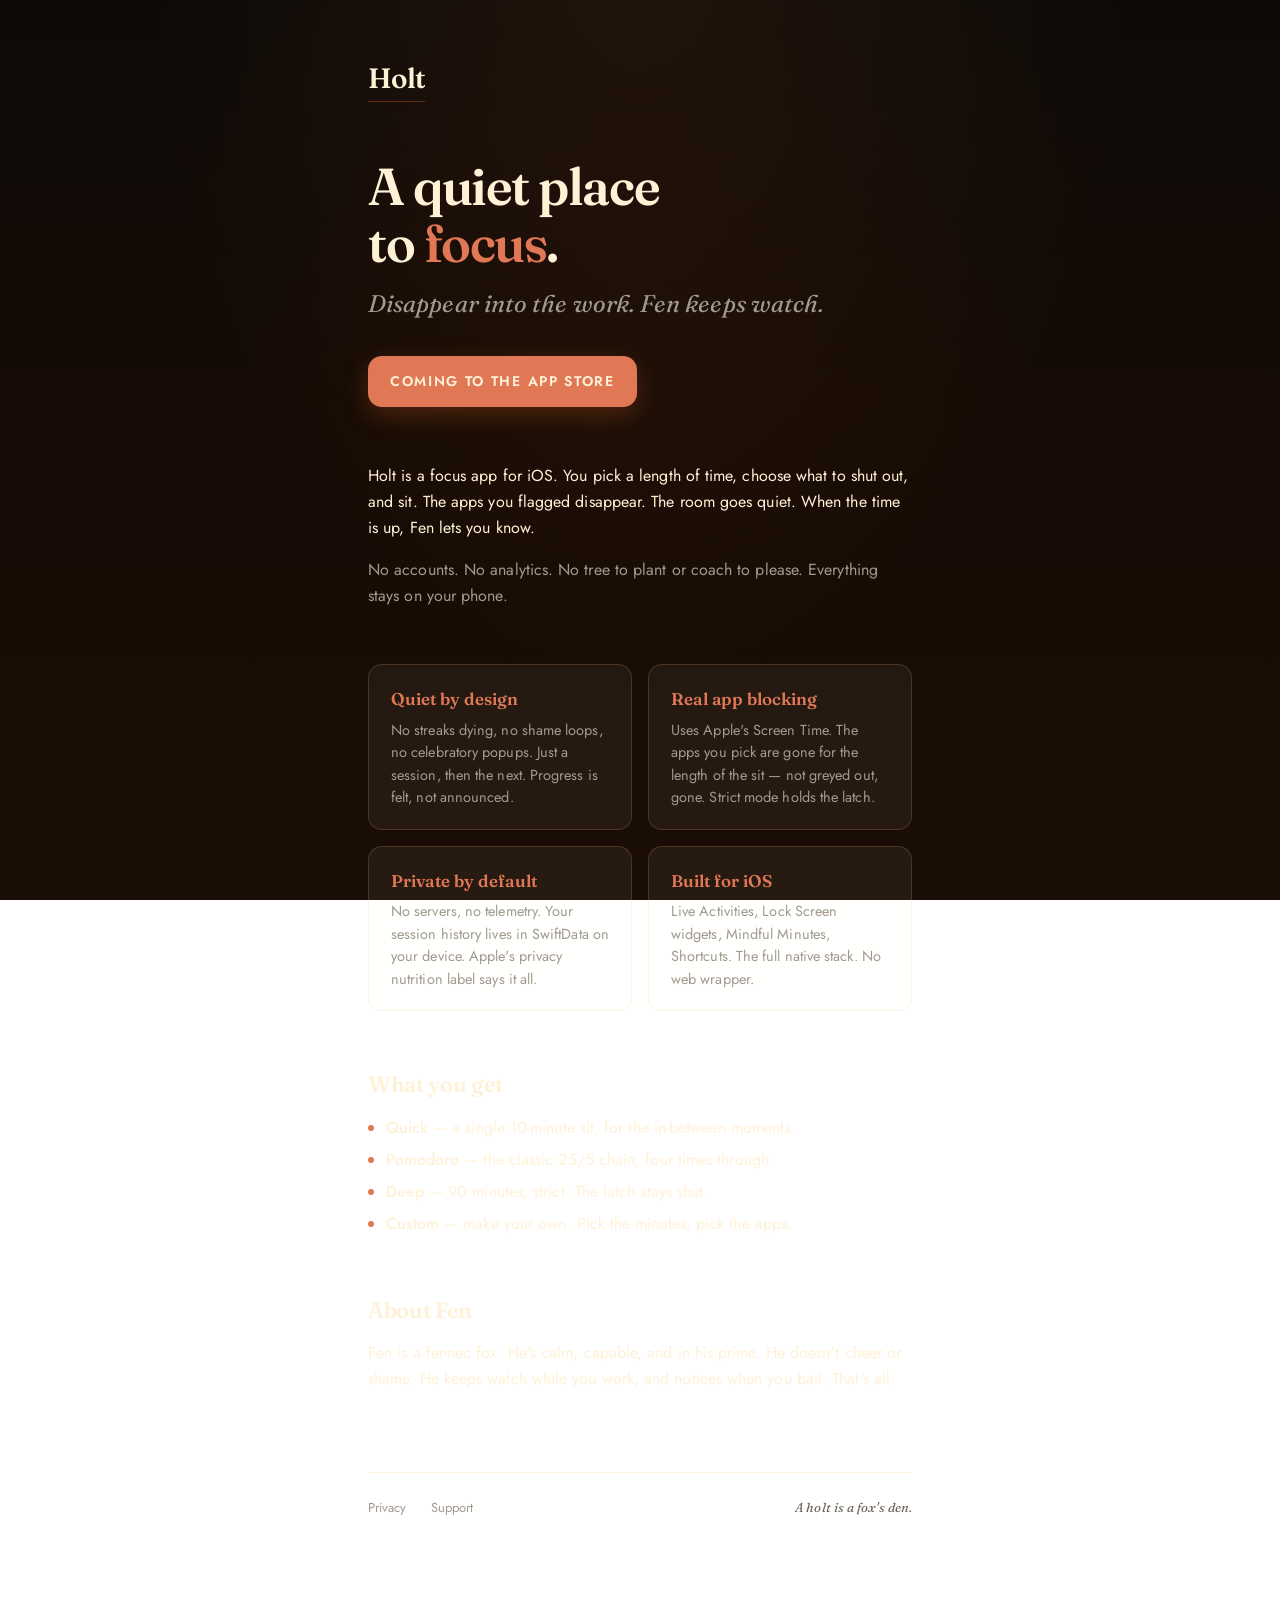
==== index.html @ 5c3a9988 "Initial site: landing, privacy, support Three static pages sharing a single stylesheet — no build st" ====
<!doctype html>
<html lang="en">
<head>
<meta charset="utf-8" />
<meta name="viewport" content="width=device-width, initial-scale=1" />
<meta name="theme-color" content="#0C0A08" />
<title>Holt — a quiet place to focus</title>
<meta name="description" content="Holt is a quiet focus app for iOS. Block apps, sit with the work, and disappear for an hour. No accounts. No analytics. Just the work." />
<link rel="icon" href="data:image/svg+xml,%3Csvg xmlns='http://www.w3.org/2000/svg' viewBox='0 0 100 100'%3E%3Ctext y='.9em' font-size='90' font-family='serif' fill='%23E07856'%3EH%3C/text%3E%3C/svg%3E" />
<link rel="stylesheet" href="assets/style.css" />
</head>
<body>
  <main class="page">
    <a href="index.html" class="wordmark">Holt</a>

    <section class="hero">
      <h1>A quiet place<br>to <span class="ember">focus</span>.</h1>
      <p class="tagline">Disappear into the work. Fen keeps watch.</p>
      <a class="cta" href="#">Coming to the App Store</a>
    </section>

    <p>
      Holt is a focus app for iOS. You pick a length of time, choose what to
      shut out, and sit. The apps you flagged disappear. The room goes quiet.
      When the time is up, Fen lets you know.
    </p>

    <p class="secondary">
      No accounts. No analytics. No tree to plant or coach to please.
      Everything stays on your phone.
    </p>

    <div class="feature-grid">
      <div class="feature">
        <h3>Quiet by design</h3>
        <p>No streaks dying, no shame loops, no celebratory popups. Just a session, then the next. Progress is felt, not announced.</p>
      </div>
      <div class="feature">
        <h3>Real app blocking</h3>
        <p>Uses Apple's Screen Time. The apps you pick are gone for the length of the sit — not greyed out, gone. Strict mode holds the latch.</p>
      </div>
      <div class="feature">
        <h3>Private by default</h3>
        <p>No servers, no telemetry. Your session history lives in SwiftData on your device. Apple's privacy nutrition label says it all.</p>
      </div>
      <div class="feature">
        <h3>Built for iOS</h3>
        <p>Live Activities, Lock Screen widgets, Mindful Minutes, Shortcuts. The full native stack. No web wrapper.</p>
      </div>
    </div>

    <h2>What you get</h2>
    <ul>
      <li><strong>Quick</strong> — a single 10-minute sit, for the in-between moments.</li>
      <li><strong>Pomodoro</strong> — the classic 25/5 chain, four times through.</li>
      <li><strong>Deep</strong> — 90 minutes, strict. The latch stays shut.</li>
      <li><strong>Custom</strong> — make your own. Pick the minutes, pick the apps.</li>
    </ul>

    <h2>About Fen</h2>
    <p>
      Fen is a fennec fox. He's calm, capable, and in his prime. He doesn't
      cheer or shame. He keeps watch while you work, and notices when you bail.
      That's all.
    </p>

    <footer class="foot">
      <a href="privacy.html">Privacy</a>
      <a href="support.html">Support</a>
      <span class="right">A holt is a fox's den.</span>
    </footer>
  </main>
</body>
</html>
---- assets/style.css ----
/* Holt website — matches the iOS app's warm-dark ember palette.
 * Single stylesheet shared by all pages. No build step, no JS frameworks.
 * Fonts pulled from Google Fonts so the wordmark stays Fraunces.
 */

@import url('https://fonts.googleapis.com/css2?family=Fraunces:opsz,wght@9..144,400;9..144,500;9..144,600&family=Jost:wght@300;400;500;600&display=swap');

:root {
  /* Background gradient stops — pulled from the app's ambient glow */
  --bg-top:    #0C0A08;
  --bg-mid:    #160B05;
  --bg-bottom: #1A0D05;

  /* Neutrals */
  --cream:        #FFF1D6;
  --sand:         #A29A8E;
  --muted:        #6B6358;
  --surface:      rgba(255, 244, 224, 0.055);
  --surface-strong: rgba(255, 244, 224, 0.085);

  /* Ember (the scarcity color — used once per section, never as a wash) */
  --ember:       #E07856;
  --ember-light: #F08A65;

  /* Hairlines */
  --border:        rgba(255, 180, 95, 0.18);
  --border-strong: rgba(255, 112, 32, 0.40);

  /* Type scale */
  --max-width: 640px;
  --pad-inline: clamp(24px, 5vw, 48px);
}

* { box-sizing: border-box; }

html, body {
  margin: 0;
  padding: 0;
  min-height: 100%;
}

body {
  background:
    radial-gradient(ellipse at 50% -10%, rgba(232, 107, 36, 0.10), transparent 55%),
    linear-gradient(180deg, var(--bg-top) 0%, var(--bg-mid) 45%, var(--bg-bottom) 100%);
  background-attachment: fixed;
  color: var(--cream);
  font-family: 'Jost', system-ui, -apple-system, BlinkMacSystemFont, sans-serif;
  font-weight: 400;
  font-size: 16px;
  line-height: 1.62;
  letter-spacing: 0.005em;
  -webkit-font-smoothing: antialiased;
  -moz-osx-font-smoothing: grayscale;
}

/* ─── Layout ─────────────────────────────────────────────────── */

.page {
  max-width: var(--max-width);
  margin: 0 auto;
  padding: 56px var(--pad-inline) 96px;
}

.page--narrow { max-width: 560px; }

/* Top wordmark — same Fraunces semibold as the in-app brand mark */
.wordmark {
  display: inline-block;
  font-family: 'Fraunces', serif;
  font-weight: 600;
  font-size: 28px;
  letter-spacing: -0.025em;
  color: var(--cream);
  text-decoration: none;
  margin-bottom: 32px;
}

.wordmark:hover { color: var(--ember-light); }

/* ─── Typography ─────────────────────────────────────────────── */

h1 {
  font-family: 'Fraunces', serif;
  font-weight: 600;
  font-size: clamp(36px, 6vw, 52px);
  line-height: 1.08;
  letter-spacing: -0.028em;
  color: var(--cream);
  margin: 0 0 8px;
}

h1 .ember { color: var(--ember); }

h2 {
  font-family: 'Fraunces', serif;
  font-weight: 600;
  font-size: 22px;
  letter-spacing: -0.015em;
  color: var(--cream);
  margin: 56px 0 12px;
}

h3 {
  font-family: 'Jost', system-ui, sans-serif;
  font-weight: 600;
  font-size: 14px;
  letter-spacing: 0.06em;
  text-transform: uppercase;
  color: var(--sand);
  margin: 36px 0 10px;
}

.lede {
  font-family: 'Fraunces', serif;
  font-weight: 400;
  font-style: italic;
  font-size: 18px;
  line-height: 1.55;
  color: var(--sand);
  margin: 0 0 40px;
  max-width: 38ch;
}

p {
  margin: 0 0 16px;
  color: var(--cream);
}

p.secondary { color: var(--sand); }

a {
  color: var(--ember);
  text-decoration: none;
  border-bottom: 1px solid rgba(232, 107, 36, 0.35);
  transition: border-color 0.15s ease, color 0.15s ease;
}

a:hover {
  color: var(--ember-light);
  border-bottom-color: var(--ember);
}

strong { color: var(--cream); font-weight: 500; }

ul {
  padding-left: 1.1em;
  margin: 0 0 20px;
}

li {
  margin-bottom: 6px;
  color: var(--cream);
}

li::marker { color: var(--ember); }

/* ─── Cards ─────────────────────────────────────────────────── */

.card {
  background: var(--surface);
  border: 1px solid var(--border);
  border-radius: 18px;
  padding: 24px 26px;
  margin: 24px 0;
}

.card h2 { margin-top: 0; }

.callout {
  background: rgba(232, 107, 36, 0.06);
  border: 1px solid var(--border-strong);
  border-radius: 14px;
  padding: 18px 22px;
  margin: 28px 0;
  font-size: 14.5px;
  color: var(--sand);
}

.callout strong { color: var(--cream); }

/* ─── FAQ / details ─────────────────────────────────────────── */

details {
  border-top: 1px solid var(--border);
  padding: 18px 0;
}

details:last-of-type { border-bottom: 1px solid var(--border); }

details summary {
  cursor: pointer;
  font-family: 'Jost', system-ui, sans-serif;
  font-weight: 500;
  font-size: 16px;
  color: var(--cream);
  list-style: none;
  display: flex;
  justify-content: space-between;
  align-items: center;
}

details summary::-webkit-details-marker { display: none; }
details summary::marker { display: none; }

details summary::after {
  content: '+';
  font-family: 'Fraunces', serif;
  font-weight: 400;
  font-size: 22px;
  color: var(--ember);
  margin-left: 16px;
  transition: transform 0.2s ease;
}

details[open] summary::after {
  content: '–';
  transform: rotate(0deg);
}

details > *:not(summary) {
  margin-top: 14px;
  color: var(--sand);
  font-size: 15px;
}

/* ─── Footer ─────────────────────────────────────────────────── */

.foot {
  margin-top: 80px;
  padding-top: 24px;
  border-top: 1px solid var(--border);
  display: flex;
  flex-wrap: wrap;
  gap: 14px 24px;
  font-size: 13px;
  color: var(--muted);
}

.foot a {
  color: var(--sand);
  border-bottom: none;
}

.foot a:hover { color: var(--ember); }

.foot .right {
  margin-left: auto;
  font-style: italic;
  font-family: 'Fraunces', serif;
}

/* ─── Landing-page specific ─────────────────────────────────── */

.hero {
  margin-top: 24px;
  margin-bottom: 56px;
}

.tagline {
  font-family: 'Fraunces', serif;
  font-style: italic;
  font-weight: 400;
  font-size: clamp(20px, 3vw, 24px);
  color: var(--sand);
  margin: 16px 0 36px;
  max-width: 30ch;
  line-height: 1.4;
}

.cta {
  display: inline-flex;
  align-items: center;
  gap: 10px;
  background: var(--ember);
  color: var(--cream);
  font-family: 'Jost', system-ui, sans-serif;
  font-weight: 600;
  font-size: 14px;
  letter-spacing: 0.12em;
  text-transform: uppercase;
  padding: 14px 22px;
  border-radius: 14px;
  border: none;
  text-decoration: none;
  transition: transform 0.12s ease, background 0.15s ease;
  box-shadow: 0 8px 24px rgba(232, 107, 36, 0.25);
}

.cta:hover {
  background: var(--ember-light);
  transform: translateY(-1px);
  border-bottom: none;
}

.cta:active { transform: translateY(0); }

.feature-grid {
  display: grid;
  grid-template-columns: 1fr;
  gap: 16px;
  margin: 56px 0;
}

@media (min-width: 600px) {
  .feature-grid { grid-template-columns: 1fr 1fr; }
}

.feature {
  background: var(--surface);
  border: 1px solid var(--border);
  border-radius: 14px;
  padding: 20px 22px;
}

.feature h3 {
  margin: 0 0 6px;
  color: var(--ember);
  text-transform: none;
  letter-spacing: -0.005em;
  font-family: 'Fraunces', serif;
  font-weight: 600;
  font-size: 17px;
}

.feature p {
  margin: 0;
  font-size: 14.5px;
  color: var(--sand);
  line-height: 1.55;
}

/* ─── Selection / focus polish ──────────────────────────────── */

::selection {
  background: rgba(232, 107, 36, 0.35);
  color: var(--cream);
}

:focus-visible {
  outline: 2px solid var(--ember);
  outline-offset: 2px;
  border-radius: 4px;
}

/* ─── Reduced motion ────────────────────────────────────────── */

@media (prefers-reduced-motion: reduce) {
  *, *::before, *::after {
    transition: none !important;
    animation: none !important;
  }
}
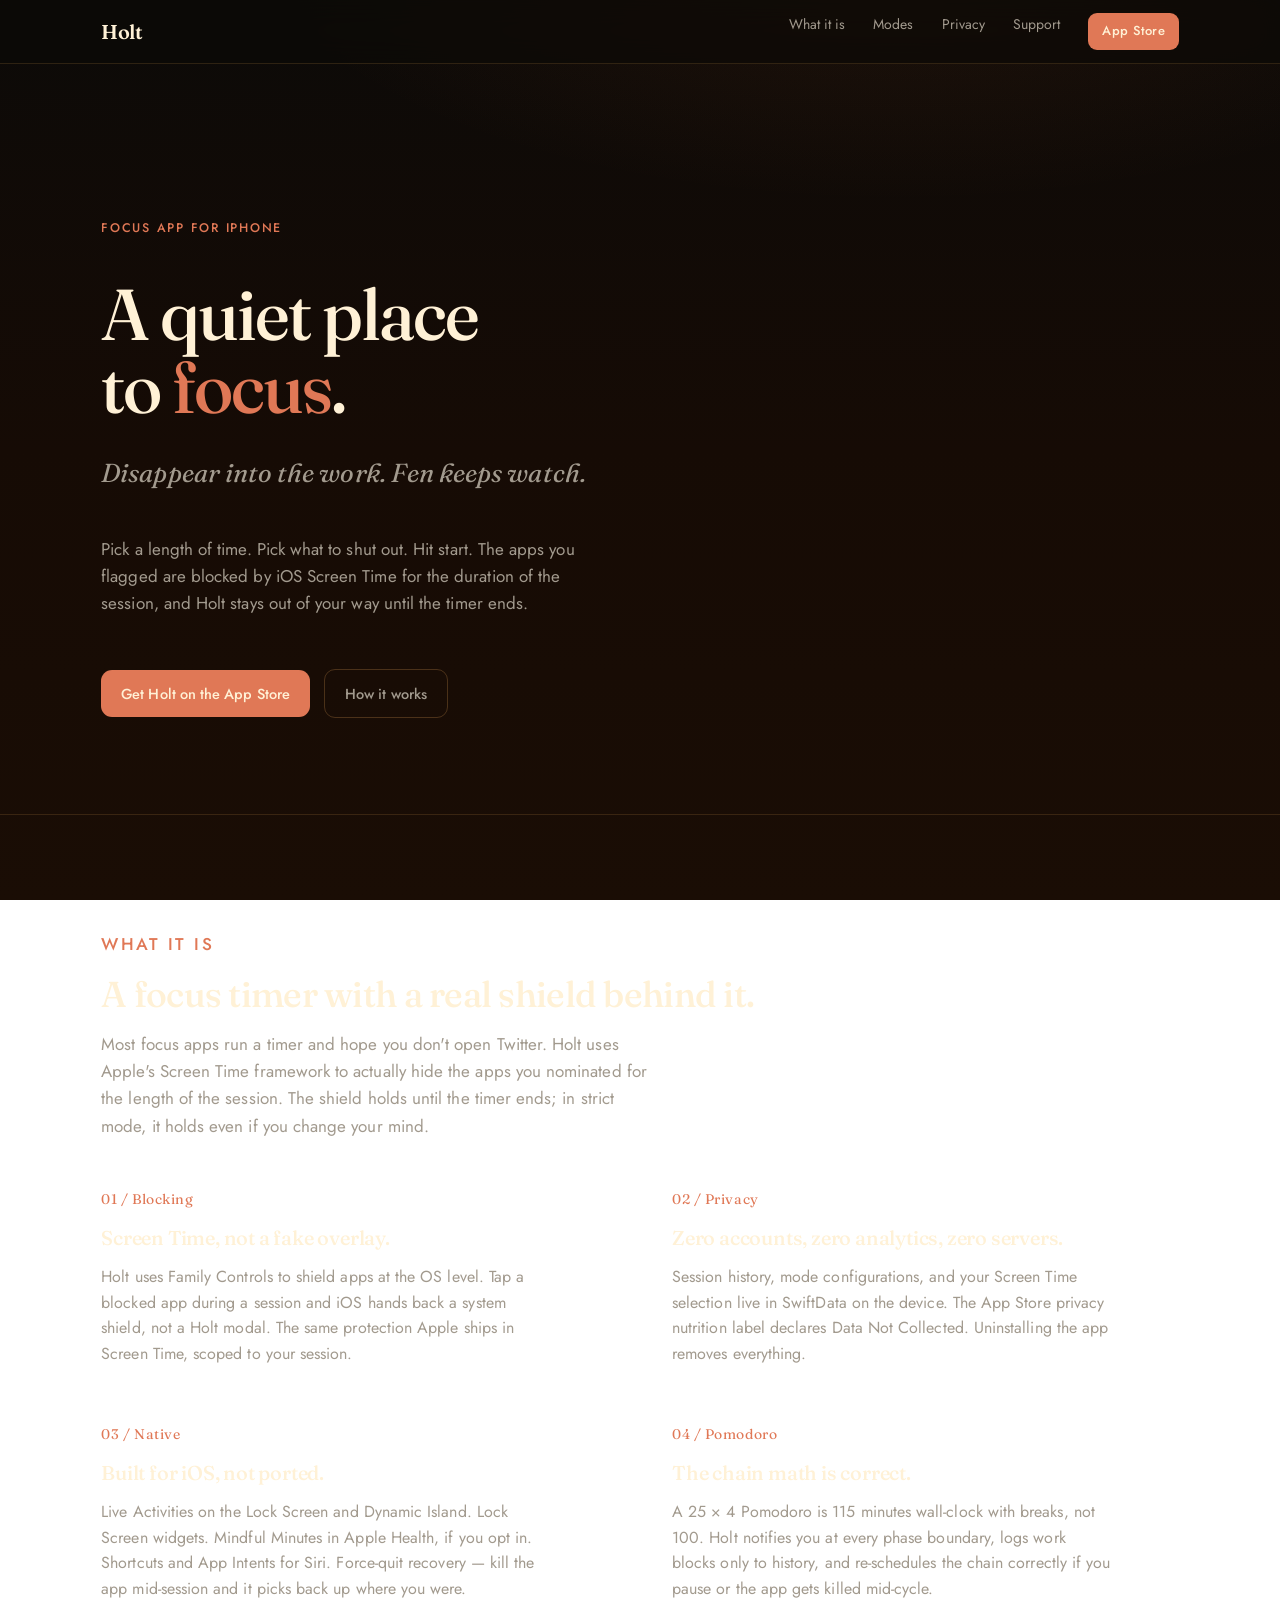
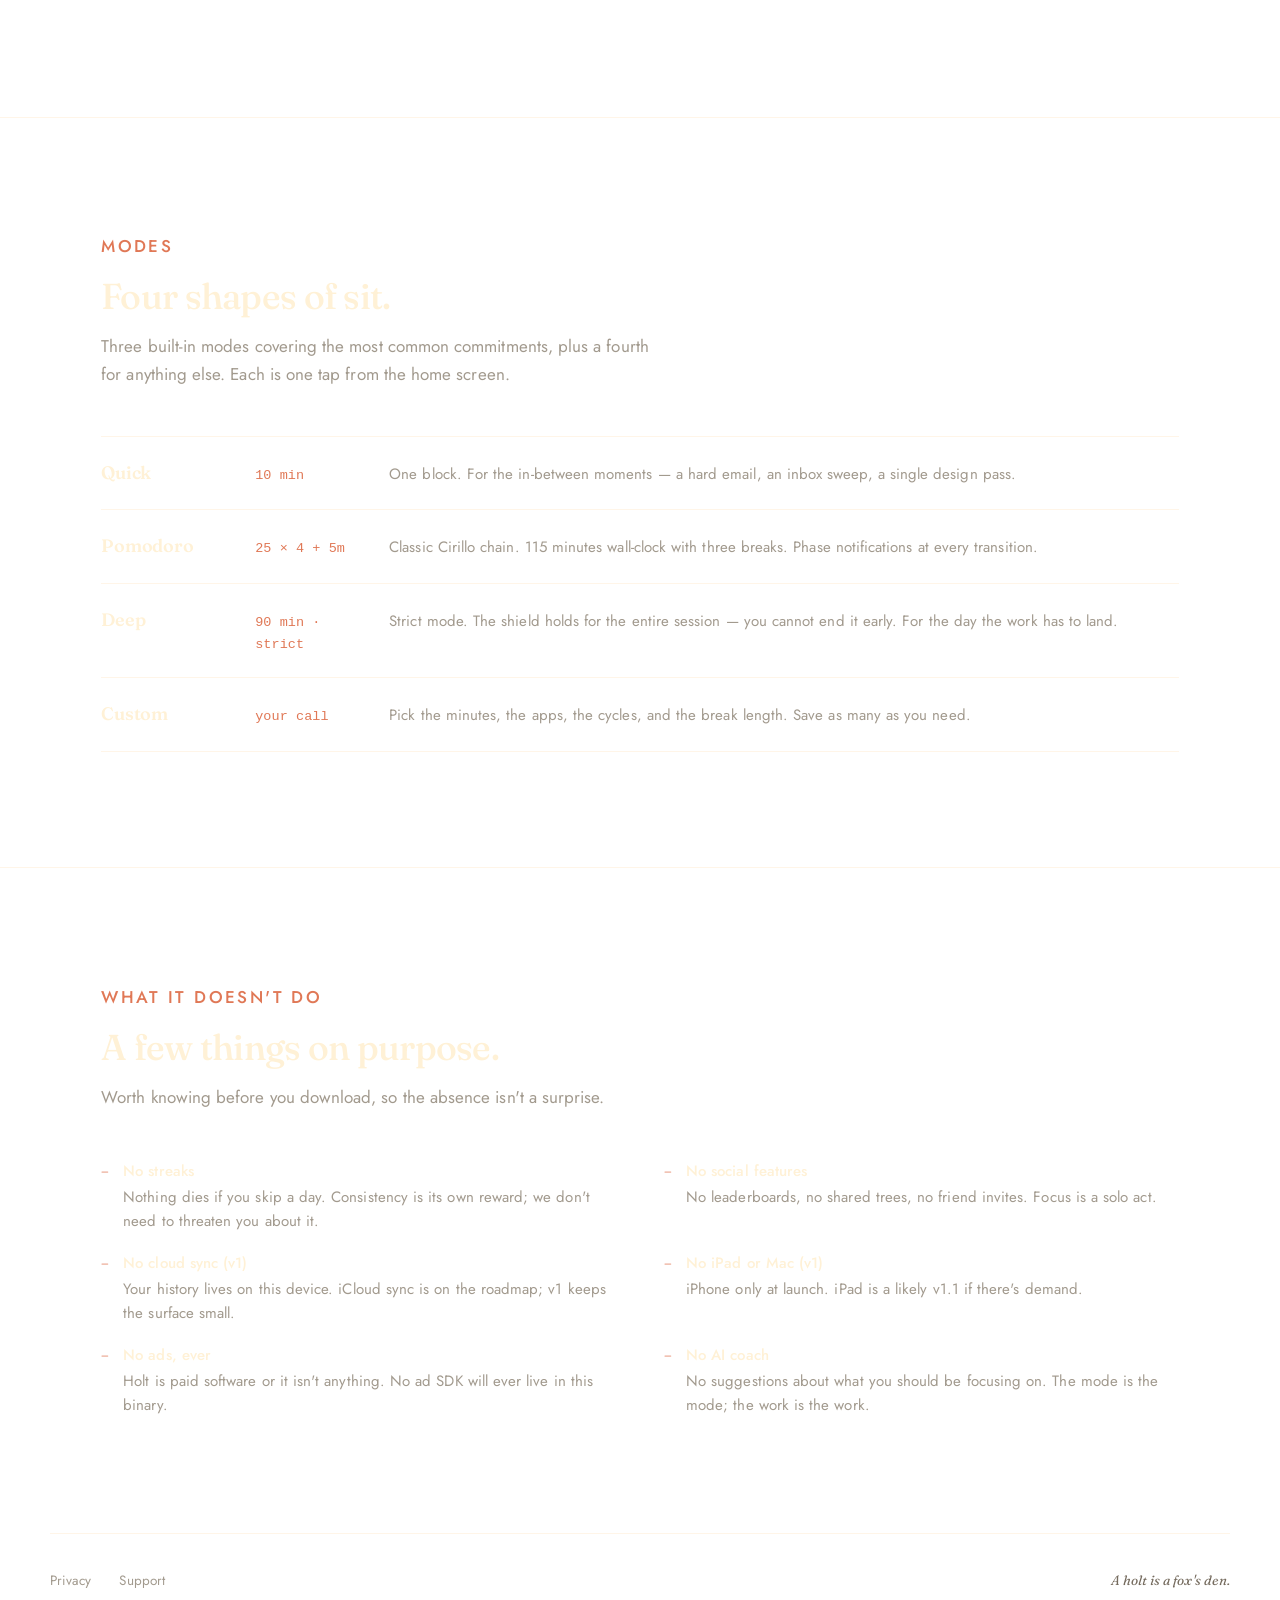
==== commit 1ee4877f: "Production redesign: real layout, real copy Previous version was a single 640px centered column with" ====
--- a/index.html
+++ b/index.html
@@ -5,70 +5,191 @@
 <meta name="viewport" content="width=device-width, initial-scale=1" />
 <meta name="theme-color" content="#0C0A08" />
 <title>Holt — a quiet place to focus</title>
-<meta name="description" content="Holt is a quiet focus app for iOS. Block apps, sit with the work, and disappear for an hour. No accounts. No analytics. Just the work." />
+<meta name="description" content="An iPhone focus app that actually blocks distracting apps with Screen Time. No accounts, no analytics, no servers." />
 <link rel="icon" href="data:image/svg+xml,%3Csvg xmlns='http://www.w3.org/2000/svg' viewBox='0 0 100 100'%3E%3Ctext y='.9em' font-size='90' font-family='serif' fill='%23E07856'%3EH%3C/text%3E%3C/svg%3E" />
 <link rel="stylesheet" href="assets/style.css" />
 </head>
 <body>
-  <main class="page">
-    <a href="index.html" class="wordmark">Holt</a>
 
-    <section class="hero">
-      <h1>A quiet place<br>to <span class="ember">focus</span>.</h1>
-      <p class="tagline">Disappear into the work. Fen keeps watch.</p>
-      <a class="cta" href="#">Coming to the App Store</a>
-    </section>
+<nav class="nav">
+  <div class="container nav__row">
+    <a href="index.html" class="nav__brand">Holt</a>
+    <div class="nav__links">
+      <a href="#what">What it is</a>
+      <a href="#modes">Modes</a>
+      <a href="privacy.html">Privacy</a>
+      <a href="support.html">Support</a>
+      <a class="nav__cta" href="#">App Store</a>
+    </div>
+  </div>
+</nav>
 
-    <p>
-      Holt is a focus app for iOS. You pick a length of time, choose what to
-      shut out, and sit. The apps you flagged disappear. The room goes quiet.
-      When the time is up, Fen lets you know.
+<main>
+
+<!-- Hero ────────────────────────────────────────────────────── -->
+<section class="container">
+  <div class="hero">
+    <p class="eyebrow">Focus app for iPhone</p>
+    <h1>A quiet place<br/>to <span class="ember">focus</span>.</h1>
+    <p class="hero__sub">Disappear into the work. Fen keeps watch.</p>
+    <p class="hero__body">
+      Pick a length of time. Pick what to shut out. Hit start. The apps you flagged
+      are blocked by iOS Screen Time for the duration of the session, and Holt
+      stays out of your way until the timer ends.
     </p>
+    <div class="hero__actions">
+      <a class="btn" href="#">Get Holt on the App Store</a>
+      <a class="btn btn--ghost" href="#what">How it works</a>
+    </div>
+  </div>
+</section>
 
-    <p class="secondary">
-      No accounts. No analytics. No tree to plant or coach to please.
-      Everything stays on your phone.
-    </p>
+<!-- What it is ─────────────────────────────────────────────── -->
+<section class="section" id="what">
+  <div class="container">
+    <div class="section__head">
+      <p class="eyebrow">What it is</p>
+      <h2>A focus timer with a real shield behind it.</h2>
+      <p>
+        Most focus apps run a timer and hope you don't open Twitter. Holt uses
+        Apple's Screen Time framework to actually hide the apps you nominated for
+        the length of the session. The shield holds until the timer ends; in
+        strict mode, it holds even if you change your mind.
+      </p>
+    </div>
 
-    <div class="feature-grid">
+    <div class="features">
       <div class="feature">
-        <h3>Quiet by design</h3>
-        <p>No streaks dying, no shame loops, no celebratory popups. Just a session, then the next. Progress is felt, not announced.</p>
+        <span class="feature__num">01 / Blocking</span>
+        <h3>Screen Time, not a fake overlay.</h3>
+        <p>
+          Holt uses Family Controls to shield apps at the OS level. Tap a blocked
+          app during a session and iOS hands back a system shield, not a Holt
+          modal. The same protection Apple ships in Screen Time, scoped to your
+          session.
+        </p>
       </div>
+
       <div class="feature">
-        <h3>Real app blocking</h3>
-        <p>Uses Apple's Screen Time. The apps you pick are gone for the length of the sit — not greyed out, gone. Strict mode holds the latch.</p>
+        <span class="feature__num">02 / Privacy</span>
+        <h3>Zero accounts, zero analytics, zero servers.</h3>
+        <p>
+          Session history, mode configurations, and your Screen Time selection
+          live in SwiftData on the device. The App Store privacy nutrition label
+          declares Data Not Collected. Uninstalling the app removes everything.
+        </p>
       </div>
+
       <div class="feature">
-        <h3>Private by default</h3>
-        <p>No servers, no telemetry. Your session history lives in SwiftData on your device. Apple's privacy nutrition label says it all.</p>
+        <span class="feature__num">03 / Native</span>
+        <h3>Built for iOS, not ported.</h3>
+        <p>
+          Live Activities on the Lock Screen and Dynamic Island. Lock Screen
+          widgets. Mindful Minutes in Apple Health, if you opt in. Shortcuts and
+          App Intents for Siri. Force-quit recovery — kill the app mid-session
+          and it picks back up where you were.
+        </p>
       </div>
+
       <div class="feature">
-        <h3>Built for iOS</h3>
-        <p>Live Activities, Lock Screen widgets, Mindful Minutes, Shortcuts. The full native stack. No web wrapper.</p>
+        <span class="feature__num">04 / Pomodoro</span>
+        <h3>The chain math is correct.</h3>
+        <p>
+          A 25 × 4 Pomodoro is 115 minutes wall-clock with breaks, not 100.
+          Holt notifies you at every phase boundary, logs work blocks only to
+          history, and re-schedules the chain correctly if you pause or the
+          app gets killed mid-cycle.
+        </p>
       </div>
     </div>
+  </div>
+</section>
 
-    <h2>What you get</h2>
-    <ul>
-      <li><strong>Quick</strong> — a single 10-minute sit, for the in-between moments.</li>
-      <li><strong>Pomodoro</strong> — the classic 25/5 chain, four times through.</li>
-      <li><strong>Deep</strong> — 90 minutes, strict. The latch stays shut.</li>
-      <li><strong>Custom</strong> — make your own. Pick the minutes, pick the apps.</li>
-    </ul>
+<!-- Modes ──────────────────────────────────────────────────── -->
+<section class="section" id="modes">
+  <div class="container">
+    <div class="section__head">
+      <p class="eyebrow">Modes</p>
+      <h2>Four shapes of sit.</h2>
+      <p>
+        Three built-in modes covering the most common commitments, plus a
+        fourth for anything else. Each is one tap from the home screen.
+      </p>
+    </div>
 
-    <h2>About Fen</h2>
-    <p>
-      Fen is a fennec fox. He's calm, capable, and in his prime. He doesn't
-      cheer or shame. He keeps watch while you work, and notices when you bail.
-      That's all.
-    </p>
+    <div class="modes">
+      <div class="mode-row">
+        <div class="mode-row__name">Quick</div>
+        <div class="mode-row__spec">10 min</div>
+        <p class="mode-row__desc">One block. For the in-between moments — a hard email, an inbox sweep, a single design pass.</p>
+      </div>
 
-    <footer class="foot">
-      <a href="privacy.html">Privacy</a>
-      <a href="support.html">Support</a>
-      <span class="right">A holt is a fox's den.</span>
-    </footer>
-  </main>
+      <div class="mode-row">
+        <div class="mode-row__name">Pomodoro</div>
+        <div class="mode-row__spec">25 × 4 + 5m</div>
+        <p class="mode-row__desc">Classic Cirillo chain. 115 minutes wall-clock with three breaks. Phase notifications at every transition.</p>
+      </div>
+
+      <div class="mode-row">
+        <div class="mode-row__name">Deep</div>
+        <div class="mode-row__spec">90 min · strict</div>
+        <p class="mode-row__desc">Strict mode. The shield holds for the entire session — you cannot end it early. For the day the work has to land.</p>
+      </div>
+
+      <div class="mode-row">
+        <div class="mode-row__name">Custom</div>
+        <div class="mode-row__spec">your call</div>
+        <p class="mode-row__desc">Pick the minutes, the apps, the cycles, and the break length. Save as many as you need.</p>
+      </div>
+    </div>
+  </div>
+</section>
+
+<!-- What it doesn't do ─────────────────────────────────────── -->
+<section class="section">
+  <div class="container">
+    <div class="section__head">
+      <p class="eyebrow">What it doesn't do</p>
+      <h2>A few things on purpose.</h2>
+      <p>Worth knowing before you download, so the absence isn't a surprise.</p>
+    </div>
+
+    <div class="nope">
+      <div class="nope__item">
+        <strong>No streaks</strong>
+        Nothing dies if you skip a day. Consistency is its own reward; we don't need to threaten you about it.
+      </div>
+      <div class="nope__item">
+        <strong>No social features</strong>
+        No leaderboards, no shared trees, no friend invites. Focus is a solo act.
+      </div>
+      <div class="nope__item">
+        <strong>No cloud sync (v1)</strong>
+        Your history lives on this device. iCloud sync is on the roadmap; v1 keeps the surface small.
+      </div>
+      <div class="nope__item">
+        <strong>No iPad or Mac (v1)</strong>
+        iPhone only at launch. iPad is a likely v1.1 if there's demand.
+      </div>
+      <div class="nope__item">
+        <strong>No ads, ever</strong>
+        Holt is paid software or it isn't anything. No ad SDK will ever live in this binary.
+      </div>
+      <div class="nope__item">
+        <strong>No AI coach</strong>
+        No suggestions about what you should be focusing on. The mode is the mode; the work is the work.
+      </div>
+    </div>
+  </div>
+</section>
+
+<footer class="container foot">
+  <a href="privacy.html">Privacy</a>
+  <a href="support.html">Support</a>
+  <span class="foot__right">A holt is a fox's den.</span>
+</footer>
+
+</main>
+
 </body>
 </html>
--- a/assets/style.css
+++ b/assets/style.css
@@ -1,353 +1,560 @@
-/* Holt website — matches the iOS app's warm-dark ember palette.
- * Single stylesheet shared by all pages. No build step, no JS frameworks.
- * Fonts pulled from Google Fonts so the wordmark stays Fraunces.
+/* Holt — production styles.
+ * Layout system: 1280px container, 12-col grid, left-aligned content.
+ * No centered prose columns, no full-width text walls.
+ * Two faces (Fraunces + Jost) via Google Fonts, no JS, no build step.
  */
 
 @import url('https://fonts.googleapis.com/css2?family=Fraunces:opsz,wght@9..144,400;9..144,500;9..144,600&family=Jost:wght@300;400;500;600&display=swap');
 
 :root {
-  /* Background gradient stops — pulled from the app's ambient glow */
-  --bg-top:    #0C0A08;
-  --bg-mid:    #160B05;
-  --bg-bottom: #1A0D05;
-
-  /* Neutrals */
-  --cream:        #FFF1D6;
-  --sand:         #A29A8E;
-  --muted:        #6B6358;
-  --surface:      rgba(255, 244, 224, 0.055);
-  --surface-strong: rgba(255, 244, 224, 0.085);
-
-  /* Ember (the scarcity color — used once per section, never as a wash) */
-  --ember:       #E07856;
-  --ember-light: #F08A65;
-
-  /* Hairlines */
-  --border:        rgba(255, 180, 95, 0.18);
-  --border-strong: rgba(255, 112, 32, 0.40);
-
-  /* Type scale */
-  --max-width: 640px;
-  --pad-inline: clamp(24px, 5vw, 48px);
+  /* Palette — mirrors the iOS app */
+  --bg-0: #0C0A08;
+  --bg-1: #160B05;
+  --bg-2: #1A0D05;
+
+  --cream:  #FFF1D6;
+  --sand:   #A29A8E;
+  --muted:  #756B5E;
+  --line:   rgba(255, 180, 95, 0.14);
+  --line-2: rgba(255, 180, 95, 0.22);
+  --surface:   rgba(255, 244, 224, 0.045);
+  --surface-2: rgba(255, 244, 224, 0.08);
+
+  --ember:   #E07856;
+  --ember-2: #F08A65;
+
+  /* Geometry */
+  --container: 1180px;
+  --gutter: clamp(24px, 4vw, 56px);
+  --nav-h: 64px;
 }
 
 * { box-sizing: border-box; }
 
-html, body {
-  margin: 0;
-  padding: 0;
-  min-height: 100%;
-}
+html, body { margin: 0; padding: 0; }
 
 body {
   background:
-    radial-gradient(ellipse at 50% -10%, rgba(232, 107, 36, 0.10), transparent 55%),
-    linear-gradient(180deg, var(--bg-top) 0%, var(--bg-mid) 45%, var(--bg-bottom) 100%);
+    radial-gradient(ellipse 80% 50% at 70% -10%, rgba(232,107,36,.10), transparent 65%),
+    linear-gradient(180deg, var(--bg-0), var(--bg-1) 50%, var(--bg-2));
   background-attachment: fixed;
   color: var(--cream);
   font-family: 'Jost', system-ui, -apple-system, BlinkMacSystemFont, sans-serif;
   font-weight: 400;
   font-size: 16px;
-  line-height: 1.62;
-  letter-spacing: 0.005em;
+  line-height: 1.6;
+  letter-spacing: .004em;
   -webkit-font-smoothing: antialiased;
   -moz-osx-font-smoothing: grayscale;
 }
 
-/* ─── Layout ─────────────────────────────────────────────────── */
-
-.page {
-  max-width: var(--max-width);
+/* ─── Container + nav ───────────────────────────────────────── */
+
+.container {
+  max-width: var(--container);
   margin: 0 auto;
-  padding: 56px var(--pad-inline) 96px;
-}
-
-.page--narrow { max-width: 560px; }
-
-/* Top wordmark — same Fraunces semibold as the in-app brand mark */
-.wordmark {
-  display: inline-block;
+  padding-inline: var(--gutter);
+}
+
+.nav {
+  position: sticky;
+  top: 0;
+  z-index: 20;
+  height: var(--nav-h);
+  background: rgba(12, 10, 8, 0.72);
+  backdrop-filter: saturate(150%) blur(14px);
+  -webkit-backdrop-filter: saturate(150%) blur(14px);
+  border-bottom: 1px solid var(--line);
+}
+
+.nav__row {
+  height: 100%;
+  display: flex;
+  align-items: center;
+  gap: 32px;
+}
+
+.nav__brand {
   font-family: 'Fraunces', serif;
   font-weight: 600;
-  font-size: 28px;
-  letter-spacing: -0.025em;
+  font-size: 20px;
+  letter-spacing: -.02em;
   color: var(--cream);
   text-decoration: none;
-  margin-bottom: 32px;
-}
-
-.wordmark:hover { color: var(--ember-light); }
-
-/* ─── Typography ─────────────────────────────────────────────── */
+}
+
+.nav__links {
+  margin-left: auto;
+  display: flex;
+  gap: 28px;
+  font-size: 14px;
+}
+
+.nav__links a {
+  color: var(--sand);
+  text-decoration: none;
+  transition: color .15s ease;
+}
+
+.nav__links a:hover, .nav__links a[aria-current="page"] { color: var(--cream); }
+
+.nav__cta {
+  color: var(--cream) !important;
+  background: var(--ember);
+  padding: 8px 14px;
+  border-radius: 9px;
+  font-weight: 500;
+  font-size: 13px;
+  letter-spacing: .02em;
+}
+
+.nav__cta:hover { background: var(--ember-2); }
+
+/* ─── Type ──────────────────────────────────────────────────── */
+
+.eyebrow {
+  font-family: 'Jost', sans-serif;
+  font-weight: 500;
+  font-size: 12.5px;
+  letter-spacing: .14em;
+  text-transform: uppercase;
+  color: var(--ember);
+  margin: 0 0 16px;
+}
+
+h1, h2, h3 { color: var(--cream); margin: 0; }
 
 h1 {
   font-family: 'Fraunces', serif;
+  font-weight: 500;
+  font-size: clamp(40px, 6vw, 72px);
+  line-height: 1.02;
+  letter-spacing: -.028em;
+}
+
+h1 .ember { color: var(--ember); }
+
+h2 {
+  font-family: 'Fraunces', serif;
+  font-weight: 500;
+  font-size: clamp(26px, 3vw, 36px);
+  letter-spacing: -.02em;
+  line-height: 1.15;
+}
+
+h3 {
+  font-family: 'Fraunces', serif;
+  font-weight: 500;
+  font-size: 20px;
+  letter-spacing: -.01em;
+}
+
+p, li {
+  color: var(--sand);
+  font-size: 16px;
+  line-height: 1.6;
+}
+
+p strong, li strong { color: var(--cream); font-weight: 500; }
+
+a {
+  color: var(--ember);
+  text-decoration: underline;
+  text-decoration-color: rgba(232, 107, 36, .35);
+  text-underline-offset: 3px;
+  transition: text-decoration-color .15s ease, color .15s ease;
+}
+
+a:hover { color: var(--ember-2); text-decoration-color: var(--ember); }
+
+code, kbd {
+  font-family: ui-monospace, 'SF Mono', Menlo, monospace;
+  font-size: .9em;
+  background: var(--surface);
+  border: 1px solid var(--line);
+  border-radius: 4px;
+  padding: 1px 6px;
+  color: var(--cream);
+}
+
+/* ─── Landing: hero ─────────────────────────────────────────── */
+
+.hero {
+  padding: clamp(80px, 12vw, 160px) 0 clamp(60px, 8vw, 96px);
+  display: grid;
+  grid-template-columns: minmax(0, 1fr);
+  gap: 24px;
+  max-width: 880px;
+}
+
+.hero__sub {
+  font-family: 'Fraunces', serif;
+  font-style: italic;
+  font-weight: 400;
+  font-size: clamp(20px, 2.2vw, 26px);
+  color: var(--sand);
+  line-height: 1.35;
+  margin: 8px 0 8px;
+  max-width: 32ch;
+}
+
+.hero__body {
+  font-size: 17px;
+  max-width: 52ch;
+  margin: 12px 0 0;
+}
+
+.hero__actions {
+  margin-top: 28px;
+  display: flex;
+  gap: 14px;
+  flex-wrap: wrap;
+  align-items: center;
+}
+
+.btn {
+  display: inline-flex;
+  align-items: center;
+  gap: 8px;
+  background: var(--ember);
+  color: var(--cream);
+  font-family: 'Jost', sans-serif;
+  font-weight: 500;
+  font-size: 14.5px;
+  letter-spacing: .005em;
+  padding: 12px 20px;
+  border-radius: 11px;
+  border: none;
+  text-decoration: none;
+  transition: background .15s ease, transform .12s ease;
+}
+
+.btn:hover {
+  background: var(--ember-2);
+  text-decoration: none;
+}
+
+.btn--ghost {
+  background: transparent;
+  color: var(--sand);
+  border: 1px solid var(--line-2);
+}
+
+.btn--ghost:hover {
+  color: var(--cream);
+  border-color: var(--ember);
+  background: transparent;
+}
+
+/* ─── Section primitive ─────────────────────────────────────── */
+
+.section {
+  padding: clamp(56px, 9vw, 120px) 0;
+  border-top: 1px solid var(--line);
+}
+
+.section__head {
+  display: grid;
+  grid-template-columns: minmax(0, 1fr);
+  gap: 16px;
+  margin-bottom: 48px;
+  max-width: 720px;
+}
+
+.section__head p {
+  font-size: 17px;
+  max-width: 56ch;
+  margin: 0;
+}
+
+/* ─── Feature list (numbered, two-column on wide) ──────────── */
+
+.features {
+  display: grid;
+  grid-template-columns: 1fr;
+  gap: 56px 64px;
+}
+
+@media (min-width: 800px) {
+  .features { grid-template-columns: repeat(2, 1fr); }
+}
+
+.feature__num {
+  font-family: 'Fraunces', serif;
+  font-weight: 400;
+  font-size: 14px;
+  color: var(--ember);
+  letter-spacing: .04em;
+  display: block;
+  margin-bottom: 12px;
+}
+
+.feature h3 { margin-bottom: 10px; }
+.feature p { max-width: 44ch; margin: 0; }
+
+/* ─── Modes table ───────────────────────────────────────────── */
+
+.modes {
+  display: grid;
+  grid-template-columns: 1fr;
+}
+
+.mode-row {
+  display: grid;
+  grid-template-columns: 130px 110px 1fr;
+  gap: 24px;
+  padding: 22px 0;
+  border-top: 1px solid var(--line);
+  align-items: baseline;
+}
+
+.mode-row:last-child { border-bottom: 1px solid var(--line); }
+
+.mode-row__name {
+  font-family: 'Fraunces', serif;
   font-weight: 600;
-  font-size: clamp(36px, 6vw, 52px);
-  line-height: 1.08;
-  letter-spacing: -0.028em;
-  color: var(--cream);
-  margin: 0 0 8px;
-}
-
-h1 .ember { color: var(--ember); }
-
-h2 {
-  font-family: 'Fraunces', serif;
-  font-weight: 600;
+  font-size: 18px;
+  color: var(--cream);
+  letter-spacing: -.01em;
+}
+
+.mode-row__spec {
+  font-family: ui-monospace, 'SF Mono', Menlo, monospace;
+  font-size: 13.5px;
+  color: var(--ember);
+}
+
+.mode-row__desc {
+  font-size: 15px;
+  color: var(--sand);
+  margin: 0;
+}
+
+@media (max-width: 640px) {
+  .mode-row {
+    grid-template-columns: 1fr;
+    gap: 6px;
+  }
+  .mode-row__name { font-size: 17px; }
+  .mode-row__spec { font-size: 13px; }
+}
+
+/* ─── Negative space (what it doesn't do) ──────────────────── */
+
+.nope {
+  display: grid;
+  grid-template-columns: 1fr;
+  gap: 18px 48px;
+}
+
+@media (min-width: 700px) {
+  .nope { grid-template-columns: 1fr 1fr; }
+}
+
+.nope__item {
+  padding-left: 22px;
+  position: relative;
+  color: var(--sand);
+  font-size: 15px;
+}
+
+.nope__item::before {
+  content: '–';
+  position: absolute;
+  left: 0;
+  top: 0;
+  color: var(--ember);
+  font-family: 'Fraunces', serif;
+  font-weight: 400;
+}
+
+.nope__item strong { color: var(--cream); display: block; font-weight: 500; margin-bottom: 2px; font-size: 15px; }
+
+/* ─── Legal / Support layout ────────────────────────────────── */
+
+.doc {
+  display: grid;
+  grid-template-columns: minmax(0, 1fr);
+  gap: 56px;
+  padding: clamp(48px, 7vw, 96px) 0 clamp(80px, 10vw, 120px);
+}
+
+@media (min-width: 980px) {
+  .doc {
+    grid-template-columns: 220px minmax(0, 1fr);
+    gap: 80px;
+  }
+}
+
+.doc__toc {
+  position: sticky;
+  top: calc(var(--nav-h) + 24px);
+  align-self: start;
+  font-size: 13.5px;
+  display: none;
+}
+
+@media (min-width: 980px) { .doc__toc { display: block; } }
+
+.doc__toc h4 {
+  margin: 0 0 14px;
+  font-family: 'Jost', sans-serif;
+  font-weight: 500;
+  font-size: 11.5px;
+  letter-spacing: .12em;
+  text-transform: uppercase;
+  color: var(--ember);
+}
+
+.doc__toc ol {
+  list-style: none;
+  padding: 0;
+  margin: 0;
+  display: grid;
+  gap: 10px;
+}
+
+.doc__toc a {
+  color: var(--sand);
+  text-decoration: none;
+  font-size: 13.5px;
+  line-height: 1.45;
+}
+
+.doc__toc a:hover { color: var(--cream); }
+
+.doc__body { max-width: 720px; }
+
+.doc__body h1 {
+  font-size: clamp(36px, 5vw, 56px);
+  margin-bottom: 8px;
+}
+
+.doc__meta {
+  color: var(--muted);
+  font-size: 13px;
+  margin-bottom: 48px;
+}
+
+.doc__body h2 {
   font-size: 22px;
-  letter-spacing: -0.015em;
-  color: var(--cream);
-  margin: 56px 0 12px;
-}
-
-h3 {
-  font-family: 'Jost', system-ui, sans-serif;
-  font-weight: 600;
-  font-size: 14px;
-  letter-spacing: 0.06em;
-  text-transform: uppercase;
-  color: var(--sand);
-  margin: 36px 0 10px;
-}
-
-.lede {
-  font-family: 'Fraunces', serif;
-  font-weight: 400;
-  font-style: italic;
-  font-size: 18px;
-  line-height: 1.55;
-  color: var(--sand);
-  margin: 0 0 40px;
-  max-width: 38ch;
-}
-
-p {
-  margin: 0 0 16px;
-  color: var(--cream);
-}
-
-p.secondary { color: var(--sand); }
-
-a {
-  color: var(--ember);
-  text-decoration: none;
-  border-bottom: 1px solid rgba(232, 107, 36, 0.35);
-  transition: border-color 0.15s ease, color 0.15s ease;
-}
-
-a:hover {
-  color: var(--ember-light);
-  border-bottom-color: var(--ember);
-}
-
-strong { color: var(--cream); font-weight: 500; }
-
-ul {
-  padding-left: 1.1em;
-  margin: 0 0 20px;
-}
-
-li {
-  margin-bottom: 6px;
-  color: var(--cream);
-}
-
-li::marker { color: var(--ember); }
-
-/* ─── Cards ─────────────────────────────────────────────────── */
-
-.card {
-  background: var(--surface);
-  border: 1px solid var(--border);
-  border-radius: 18px;
-  padding: 24px 26px;
-  margin: 24px 0;
-}
-
-.card h2 { margin-top: 0; }
-
-.callout {
-  background: rgba(232, 107, 36, 0.06);
-  border: 1px solid var(--border-strong);
-  border-radius: 14px;
-  padding: 18px 22px;
-  margin: 28px 0;
-  font-size: 14.5px;
-  color: var(--sand);
-}
-
-.callout strong { color: var(--cream); }
-
-/* ─── FAQ / details ─────────────────────────────────────────── */
-
-details {
-  border-top: 1px solid var(--border);
+  margin: 56px 0 14px;
+  scroll-margin-top: calc(var(--nav-h) + 24px);
+}
+
+.doc__body p, .doc__body li {
+  font-size: 16px;
+  line-height: 1.62;
+}
+
+.doc__body ul { padding-left: 1.1em; }
+.doc__body li { margin-bottom: 8px; }
+.doc__body li::marker { color: var(--ember); }
+
+.doc__body p + p { margin-top: 16px; }
+
+/* ─── Support FAQ ───────────────────────────────────────────── */
+
+.faq-group { margin-bottom: 56px; }
+
+.faq-group h2 { margin-bottom: 12px; }
+
+.faq-group__hint { color: var(--muted); font-size: 14px; margin: 0 0 24px; }
+
+details.q {
+  border-top: 1px solid var(--line);
   padding: 18px 0;
 }
 
-details:last-of-type { border-bottom: 1px solid var(--border); }
-
-details summary {
+.faq-group details.q:last-of-type { border-bottom: 1px solid var(--line); }
+
+details.q > summary {
   cursor: pointer;
-  font-family: 'Jost', system-ui, sans-serif;
-  font-weight: 500;
-  font-size: 16px;
-  color: var(--cream);
   list-style: none;
   display: flex;
   justify-content: space-between;
-  align-items: center;
-}
-
-details summary::-webkit-details-marker { display: none; }
-details summary::marker { display: none; }
-
-details summary::after {
+  align-items: flex-start;
+  gap: 24px;
+  font-family: 'Jost', sans-serif;
+  font-weight: 500;
+  font-size: 16px;
+  color: var(--cream);
+}
+
+details.q > summary::-webkit-details-marker { display: none; }
+details.q > summary::after {
   content: '+';
   font-family: 'Fraunces', serif;
   font-weight: 400;
-  font-size: 22px;
-  color: var(--ember);
-  margin-left: 16px;
-  transition: transform 0.2s ease;
-}
-
-details[open] summary::after {
-  content: '–';
-  transform: rotate(0deg);
-}
-
-details > *:not(summary) {
+  font-size: 20px;
+  color: var(--ember);
+  line-height: 1;
+  flex-shrink: 0;
+}
+
+details.q[open] > summary::after { content: '–'; }
+
+details.q > *:not(summary) {
   margin-top: 14px;
   color: var(--sand);
   font-size: 15px;
-}
-
-/* ─── Footer ─────────────────────────────────────────────────── */
+  line-height: 1.6;
+}
+
+details.q ol, details.q ul { padding-left: 1.2em; margin: 8px 0 0; }
+details.q li { margin-bottom: 4px; font-size: 15px; }
+
+/* ─── Callout ───────────────────────────────────────────────── */
+
+.callout {
+  background: var(--surface);
+  border: 1px solid var(--line-2);
+  border-radius: 12px;
+  padding: 20px 22px;
+  margin: 24px 0 0;
+  font-size: 14.5px;
+  color: var(--sand);
+}
+
+.callout strong { color: var(--cream); display: block; margin-bottom: 4px; }
+
+/* ─── Footer ───────────────────────────────────────────────── */
 
 .foot {
-  margin-top: 80px;
-  padding-top: 24px;
-  border-top: 1px solid var(--border);
+  border-top: 1px solid var(--line);
+  padding: 36px 0 56px;
   display: flex;
+  gap: 28px;
   flex-wrap: wrap;
-  gap: 14px 24px;
-  font-size: 13px;
+  font-size: 13.5px;
   color: var(--muted);
 }
 
 .foot a {
   color: var(--sand);
-  border-bottom: none;
-}
-
+  text-decoration: none;
+}
 .foot a:hover { color: var(--ember); }
 
-.foot .right {
+.foot__right {
   margin-left: auto;
+  font-family: 'Fraunces', serif;
   font-style: italic;
-  font-family: 'Fraunces', serif;
-}
-
-/* ─── Landing-page specific ─────────────────────────────────── */
-
-.hero {
-  margin-top: 24px;
-  margin-bottom: 56px;
-}
-
-.tagline {
-  font-family: 'Fraunces', serif;
-  font-style: italic;
-  font-weight: 400;
-  font-size: clamp(20px, 3vw, 24px);
-  color: var(--sand);
-  margin: 16px 0 36px;
-  max-width: 30ch;
-  line-height: 1.4;
-}
-
-.cta {
-  display: inline-flex;
-  align-items: center;
-  gap: 10px;
-  background: var(--ember);
-  color: var(--cream);
-  font-family: 'Jost', system-ui, sans-serif;
-  font-weight: 600;
-  font-size: 14px;
-  letter-spacing: 0.12em;
-  text-transform: uppercase;
-  padding: 14px 22px;
-  border-radius: 14px;
-  border: none;
-  text-decoration: none;
-  transition: transform 0.12s ease, background 0.15s ease;
-  box-shadow: 0 8px 24px rgba(232, 107, 36, 0.25);
-}
-
-.cta:hover {
-  background: var(--ember-light);
-  transform: translateY(-1px);
-  border-bottom: none;
-}
-
-.cta:active { transform: translateY(0); }
-
-.feature-grid {
-  display: grid;
-  grid-template-columns: 1fr;
-  gap: 16px;
-  margin: 56px 0;
-}
-
-@media (min-width: 600px) {
-  .feature-grid { grid-template-columns: 1fr 1fr; }
-}
-
-.feature {
-  background: var(--surface);
-  border: 1px solid var(--border);
-  border-radius: 14px;
-  padding: 20px 22px;
-}
-
-.feature h3 {
-  margin: 0 0 6px;
-  color: var(--ember);
-  text-transform: none;
-  letter-spacing: -0.005em;
-  font-family: 'Fraunces', serif;
-  font-weight: 600;
-  font-size: 17px;
-}
-
-.feature p {
-  margin: 0;
-  font-size: 14.5px;
-  color: var(--sand);
-  line-height: 1.55;
-}
-
-/* ─── Selection / focus polish ──────────────────────────────── */
+}
+
+/* ─── Selection / focus ─────────────────────────────────────── */
 
 ::selection {
-  background: rgba(232, 107, 36, 0.35);
+  background: rgba(232, 107, 36, .35);
   color: var(--cream);
 }
 
 :focus-visible {
   outline: 2px solid var(--ember);
-  outline-offset: 2px;
+  outline-offset: 3px;
   border-radius: 4px;
 }
 
-/* ─── Reduced motion ────────────────────────────────────────── */
-
 @media (prefers-reduced-motion: reduce) {
-  *, *::before, *::after {
-    transition: none !important;
-    animation: none !important;
-  }
-}
+  *, *::before, *::after { transition: none !important; animation: none !important; }
+}
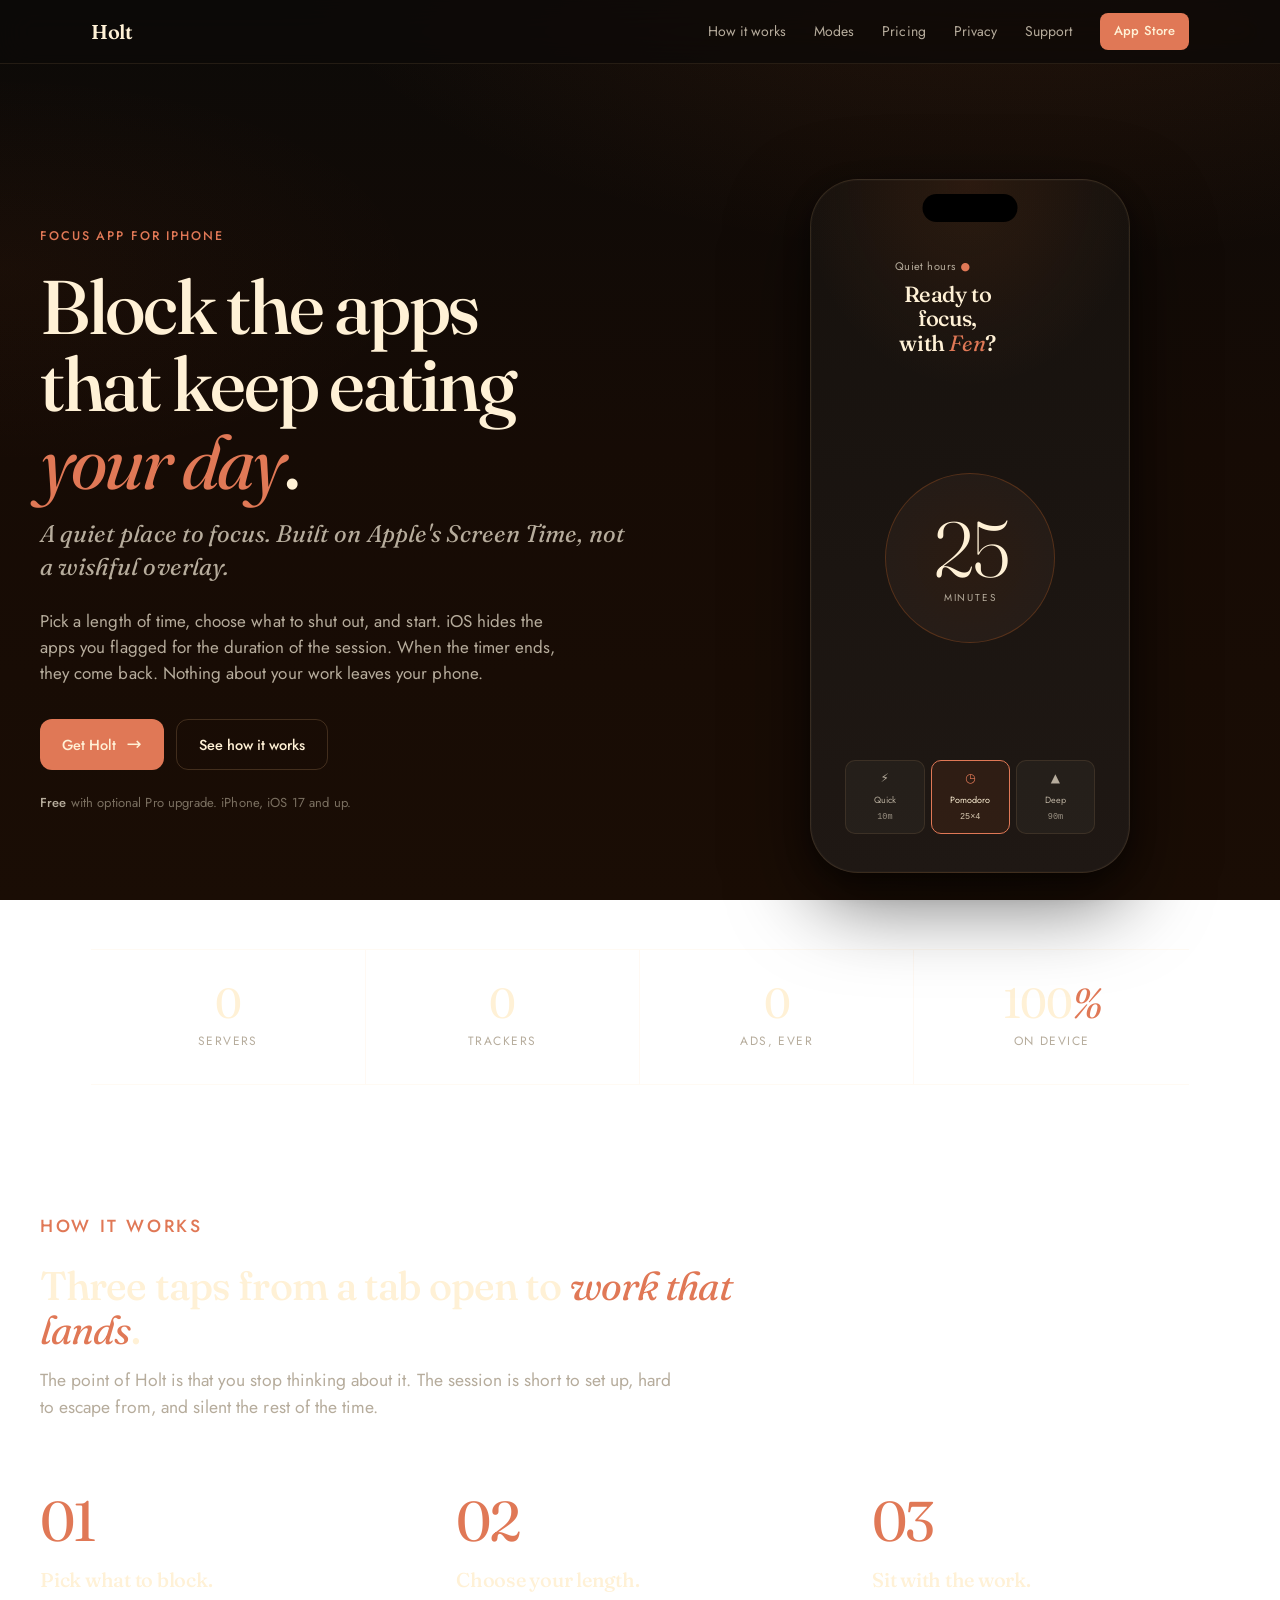
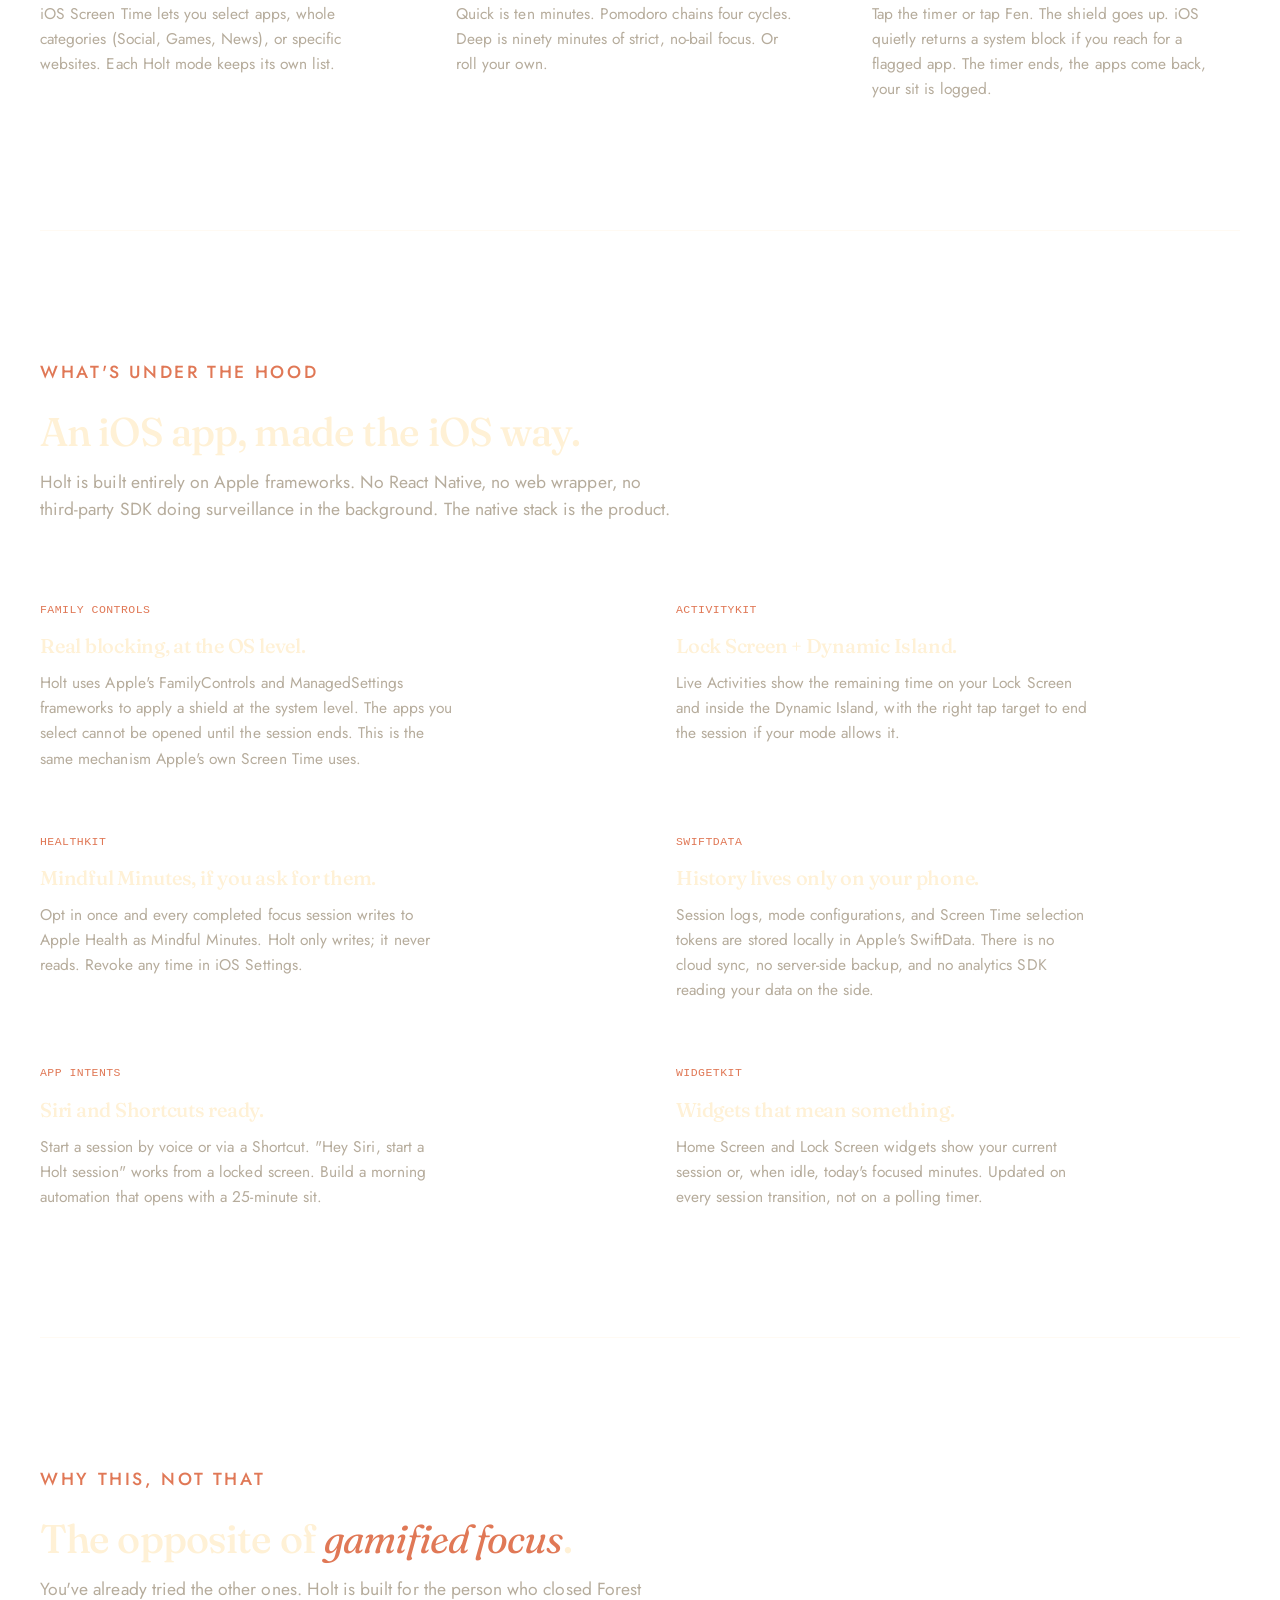
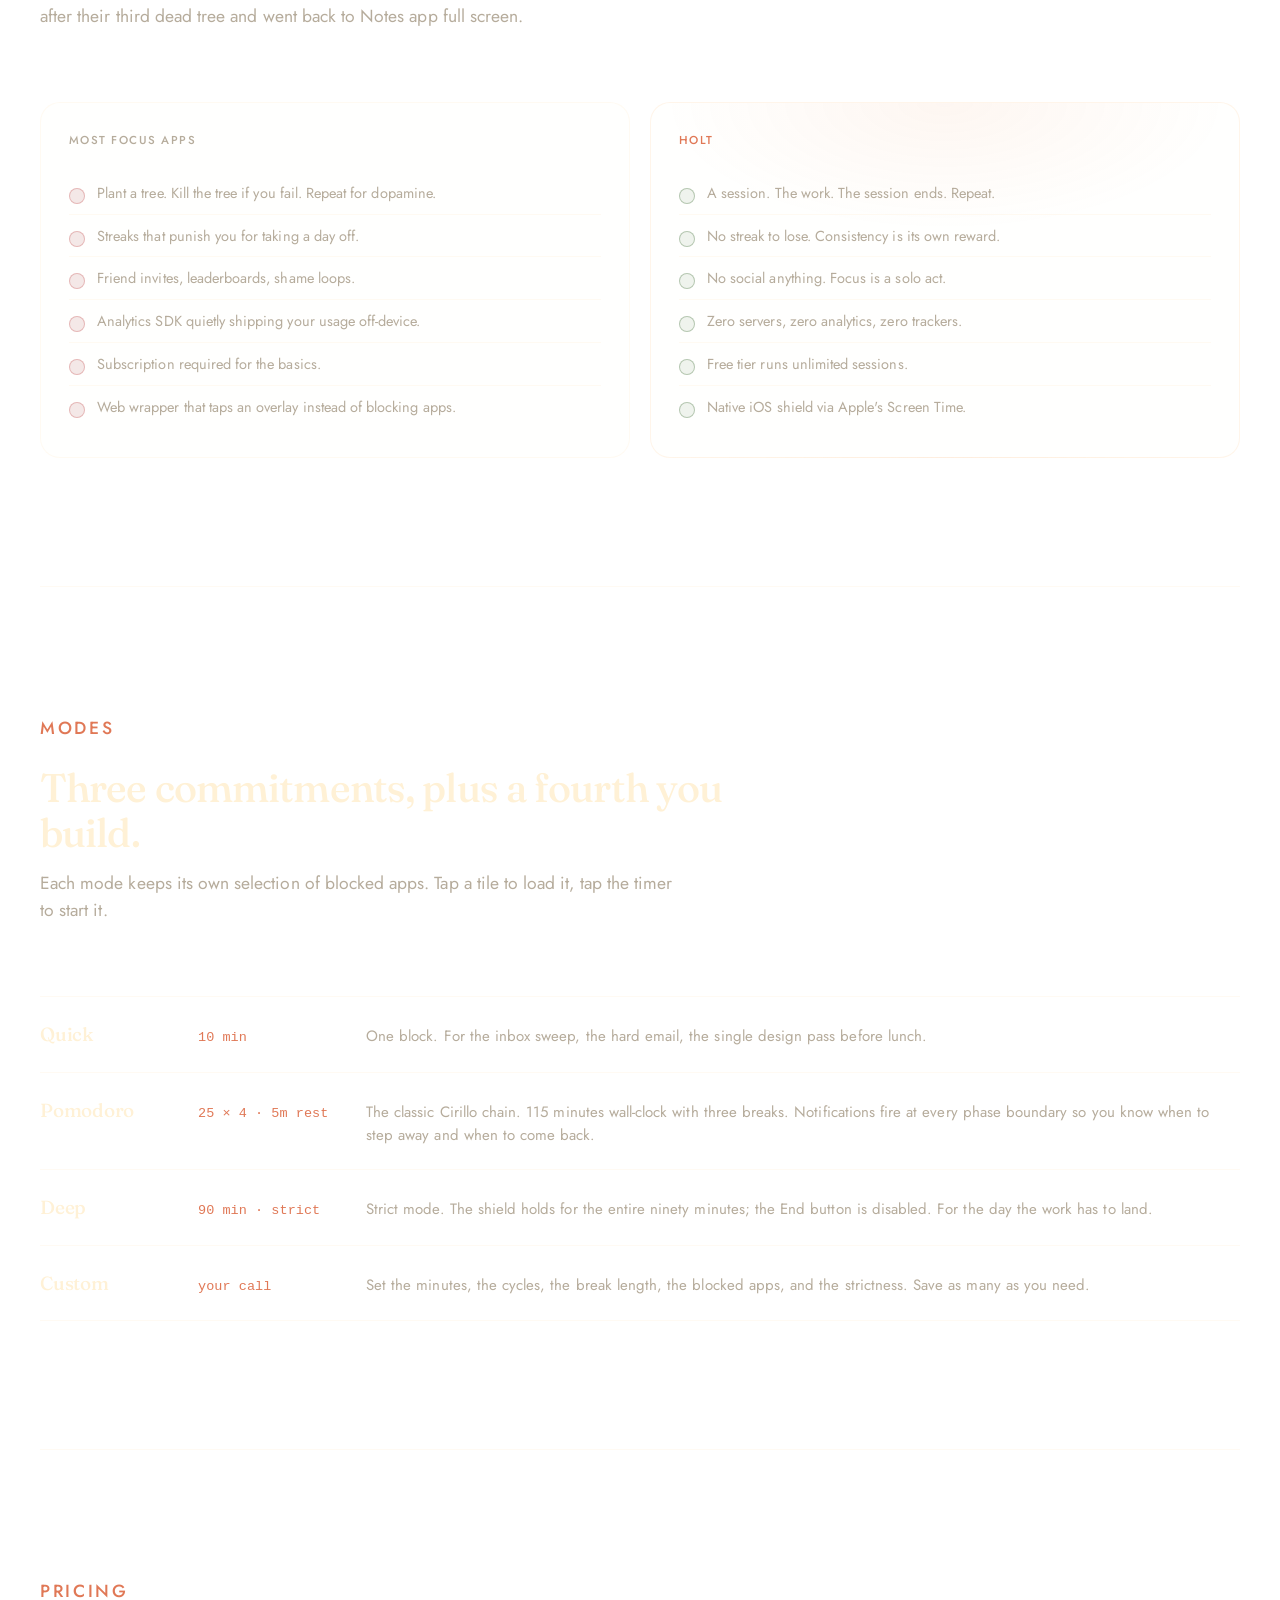
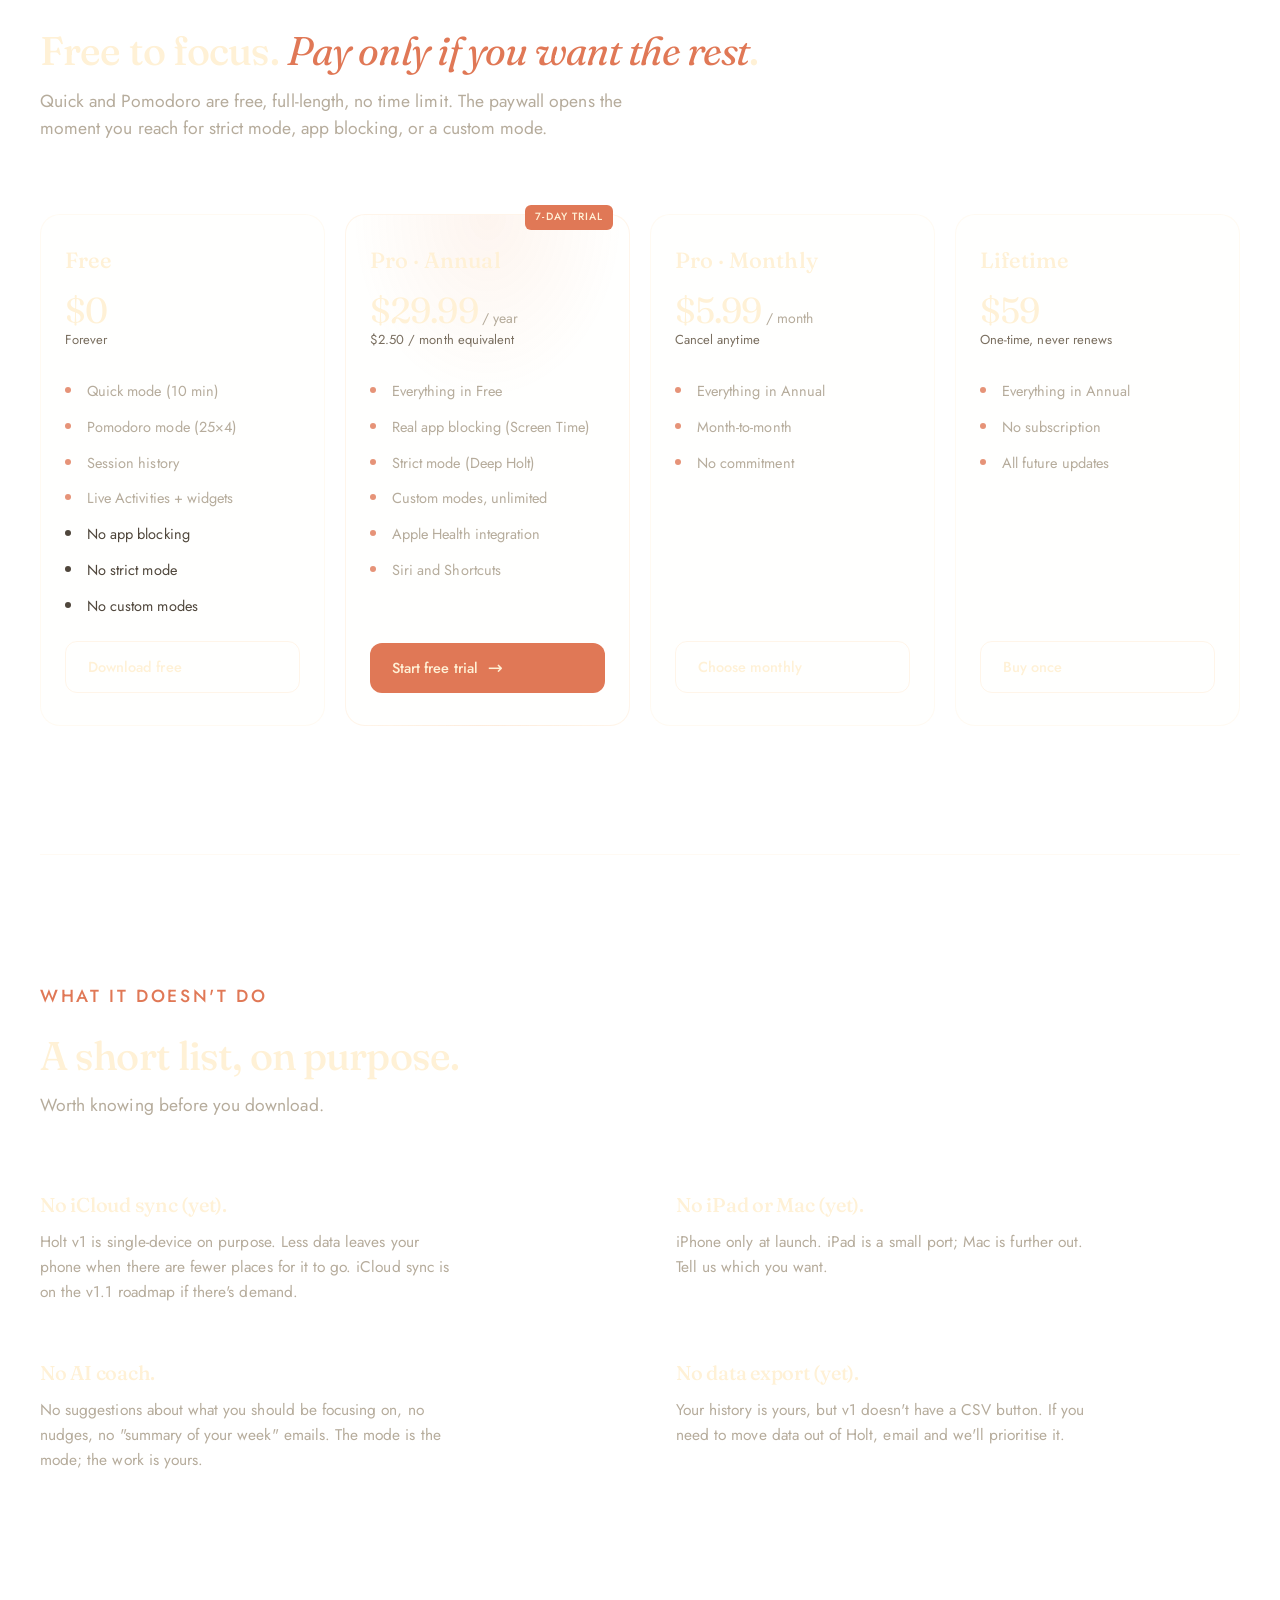
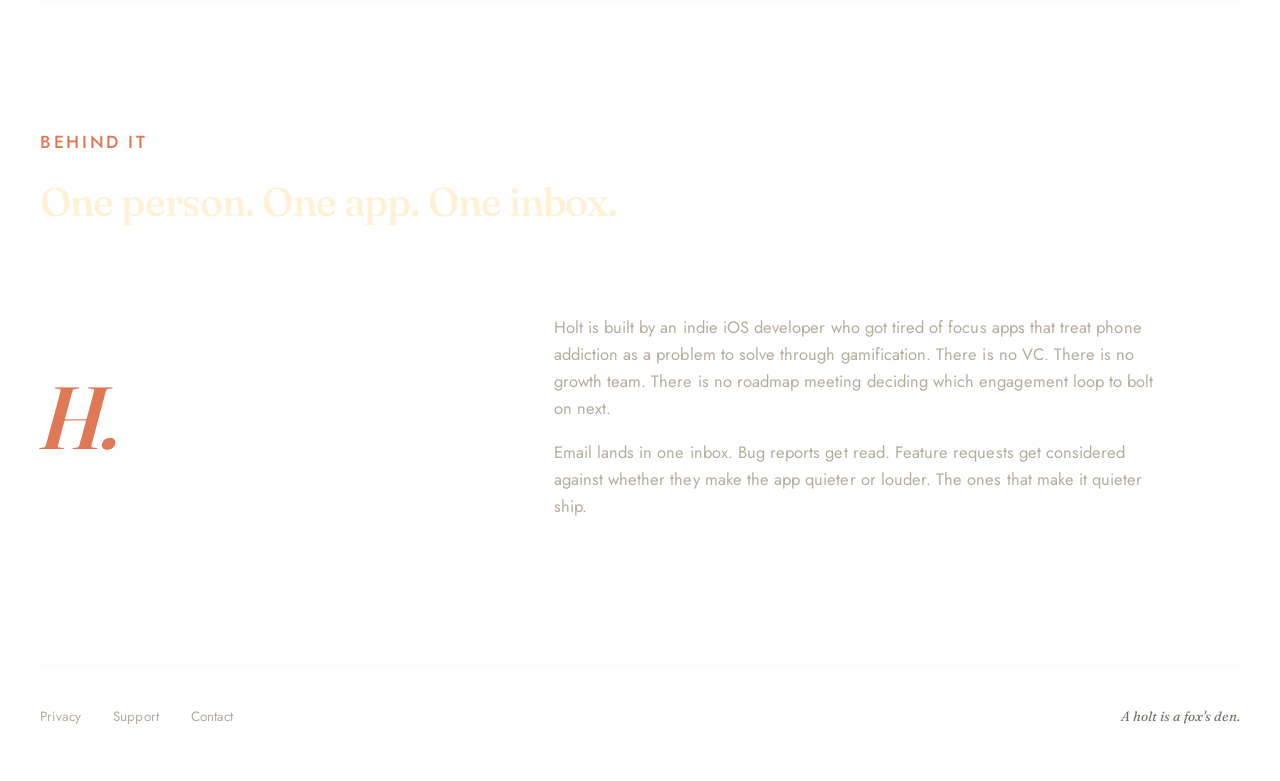
==== commit d48f6325: "Rebuild: production layout, real copy, full pricing surface Previous version was a single column of " ====
--- a/index.html
+++ b/index.html
@@ -4,9 +4,12 @@
 <meta charset="utf-8" />
 <meta name="viewport" content="width=device-width, initial-scale=1" />
 <meta name="theme-color" content="#0C0A08" />
-<title>Holt — a quiet place to focus</title>
-<meta name="description" content="An iPhone focus app that actually blocks distracting apps with Screen Time. No accounts, no analytics, no servers." />
-<link rel="icon" href="data:image/svg+xml,%3Csvg xmlns='http://www.w3.org/2000/svg' viewBox='0 0 100 100'%3E%3Ctext y='.9em' font-size='90' font-family='serif' fill='%23E07856'%3EH%3C/text%3E%3C/svg%3E" />
+<title>Holt — a focus app that actually blocks your phone</title>
+<meta name="description" content="Holt is a focus timer for iPhone with real Screen Time app blocking. No accounts. No analytics. No servers. Built for the work that actually matters." />
+<meta property="og:title" content="Holt — a focus app that actually blocks your phone" />
+<meta property="og:description" content="Real app blocking via Apple Screen Time. Built for iPhone. No accounts, no analytics, no servers." />
+<meta property="og:type" content="website" />
+<link rel="icon" href="data:image/svg+xml,%3Csvg xmlns='http://www.w3.org/2000/svg' viewBox='0 0 100 100'%3E%3Crect width='100' height='100' rx='22' fill='%23E07856'/%3E%3Ctext x='50' y='72' font-size='62' font-family='serif' font-weight='600' text-anchor='middle' fill='%23FFF1D6'%3EH%3C/text%3E%3C/svg%3E" />
 <link rel="stylesheet" href="assets/style.css" />
 </head>
 <body>
@@ -15,8 +18,9 @@
   <div class="container nav__row">
     <a href="index.html" class="nav__brand">Holt</a>
     <div class="nav__links">
-      <a href="#what">What it is</a>
+      <a href="#how">How it works</a>
       <a href="#modes">Modes</a>
+      <a href="#pricing">Pricing</a>
       <a href="privacy.html">Privacy</a>
       <a href="support.html">Support</a>
       <a class="nav__cta" href="#">App Store</a>
@@ -26,159 +30,331 @@
 
 <main>
 
-<!-- Hero ────────────────────────────────────────────────────── -->
-<section class="container">
-  <div class="hero">
+<!-- HERO ─────────────────────────────────────────────────────── -->
+<section class="container hero">
+  <div class="hero__text">
     <p class="eyebrow">Focus app for iPhone</p>
-    <h1>A quiet place<br/>to <span class="ember">focus</span>.</h1>
-    <p class="hero__sub">Disappear into the work. Fen keeps watch.</p>
+    <h1>Block the apps<br>that keep eating <span class="ember">your day</span>.</h1>
+    <p class="hero__sub">A quiet place to focus. Built on Apple's Screen Time, not a wishful overlay.</p>
     <p class="hero__body">
-      Pick a length of time. Pick what to shut out. Hit start. The apps you flagged
-      are blocked by iOS Screen Time for the duration of the session, and Holt
-      stays out of your way until the timer ends.
+      Pick a length of time, choose what to shut out, and start. iOS hides the apps you flagged for the duration of the session. When the timer ends, they come back. Nothing about your work leaves your phone.
     </p>
     <div class="hero__actions">
-      <a class="btn" href="#">Get Holt on the App Store</a>
-      <a class="btn btn--ghost" href="#what">How it works</a>
-    </div>
-  </div>
-</section>
-
-<!-- What it is ─────────────────────────────────────────────── -->
-<section class="section" id="what">
-  <div class="container">
-    <div class="section__head">
-      <p class="eyebrow">What it is</p>
-      <h2>A focus timer with a real shield behind it.</h2>
+      <a class="btn" href="#">Get Holt <span class="btn__arrow">→</span></a>
+      <a class="btn btn--ghost" href="#how">See how it works</a>
+    </div>
+    <p class="hero__meta">
+      <strong>Free</strong> with optional Pro upgrade. iPhone, iOS 17 and up.
+    </p>
+  </div>
+
+  <!-- CSS-only device mockup. No image asset, no JS, no Figma export. -->
+  <div class="device" aria-hidden="true">
+    <div class="device__inner">
+      <div>
+        <div class="device__greeting">Quiet hours <span class="moon">●</span></div>
+        <div class="device__h">Ready to focus,<br>with <span class="ember">Fen</span>?</div>
+      </div>
+
+      <div class="device__disc">
+        <div class="device__big">25</div>
+        <div class="device__small">MINUTES</div>
+      </div>
+
+      <div class="device__modes">
+        <div class="device__mode">
+          <span class="device__mode__icon">⚡</span>
+          <span>Quick</span>
+          <span class="device__mode__min">10m</span>
+        </div>
+        <div class="device__mode device__mode--active">
+          <span class="device__mode__icon">◷</span>
+          <span>Pomodoro</span>
+          <span class="device__mode__min">25×4</span>
+        </div>
+        <div class="device__mode">
+          <span class="device__mode__icon">▲</span>
+          <span>Deep</span>
+          <span class="device__mode__min">90m</span>
+        </div>
+      </div>
+    </div>
+  </div>
+</section>
+
+<!-- STAT BAND ────────────────────────────────────────────────── -->
+<section class="container">
+  <div class="stats">
+    <div class="stat">
+      <div class="stat__big">0</div>
+      <div class="stat__cap">Servers</div>
+    </div>
+    <div class="stat">
+      <div class="stat__big">0</div>
+      <div class="stat__cap">Trackers</div>
+    </div>
+    <div class="stat">
+      <div class="stat__big">0</div>
+      <div class="stat__cap">Ads, ever</div>
+    </div>
+    <div class="stat">
+      <div class="stat__big">100<span class="ember">%</span></div>
+      <div class="stat__cap">On device</div>
+    </div>
+  </div>
+</section>
+
+<!-- HOW IT WORKS ─────────────────────────────────────────────── -->
+<section class="container section" id="how">
+  <div class="section__head">
+    <p class="eyebrow">How it works</p>
+    <h2>Three taps from a tab open to <span class="ember">work that lands</span>.</h2>
+    <p>The point of Holt is that you stop thinking about it. The session is short to set up, hard to escape from, and silent the rest of the time.</p>
+  </div>
+
+  <div class="steps">
+    <div class="step">
+      <span class="step__num">01</span>
+      <h3>Pick what to block.</h3>
+      <p>iOS Screen Time lets you select apps, whole categories (Social, Games, News), or specific websites. Each Holt mode keeps its own list.</p>
+    </div>
+    <div class="step">
+      <span class="step__num">02</span>
+      <h3>Choose your length.</h3>
+      <p>Quick is ten minutes. Pomodoro chains four cycles. Deep is ninety minutes of strict, no-bail focus. Or roll your own.</p>
+    </div>
+    <div class="step">
+      <span class="step__num">03</span>
+      <h3>Sit with the work.</h3>
+      <p>Tap the timer or tap Fen. The shield goes up. iOS quietly returns a system block if you reach for a flagged app. The timer ends, the apps come back, your sit is logged.</p>
+    </div>
+  </div>
+</section>
+
+<!-- FEATURES ─────────────────────────────────────────────────── -->
+<section class="container section">
+  <div class="section__head">
+    <p class="eyebrow">What's under the hood</p>
+    <h2>An iOS app, made the iOS way.</h2>
+    <p>Holt is built entirely on Apple frameworks. No React Native, no web wrapper, no third-party SDK doing surveillance in the background. The native stack is the product.</p>
+  </div>
+
+  <div class="features">
+    <div class="feature">
+      <span class="feature__tag">FAMILY CONTROLS</span>
+      <h3>Real blocking, at the OS level.</h3>
+      <p>Holt uses Apple's FamilyControls and ManagedSettings frameworks to apply a shield at the system level. The apps you select cannot be opened until the session ends. This is the same mechanism Apple's own Screen Time uses.</p>
+    </div>
+    <div class="feature">
+      <span class="feature__tag">ACTIVITYKIT</span>
+      <h3>Lock Screen + Dynamic Island.</h3>
+      <p>Live Activities show the remaining time on your Lock Screen and inside the Dynamic Island, with the right tap target to end the session if your mode allows it.</p>
+    </div>
+    <div class="feature">
+      <span class="feature__tag">HEALTHKIT</span>
+      <h3>Mindful Minutes, if you ask for them.</h3>
+      <p>Opt in once and every completed focus session writes to Apple Health as Mindful Minutes. Holt only writes; it never reads. Revoke any time in iOS Settings.</p>
+    </div>
+    <div class="feature">
+      <span class="feature__tag">SWIFTDATA</span>
+      <h3>History lives only on your phone.</h3>
+      <p>Session logs, mode configurations, and Screen Time selection tokens are stored locally in Apple's SwiftData. There is no cloud sync, no server-side backup, and no analytics SDK reading your data on the side.</p>
+    </div>
+    <div class="feature">
+      <span class="feature__tag">APP INTENTS</span>
+      <h3>Siri and Shortcuts ready.</h3>
+      <p>Start a session by voice or via a Shortcut. "Hey Siri, start a Holt session" works from a locked screen. Build a morning automation that opens with a 25-minute sit.</p>
+    </div>
+    <div class="feature">
+      <span class="feature__tag">WIDGETKIT</span>
+      <h3>Widgets that mean something.</h3>
+      <p>Home Screen and Lock Screen widgets show your current session or, when idle, today's focused minutes. Updated on every session transition, not on a polling timer.</p>
+    </div>
+  </div>
+</section>
+
+<!-- COMPARISON ──────────────────────────────────────────────── -->
+<section class="container section">
+  <div class="section__head">
+    <p class="eyebrow">Why this, not that</p>
+    <h2>The opposite of <span class="ember">gamified focus</span>.</h2>
+    <p>You've already tried the other ones. Holt is built for the person who closed Forest after their third dead tree and went back to Notes app full screen.</p>
+  </div>
+
+  <div class="compare">
+    <div class="compare__col compare__col--others">
+      <h4>Most focus apps</h4>
+      <ul>
+        <li>Plant a tree. Kill the tree if you fail. Repeat for dopamine.</li>
+        <li>Streaks that punish you for taking a day off.</li>
+        <li>Friend invites, leaderboards, shame loops.</li>
+        <li>Analytics SDK quietly shipping your usage off-device.</li>
+        <li>Subscription required for the basics.</li>
+        <li>Web wrapper that taps an overlay instead of blocking apps.</li>
+      </ul>
+    </div>
+    <div class="compare__col compare__col--holt">
+      <h4>Holt</h4>
+      <ul>
+        <li>A session. The work. The session ends. Repeat.</li>
+        <li>No streak to lose. Consistency is its own reward.</li>
+        <li>No social anything. Focus is a solo act.</li>
+        <li>Zero servers, zero analytics, zero trackers.</li>
+        <li>Free tier runs unlimited sessions.</li>
+        <li>Native iOS shield via Apple's Screen Time.</li>
+      </ul>
+    </div>
+  </div>
+</section>
+
+<!-- MODES ────────────────────────────────────────────────────── -->
+<section class="container section" id="modes">
+  <div class="section__head">
+    <p class="eyebrow">Modes</p>
+    <h2>Three commitments, plus a fourth you build.</h2>
+    <p>Each mode keeps its own selection of blocked apps. Tap a tile to load it, tap the timer to start it.</p>
+  </div>
+
+  <div class="modes">
+    <div class="mode-row">
+      <div class="mode-row__name">Quick</div>
+      <div class="mode-row__spec">10 min</div>
+      <p class="mode-row__desc">One block. For the inbox sweep, the hard email, the single design pass before lunch.</p>
+    </div>
+    <div class="mode-row">
+      <div class="mode-row__name">Pomodoro</div>
+      <div class="mode-row__spec">25 × 4 · 5m rest</div>
+      <p class="mode-row__desc">The classic Cirillo chain. 115 minutes wall-clock with three breaks. Notifications fire at every phase boundary so you know when to step away and when to come back.</p>
+    </div>
+    <div class="mode-row">
+      <div class="mode-row__name">Deep</div>
+      <div class="mode-row__spec">90 min · strict</div>
+      <p class="mode-row__desc">Strict mode. The shield holds for the entire ninety minutes; the End button is disabled. For the day the work has to land.</p>
+    </div>
+    <div class="mode-row">
+      <div class="mode-row__name">Custom</div>
+      <div class="mode-row__spec">your call</div>
+      <p class="mode-row__desc">Set the minutes, the cycles, the break length, the blocked apps, and the strictness. Save as many as you need.</p>
+    </div>
+  </div>
+</section>
+
+<!-- PRICING ──────────────────────────────────────────────────── -->
+<section class="container section" id="pricing">
+  <div class="section__head">
+    <p class="eyebrow">Pricing</p>
+    <h2>Free to focus. <span class="ember">Pay only if you want the rest</span>.</h2>
+    <p>Quick and Pomodoro are free, full-length, no time limit. The paywall opens the moment you reach for strict mode, app blocking, or a custom mode.</p>
+  </div>
+
+  <div class="pricing">
+    <div class="plan">
+      <div class="plan__name">Free</div>
+      <div class="plan__price">$0</div>
+      <div class="plan__cycle">Forever</div>
+      <ul>
+        <li>Quick mode (10 min)</li>
+        <li>Pomodoro mode (25×4)</li>
+        <li>Session history</li>
+        <li>Live Activities + widgets</li>
+        <li class="dim">No app blocking</li>
+        <li class="dim">No strict mode</li>
+        <li class="dim">No custom modes</li>
+      </ul>
+      <a class="btn btn--ghost" href="#">Download free</a>
+    </div>
+
+    <div class="plan plan--feature">
+      <span class="plan__tag">7-day trial</span>
+      <div class="plan__name">Pro · Annual</div>
+      <div class="plan__price">$29.99<span class="small"> / year</span></div>
+      <div class="plan__cycle">$2.50 / month equivalent</div>
+      <ul>
+        <li>Everything in Free</li>
+        <li>Real app blocking (Screen Time)</li>
+        <li>Strict mode (Deep Holt)</li>
+        <li>Custom modes, unlimited</li>
+        <li>Apple Health integration</li>
+        <li>Siri and Shortcuts</li>
+      </ul>
+      <a class="btn" href="#">Start free trial <span class="btn__arrow">→</span></a>
+    </div>
+
+    <div class="plan">
+      <div class="plan__name">Pro · Monthly</div>
+      <div class="plan__price">$5.99<span class="small"> / month</span></div>
+      <div class="plan__cycle">Cancel anytime</div>
+      <ul>
+        <li>Everything in Annual</li>
+        <li>Month-to-month</li>
+        <li>No commitment</li>
+      </ul>
+      <a class="btn btn--ghost" href="#">Choose monthly</a>
+    </div>
+
+    <div class="plan">
+      <div class="plan__name">Lifetime</div>
+      <div class="plan__price">$59</div>
+      <div class="plan__cycle">One-time, never renews</div>
+      <ul>
+        <li>Everything in Annual</li>
+        <li>No subscription</li>
+        <li>All future updates</li>
+      </ul>
+      <a class="btn btn--ghost" href="#">Buy once</a>
+    </div>
+  </div>
+</section>
+
+<!-- NOT INCLUDED ─────────────────────────────────────────────── -->
+<section class="container section">
+  <div class="section__head">
+    <p class="eyebrow">What it doesn't do</p>
+    <h2>A short list, on purpose.</h2>
+    <p>Worth knowing before you download.</p>
+  </div>
+
+  <div class="features">
+    <div class="feature">
+      <h3>No iCloud sync (yet).</h3>
+      <p>Holt v1 is single-device on purpose. Less data leaves your phone when there are fewer places for it to go. iCloud sync is on the v1.1 roadmap if there's demand.</p>
+    </div>
+    <div class="feature">
+      <h3>No iPad or Mac (yet).</h3>
+      <p>iPhone only at launch. iPad is a small port; Mac is further out. Tell us which you want.</p>
+    </div>
+    <div class="feature">
+      <h3>No AI coach.</h3>
+      <p>No suggestions about what you should be focusing on, no nudges, no "summary of your week" emails. The mode is the mode; the work is yours.</p>
+    </div>
+    <div class="feature">
+      <h3>No data export (yet).</h3>
+      <p>Your history is yours, but v1 doesn't have a CSV button. If you need to move data out of Holt, email and we'll prioritise it.</p>
+    </div>
+  </div>
+</section>
+
+<!-- ABOUT ────────────────────────────────────────────────────── -->
+<section class="container section">
+  <div class="section__head">
+    <p class="eyebrow">Behind it</p>
+    <h2>One person. One app. One inbox.</h2>
+  </div>
+
+  <div class="about">
+    <div class="about__mark">H.</div>
+    <div>
       <p>
-        Most focus apps run a timer and hope you don't open Twitter. Holt uses
-        Apple's Screen Time framework to actually hide the apps you nominated for
-        the length of the session. The shield holds until the timer ends; in
-        strict mode, it holds even if you change your mind.
+        Holt is built by an indie iOS developer who got tired of focus apps that
+        treat phone addiction as a problem to solve through gamification. There
+        is no VC. There is no growth team. There is no roadmap meeting deciding
+        which engagement loop to bolt on next.
       </p>
-    </div>
-
-    <div class="features">
-      <div class="feature">
-        <span class="feature__num">01 / Blocking</span>
-        <h3>Screen Time, not a fake overlay.</h3>
-        <p>
-          Holt uses Family Controls to shield apps at the OS level. Tap a blocked
-          app during a session and iOS hands back a system shield, not a Holt
-          modal. The same protection Apple ships in Screen Time, scoped to your
-          session.
-        </p>
-      </div>
-
-      <div class="feature">
-        <span class="feature__num">02 / Privacy</span>
-        <h3>Zero accounts, zero analytics, zero servers.</h3>
-        <p>
-          Session history, mode configurations, and your Screen Time selection
-          live in SwiftData on the device. The App Store privacy nutrition label
-          declares Data Not Collected. Uninstalling the app removes everything.
-        </p>
-      </div>
-
-      <div class="feature">
-        <span class="feature__num">03 / Native</span>
-        <h3>Built for iOS, not ported.</h3>
-        <p>
-          Live Activities on the Lock Screen and Dynamic Island. Lock Screen
-          widgets. Mindful Minutes in Apple Health, if you opt in. Shortcuts and
-          App Intents for Siri. Force-quit recovery — kill the app mid-session
-          and it picks back up where you were.
-        </p>
-      </div>
-
-      <div class="feature">
-        <span class="feature__num">04 / Pomodoro</span>
-        <h3>The chain math is correct.</h3>
-        <p>
-          A 25 × 4 Pomodoro is 115 minutes wall-clock with breaks, not 100.
-          Holt notifies you at every phase boundary, logs work blocks only to
-          history, and re-schedules the chain correctly if you pause or the
-          app gets killed mid-cycle.
-        </p>
-      </div>
-    </div>
-  </div>
-</section>
-
-<!-- Modes ──────────────────────────────────────────────────── -->
-<section class="section" id="modes">
-  <div class="container">
-    <div class="section__head">
-      <p class="eyebrow">Modes</p>
-      <h2>Four shapes of sit.</h2>
       <p>
-        Three built-in modes covering the most common commitments, plus a
-        fourth for anything else. Each is one tap from the home screen.
+        Email lands in one inbox. Bug reports get read. Feature requests get
+        considered against whether they make the app quieter or louder. The
+        ones that make it quieter ship.
       </p>
-    </div>
-
-    <div class="modes">
-      <div class="mode-row">
-        <div class="mode-row__name">Quick</div>
-        <div class="mode-row__spec">10 min</div>
-        <p class="mode-row__desc">One block. For the in-between moments — a hard email, an inbox sweep, a single design pass.</p>
-      </div>
-
-      <div class="mode-row">
-        <div class="mode-row__name">Pomodoro</div>
-        <div class="mode-row__spec">25 × 4 + 5m</div>
-        <p class="mode-row__desc">Classic Cirillo chain. 115 minutes wall-clock with three breaks. Phase notifications at every transition.</p>
-      </div>
-
-      <div class="mode-row">
-        <div class="mode-row__name">Deep</div>
-        <div class="mode-row__spec">90 min · strict</div>
-        <p class="mode-row__desc">Strict mode. The shield holds for the entire session — you cannot end it early. For the day the work has to land.</p>
-      </div>
-
-      <div class="mode-row">
-        <div class="mode-row__name">Custom</div>
-        <div class="mode-row__spec">your call</div>
-        <p class="mode-row__desc">Pick the minutes, the apps, the cycles, and the break length. Save as many as you need.</p>
-      </div>
-    </div>
-  </div>
-</section>
-
-<!-- What it doesn't do ─────────────────────────────────────── -->
-<section class="section">
-  <div class="container">
-    <div class="section__head">
-      <p class="eyebrow">What it doesn't do</p>
-      <h2>A few things on purpose.</h2>
-      <p>Worth knowing before you download, so the absence isn't a surprise.</p>
-    </div>
-
-    <div class="nope">
-      <div class="nope__item">
-        <strong>No streaks</strong>
-        Nothing dies if you skip a day. Consistency is its own reward; we don't need to threaten you about it.
-      </div>
-      <div class="nope__item">
-        <strong>No social features</strong>
-        No leaderboards, no shared trees, no friend invites. Focus is a solo act.
-      </div>
-      <div class="nope__item">
-        <strong>No cloud sync (v1)</strong>
-        Your history lives on this device. iCloud sync is on the roadmap; v1 keeps the surface small.
-      </div>
-      <div class="nope__item">
-        <strong>No iPad or Mac (v1)</strong>
-        iPhone only at launch. iPad is a likely v1.1 if there's demand.
-      </div>
-      <div class="nope__item">
-        <strong>No ads, ever</strong>
-        Holt is paid software or it isn't anything. No ad SDK will ever live in this binary.
-      </div>
-      <div class="nope__item">
-        <strong>No AI coach</strong>
-        No suggestions about what you should be focusing on. The mode is the mode; the work is the work.
-      </div>
     </div>
   </div>
 </section>
@@ -186,10 +362,10 @@
 <footer class="container foot">
   <a href="privacy.html">Privacy</a>
   <a href="support.html">Support</a>
+  <a href="mailto:hello@holt.app">Contact</a>
   <span class="foot__right">A holt is a fox's den.</span>
 </footer>
 
 </main>
-
 </body>
 </html>
--- a/assets/style.css
+++ b/assets/style.css
@@ -1,54 +1,55 @@
-/* Holt — production styles.
- * Layout system: 1280px container, 12-col grid, left-aligned content.
- * No centered prose columns, no full-width text walls.
- * Two faces (Fraunces + Jost) via Google Fonts, no JS, no build step.
+/* Holt — production stylesheet.
+ * Container + grid system, single-file, no build.
+ * Fraunces (serif) for display; Jost (sans) for UI and body.
  */
 
-@import url('https://fonts.googleapis.com/css2?family=Fraunces:opsz,wght@9..144,400;9..144,500;9..144,600&family=Jost:wght@300;400;500;600&display=swap');
+@import url('https://fonts.googleapis.com/css2?family=Fraunces:opsz,wght@9..144,400;9..144,500;9..144,600;9..144,700&family=Jost:wght@300;400;500;600&display=swap');
 
 :root {
-  /* Palette — mirrors the iOS app */
   --bg-0: #0C0A08;
   --bg-1: #160B05;
   --bg-2: #1A0D05;
 
   --cream:  #FFF1D6;
-  --sand:   #A29A8E;
-  --muted:  #756B5E;
-  --line:   rgba(255, 180, 95, 0.14);
-  --line-2: rgba(255, 180, 95, 0.22);
-  --surface:   rgba(255, 244, 224, 0.045);
-  --surface-2: rgba(255, 244, 224, 0.08);
-
-  --ember:   #E07856;
-  --ember-2: #F08A65;
-
-  /* Geometry */
-  --container: 1180px;
-  --gutter: clamp(24px, 4vw, 56px);
+  --sand:   #B6AC9C;
+  --muted:  #7A6F60;
+  --whisper: #4F463B;
+
+  --line:    rgba(255, 200, 140, 0.10);
+  --line-2:  rgba(255, 200, 140, 0.18);
+  --surface: rgba(255, 244, 224, 0.035);
+  --surface-2: rgba(255, 244, 224, 0.07);
+
+  --ember:    #E07856;
+  --ember-2:  #F08A65;
+  --moss:     #7A9A72;
+
+  --container: 1200px;
+  --gutter: clamp(20px, 4vw, 56px);
   --nav-h: 64px;
+
+  --radius-sm: 8px;
+  --radius:    12px;
+  --radius-lg: 20px;
 }
 
 * { box-sizing: border-box; }
-
 html, body { margin: 0; padding: 0; }
 
 body {
   background:
-    radial-gradient(ellipse 80% 50% at 70% -10%, rgba(232,107,36,.10), transparent 65%),
+    radial-gradient(ellipse 90% 60% at 80% -10%, rgba(232,107,36,.12), transparent 65%),
+    radial-gradient(ellipse 60% 40% at 0% 30%, rgba(232,107,36,.04), transparent 55%),
     linear-gradient(180deg, var(--bg-0), var(--bg-1) 50%, var(--bg-2));
   background-attachment: fixed;
   color: var(--cream);
-  font-family: 'Jost', system-ui, -apple-system, BlinkMacSystemFont, sans-serif;
-  font-weight: 400;
+  font-family: 'Jost', system-ui, sans-serif;
   font-size: 16px;
   line-height: 1.6;
-  letter-spacing: .004em;
+  letter-spacing: .003em;
   -webkit-font-smoothing: antialiased;
   -moz-osx-font-smoothing: grayscale;
 }
-
-/* ─── Container + nav ───────────────────────────────────────── */
 
 .container {
   max-width: var(--container);
@@ -56,24 +57,19 @@
   padding-inline: var(--gutter);
 }
 
+/* ─── Nav ───────────────────────────────────────────────────── */
+
 .nav {
   position: sticky;
   top: 0;
-  z-index: 20;
+  z-index: 30;
   height: var(--nav-h);
-  background: rgba(12, 10, 8, 0.72);
-  backdrop-filter: saturate(150%) blur(14px);
-  -webkit-backdrop-filter: saturate(150%) blur(14px);
+  background: rgba(12, 10, 8, .78);
+  backdrop-filter: saturate(160%) blur(16px);
+  -webkit-backdrop-filter: saturate(160%) blur(16px);
   border-bottom: 1px solid var(--line);
 }
-
-.nav__row {
-  height: 100%;
-  display: flex;
-  align-items: center;
-  gap: 32px;
-}
-
+.nav__row { height: 100%; display: flex; align-items: center; gap: 32px; }
 .nav__brand {
   font-family: 'Fraunces', serif;
   font-weight: 600;
@@ -82,79 +78,77 @@
   color: var(--cream);
   text-decoration: none;
 }
-
-.nav__links {
-  margin-left: auto;
-  display: flex;
-  gap: 28px;
-  font-size: 14px;
-}
-
+.nav__links { margin-left: auto; display: flex; align-items: center; gap: 28px; font-size: 14px; }
 .nav__links a {
   color: var(--sand);
   text-decoration: none;
   transition: color .15s ease;
 }
-
 .nav__links a:hover, .nav__links a[aria-current="page"] { color: var(--cream); }
-
 .nav__cta {
   color: var(--cream) !important;
   background: var(--ember);
   padding: 8px 14px;
-  border-radius: 9px;
+  border-radius: var(--radius-sm);
   font-weight: 500;
   font-size: 13px;
-  letter-spacing: .02em;
-}
-
+}
 .nav__cta:hover { background: var(--ember-2); }
 
+@media (max-width: 720px) {
+  .nav__links a:not(.nav__cta) { display: none; }
+}
+
 /* ─── Type ──────────────────────────────────────────────────── */
 
 .eyebrow {
-  font-family: 'Jost', sans-serif;
   font-weight: 500;
   font-size: 12.5px;
-  letter-spacing: .14em;
+  letter-spacing: .15em;
   text-transform: uppercase;
   color: var(--ember);
-  margin: 0 0 16px;
-}
-
-h1, h2, h3 { color: var(--cream); margin: 0; }
+  margin: 0;
+}
+
+h1, h2, h3, h4 { color: var(--cream); margin: 0; font-family: 'Fraunces', serif; }
 
 h1 {
-  font-family: 'Fraunces', serif;
-  font-weight: 500;
-  font-size: clamp(40px, 6vw, 72px);
+  font-weight: 500;
+  font-size: clamp(44px, 6.5vw, 76px);
   line-height: 1.02;
-  letter-spacing: -.028em;
-}
-
-h1 .ember { color: var(--ember); }
+  letter-spacing: -.03em;
+}
+h1 .ember { color: var(--ember); font-style: italic; font-weight: 400; }
 
 h2 {
-  font-family: 'Fraunces', serif;
-  font-weight: 500;
-  font-size: clamp(26px, 3vw, 36px);
-  letter-spacing: -.02em;
-  line-height: 1.15;
-}
+  font-weight: 500;
+  font-size: clamp(28px, 3.2vw, 40px);
+  line-height: 1.12;
+  letter-spacing: -.022em;
+}
+h2 .ember { color: var(--ember); font-style: italic; font-weight: 400; }
 
 h3 {
-  font-family: 'Fraunces', serif;
   font-weight: 500;
   font-size: 20px;
-  letter-spacing: -.01em;
+  letter-spacing: -.012em;
+  line-height: 1.25;
+}
+
+h4 {
+  font-family: 'Jost', sans-serif;
+  font-weight: 500;
+  font-size: 11.5px;
+  letter-spacing: .13em;
+  text-transform: uppercase;
+  color: var(--sand);
 }
 
 p, li {
   color: var(--sand);
   font-size: 16px;
-  line-height: 1.6;
-}
-
+  line-height: 1.62;
+}
 p strong, li strong { color: var(--cream); font-weight: 500; }
 
 a {
@@ -164,7 +158,6 @@
   text-underline-offset: 3px;
   transition: text-decoration-color .15s ease, color .15s ease;
 }
-
 a:hover { color: var(--ember-2); text-decoration-color: var(--ember); }
 
 code, kbd {
@@ -177,215 +170,504 @@
   color: var(--cream);
 }
 
-/* ─── Landing: hero ─────────────────────────────────────────── */
-
-.hero {
-  padding: clamp(80px, 12vw, 160px) 0 clamp(60px, 8vw, 96px);
-  display: grid;
-  grid-template-columns: minmax(0, 1fr);
-  gap: 24px;
-  max-width: 880px;
-}
-
-.hero__sub {
-  font-family: 'Fraunces', serif;
-  font-style: italic;
-  font-weight: 400;
-  font-size: clamp(20px, 2.2vw, 26px);
-  color: var(--sand);
-  line-height: 1.35;
-  margin: 8px 0 8px;
-  max-width: 32ch;
-}
-
-.hero__body {
-  font-size: 17px;
-  max-width: 52ch;
-  margin: 12px 0 0;
-}
-
-.hero__actions {
-  margin-top: 28px;
-  display: flex;
-  gap: 14px;
-  flex-wrap: wrap;
-  align-items: center;
-}
+/* ─── Buttons ──────────────────────────────────────────────── */
 
 .btn {
   display: inline-flex;
   align-items: center;
-  gap: 8px;
+  gap: 10px;
   background: var(--ember);
   color: var(--cream);
-  font-family: 'Jost', sans-serif;
   font-weight: 500;
   font-size: 14.5px;
-  letter-spacing: .005em;
-  padding: 12px 20px;
-  border-radius: 11px;
+  padding: 13px 22px;
+  border-radius: var(--radius);
   border: none;
   text-decoration: none;
+  cursor: pointer;
   transition: background .15s ease, transform .12s ease;
 }
-
-.btn:hover {
-  background: var(--ember-2);
-  text-decoration: none;
-}
-
+.btn:hover { background: var(--ember-2); text-decoration: none; transform: translateY(-1px); }
+.btn:active { transform: translateY(0); }
 .btn--ghost {
   background: transparent;
-  color: var(--sand);
+  color: var(--cream);
   border: 1px solid var(--line-2);
 }
-
-.btn--ghost:hover {
-  color: var(--cream);
+.btn--ghost:hover { background: var(--surface); border-color: var(--ember); transform: none; }
+
+.btn__arrow { font-size: 18px; line-height: 1; transition: transform .15s ease; }
+.btn:hover .btn__arrow { transform: translateX(2px); }
+
+/* ─── Hero ─────────────────────────────────────────────────── */
+
+.hero {
+  padding: clamp(60px, 9vw, 120px) 0 clamp(40px, 6vw, 80px);
+  display: grid;
+  grid-template-columns: 1fr;
+  gap: 56px;
+  align-items: center;
+}
+@media (min-width: 940px) {
+  .hero { grid-template-columns: 1.05fr .95fr; gap: 64px; }
+}
+
+.hero__text { max-width: 600px; }
+.hero__text .eyebrow { margin-bottom: 22px; }
+.hero__sub {
+  font-family: 'Fraunces', serif;
+  font-style: italic;
+  font-weight: 400;
+  font-size: clamp(20px, 2.2vw, 24px);
+  color: var(--sand);
+  line-height: 1.4;
+  margin: 16px 0 24px;
+  max-width: 38ch;
+}
+.hero__body {
+  font-size: 17px;
+  line-height: 1.55;
+  max-width: 52ch;
+  margin: 0 0 32px;
+  color: var(--sand);
+}
+.hero__actions { display: flex; gap: 12px; flex-wrap: wrap; }
+.hero__meta {
+  margin-top: 22px;
+  font-size: 13px;
+  color: var(--muted);
+  letter-spacing: .01em;
+}
+.hero__meta strong { color: var(--sand); font-weight: 500; }
+
+/* ─── Hero device mockup (pure CSS, no images) ────────────── */
+
+.device {
+  position: relative;
+  margin: 0 auto;
+  width: min(320px, 100%);
+  aspect-ratio: 9 / 19.5;
+  border-radius: 48px;
+  background:
+    radial-gradient(ellipse 90% 50% at 50% 0%, rgba(232,107,36,.10), transparent 60%),
+    linear-gradient(180deg, #16110D, #1F1814);
+  border: 1px solid rgba(255, 200, 140, .12);
+  box-shadow:
+    0 30px 80px rgba(0,0,0,.55),
+    0 8px 24px rgba(0,0,0,.4),
+    inset 0 0 0 1px rgba(255,255,255,.02);
+  padding: 14px;
+  overflow: hidden;
+}
+.device::before {
+  /* Dynamic Island */
+  content: '';
+  position: absolute;
+  top: 14px;
+  left: 50%;
+  transform: translateX(-50%);
+  width: 95px;
+  height: 28px;
+  background: #000;
+  border-radius: 20px;
+  z-index: 2;
+}
+.device__inner {
+  height: 100%;
+  display: flex;
+  flex-direction: column;
+  align-items: center;
+  justify-content: space-between;
+  padding: 64px 16px 24px;
+  position: relative;
+}
+.device__greeting {
+  font-size: 11px;
+  color: var(--sand);
+  letter-spacing: .04em;
+  display: flex;
+  align-items: center;
+  gap: 5px;
+}
+.device__greeting .moon { color: var(--ember); }
+.device__h {
+  font-family: 'Fraunces', serif;
+  font-weight: 500;
+  font-size: 22px;
+  letter-spacing: -.018em;
+  line-height: 1.12;
+  text-align: center;
+  margin-top: 6px;
+  color: var(--cream);
+  max-width: 70%;
+}
+.device__h .ember { color: var(--ember); font-style: italic; font-weight: 400; }
+.device__disc {
+  width: 170px;
+  height: 170px;
+  border-radius: 50%;
+  border: 1px solid rgba(232, 107, 36, .25);
+  background:
+    radial-gradient(circle at 50% 50%, rgba(232,107,36,.08), rgba(255,244,224,.04));
+  display: flex;
+  flex-direction: column;
+  align-items: center;
+  justify-content: center;
+  margin: 4px 0;
+}
+.device__big {
+  font-family: 'Fraunces', serif;
+  font-weight: 300;
+  font-size: 78px;
+  letter-spacing: -.04em;
+  line-height: 1;
+  color: var(--cream);
+}
+.device__small {
+  font-size: 10px;
+  color: var(--sand);
+  letter-spacing: .18em;
+  margin-top: 2px;
+}
+.device__modes {
+  display: flex;
+  gap: 6px;
+  width: 100%;
+  padding: 0 4px;
+}
+.device__mode {
+  flex: 1;
+  border-radius: 10px;
+  border: 1px solid var(--line);
+  background: var(--surface);
+  padding: 8px 4px;
+  display: flex;
+  flex-direction: column;
+  align-items: center;
+  gap: 4px;
+  font-size: 9px;
+  color: var(--sand);
+}
+.device__mode--active {
   border-color: var(--ember);
-  background: transparent;
-}
-
-/* ─── Section primitive ─────────────────────────────────────── */
-
-.section {
-  padding: clamp(56px, 9vw, 120px) 0;
-  border-top: 1px solid var(--line);
-}
+  background: rgba(232, 107, 36, .08);
+  color: var(--cream);
+}
+.device__mode__icon {
+  font-size: 12px;
+  color: var(--sand);
+}
+.device__mode--active .device__mode__icon { color: var(--ember); }
+.device__mode__min { font-family: ui-monospace, monospace; font-size: 8.5px; opacity: .8; }
+
+/* ─── Stat band ─────────────────────────────────────────────── */
+
+.stats {
+  border-block: 1px solid var(--line);
+  display: grid;
+  grid-template-columns: repeat(2, 1fr);
+  gap: 0;
+}
+@media (min-width: 720px) { .stats { grid-template-columns: repeat(4, 1fr); } }
+.stat {
+  padding: 32px 20px;
+  border-right: 1px solid var(--line);
+  text-align: center;
+}
+.stat:last-child { border-right: none; }
+.stat:nth-child(2n) { border-right: none; }
+@media (min-width: 720px) {
+  .stat { border-right: 1px solid var(--line); }
+  .stat:nth-child(2n) { border-right: 1px solid var(--line); }
+  .stat:nth-child(4n), .stat:last-child { border-right: none; }
+}
+.stat__big {
+  font-family: 'Fraunces', serif;
+  font-weight: 400;
+  font-size: 42px;
+  line-height: 1;
+  letter-spacing: -.025em;
+  color: var(--cream);
+}
+.stat__big .ember { color: var(--ember); font-style: italic; }
+.stat__cap {
+  margin-top: 8px;
+  font-size: 12px;
+  letter-spacing: .12em;
+  text-transform: uppercase;
+  color: var(--sand);
+}
+
+/* ─── Section ──────────────────────────────────────────────── */
+
+.section { padding: clamp(72px, 10vw, 128px) 0; }
+.section + .section { border-top: 1px solid var(--line); }
 
 .section__head {
   display: grid;
-  grid-template-columns: minmax(0, 1fr);
-  gap: 16px;
-  margin-bottom: 48px;
-  max-width: 720px;
-}
-
+  gap: 14px;
+  max-width: 760px;
+  margin-bottom: clamp(40px, 6vw, 72px);
+}
+.section__head .eyebrow { margin-bottom: 10px; }
 .section__head p {
-  font-size: 17px;
-  max-width: 56ch;
+  font-size: 17.5px;
+  line-height: 1.55;
+  max-width: 58ch;
   margin: 0;
 }
 
-/* ─── Feature list (numbered, two-column on wide) ──────────── */
+/* ─── Steps ────────────────────────────────────────────────── */
+
+.steps { display: grid; grid-template-columns: 1fr; gap: 40px; }
+@media (min-width: 800px) { .steps { grid-template-columns: repeat(3, 1fr); gap: 48px; } }
+
+.step__num {
+  font-family: 'Fraunces', serif;
+  font-weight: 400;
+  font-size: 56px;
+  line-height: 1;
+  letter-spacing: -.04em;
+  color: var(--ember);
+  display: block;
+  margin-bottom: 18px;
+}
+.step h3 { margin-bottom: 10px; }
+.step p { max-width: 38ch; margin: 0; font-size: 15.5px; line-height: 1.6; }
+
+/* ─── Features (numbered) ──────────────────────────────────── */
 
 .features {
   display: grid;
   grid-template-columns: 1fr;
-  gap: 56px 64px;
-}
-
-@media (min-width: 800px) {
-  .features { grid-template-columns: repeat(2, 1fr); }
-}
-
-.feature__num {
-  font-family: 'Fraunces', serif;
-  font-weight: 400;
-  font-size: 14px;
+  gap: 48px;
+}
+@media (min-width: 820px) { .features { grid-template-columns: 1fr 1fr; gap: 56px 72px; } }
+
+.feature__tag {
+  display: inline-block;
+  font-family: ui-monospace, monospace;
+  font-size: 11.5px;
   color: var(--ember);
   letter-spacing: .04em;
-  display: block;
-  margin-bottom: 12px;
-}
-
-.feature h3 { margin-bottom: 10px; }
-.feature p { max-width: 44ch; margin: 0; }
-
-/* ─── Modes table ───────────────────────────────────────────── */
-
-.modes {
+  margin-bottom: 14px;
+}
+.feature h3 { margin-bottom: 12px; }
+.feature p { max-width: 46ch; margin: 0; font-size: 15.5px; line-height: 1.62; }
+
+/* ─── Comparison ───────────────────────────────────────────── */
+
+.compare {
   display: grid;
   grid-template-columns: 1fr;
-}
-
+  gap: 16px;
+}
+@media (min-width: 720px) { .compare { grid-template-columns: 1fr 1fr; gap: 20px; } }
+
+.compare__col {
+  border: 1px solid var(--line);
+  border-radius: var(--radius-lg);
+  padding: 28px 28px 30px;
+  background: var(--surface);
+}
+.compare__col--holt {
+  border-color: var(--line-2);
+  background:
+    radial-gradient(ellipse 80% 60% at 50% 0%, rgba(232,107,36,.06), transparent 60%),
+    var(--surface);
+}
+.compare__col h4 { margin: 0 0 22px; }
+.compare__col--holt h4 { color: var(--ember); }
+.compare__col ul { list-style: none; padding: 0; margin: 0; }
+.compare__col li {
+  padding: 10px 0 10px 28px;
+  border-bottom: 1px solid var(--line);
+  position: relative;
+  font-size: 14.5px;
+  line-height: 1.5;
+  color: var(--sand);
+}
+.compare__col li:last-child { border-bottom: none; }
+.compare__col li::before {
+  content: '';
+  position: absolute;
+  left: 0;
+  top: 16px;
+  width: 14px;
+  height: 14px;
+  border-radius: 50%;
+}
+.compare__col--others li::before {
+  background: rgba(180, 100, 100, .15);
+  border: 1px solid rgba(200, 90, 90, .35);
+}
+.compare__col--holt li::before {
+  background: rgba(122, 154, 114, .12);
+  border: 1px solid rgba(122, 154, 114, .5);
+}
+
+/* ─── Modes table ──────────────────────────────────────────── */
+
+.modes { display: grid; }
 .mode-row {
   display: grid;
-  grid-template-columns: 130px 110px 1fr;
-  gap: 24px;
+  grid-template-columns: 130px 140px 1fr;
+  gap: 28px;
   padding: 22px 0;
   border-top: 1px solid var(--line);
   align-items: baseline;
 }
-
 .mode-row:last-child { border-bottom: 1px solid var(--line); }
-
 .mode-row__name {
   font-family: 'Fraunces', serif;
-  font-weight: 600;
-  font-size: 18px;
-  color: var(--cream);
-  letter-spacing: -.01em;
-}
-
+  font-weight: 500;
+  font-size: 19px;
+  color: var(--cream);
+  letter-spacing: -.012em;
+}
 .mode-row__spec {
-  font-family: ui-monospace, 'SF Mono', Menlo, monospace;
+  font-family: ui-monospace, monospace;
   font-size: 13.5px;
   color: var(--ember);
 }
-
-.mode-row__desc {
-  font-size: 15px;
-  color: var(--sand);
-  margin: 0;
-}
-
+.mode-row__desc { font-size: 15px; color: var(--sand); margin: 0; line-height: 1.55; }
 @media (max-width: 640px) {
-  .mode-row {
-    grid-template-columns: 1fr;
-    gap: 6px;
-  }
-  .mode-row__name { font-size: 17px; }
-  .mode-row__spec { font-size: 13px; }
-}
-
-/* ─── Negative space (what it doesn't do) ──────────────────── */
-
-.nope {
+  .mode-row { grid-template-columns: 1fr; gap: 6px; }
+}
+
+/* ─── Pricing ──────────────────────────────────────────────── */
+
+.pricing {
   display: grid;
   grid-template-columns: 1fr;
-  gap: 18px 48px;
-}
-
-@media (min-width: 700px) {
-  .nope { grid-template-columns: 1fr 1fr; }
-}
-
-.nope__item {
-  padding-left: 22px;
+  gap: 18px;
+}
+@media (min-width: 720px) { .pricing { grid-template-columns: 1fr 1fr; gap: 20px; } }
+@media (min-width: 980px) { .pricing { grid-template-columns: 1fr 1fr 1fr 1fr; } }
+
+.plan {
+  border: 1px solid var(--line);
+  border-radius: var(--radius-lg);
+  padding: 28px 24px 32px;
+  display: flex;
+  flex-direction: column;
+  background: var(--surface);
   position: relative;
-  color: var(--sand);
-  font-size: 15px;
-}
-
-.nope__item::before {
-  content: '–';
+}
+.plan--feature {
+  border-color: var(--line-2);
+  background:
+    radial-gradient(ellipse 80% 60% at 50% 0%, rgba(232,107,36,.07), transparent 60%),
+    var(--surface);
+}
+.plan__tag {
+  position: absolute;
+  top: -10px;
+  right: 16px;
+  background: var(--ember);
+  color: var(--cream);
+  font-size: 10.5px;
+  letter-spacing: .1em;
+  text-transform: uppercase;
+  padding: 4px 10px;
+  border-radius: 6px;
+  font-weight: 500;
+}
+.plan__name {
+  font-family: 'Fraunces', serif;
+  font-weight: 500;
+  font-size: 22px;
+  color: var(--cream);
+}
+.plan__price {
+  font-family: 'Fraunces', serif;
+  font-weight: 400;
+  font-size: 36px;
+  line-height: 1;
+  letter-spacing: -.025em;
+  margin: 14px 0 2px;
+  color: var(--cream);
+}
+.plan__price .small { font-size: 14px; color: var(--sand); font-family: 'Jost', sans-serif; letter-spacing: 0; }
+.plan__cycle { font-size: 13px; color: var(--muted); margin-bottom: 22px; }
+.plan ul { list-style: none; padding: 0; margin: 0 0 18px; flex: 1; }
+.plan li {
+  padding: 7px 0 7px 22px;
+  position: relative;
+  font-size: 14.5px;
+  line-height: 1.5;
+  color: var(--sand);
+}
+.plan li::before {
+  content: '';
   position: absolute;
   left: 0;
-  top: 0;
+  top: 14px;
+  width: 6px;
+  height: 6px;
+  border-radius: 50%;
+  background: var(--ember);
+  opacity: .8;
+}
+.plan li.dim { color: var(--whisper); }
+.plan li.dim::before { background: var(--whisper); opacity: 1; }
+
+/* ─── Built by ──────────────────────────────────────────────── */
+
+.about {
+  display: grid;
+  gap: 24px;
+  align-items: center;
+}
+@media (min-width: 720px) { .about { grid-template-columns: 1fr 1.5fr; gap: 56px; } }
+
+.about__mark {
+  font-family: 'Fraunces', serif;
+  font-weight: 600;
+  font-style: italic;
+  font-size: 88px;
+  line-height: 1;
   color: var(--ember);
-  font-family: 'Fraunces', serif;
-  font-weight: 400;
-}
-
-.nope__item strong { color: var(--cream); display: block; font-weight: 500; margin-bottom: 2px; font-size: 15px; }
-
-/* ─── Legal / Support layout ────────────────────────────────── */
+  letter-spacing: -.04em;
+}
+.about p {
+  font-size: 16.5px;
+  line-height: 1.65;
+  max-width: 60ch;
+  color: var(--sand);
+}
+
+/* ─── Footer ───────────────────────────────────────────────── */
+
+.foot {
+  border-top: 1px solid var(--line);
+  padding: 40px 0 56px;
+  display: flex;
+  gap: 32px;
+  flex-wrap: wrap;
+  font-size: 13.5px;
+  color: var(--muted);
+}
+.foot a { color: var(--sand); text-decoration: none; }
+.foot a:hover { color: var(--ember); }
+.foot__right {
+  margin-left: auto;
+  font-family: 'Fraunces', serif;
+  font-style: italic;
+  color: var(--muted);
+}
+
+/* ─── Doc layout (privacy / support) ──────────────────────── */
 
 .doc {
   display: grid;
-  grid-template-columns: minmax(0, 1fr);
+  grid-template-columns: 1fr;
   gap: 56px;
-  padding: clamp(48px, 7vw, 96px) 0 clamp(80px, 10vw, 120px);
-}
-
-@media (min-width: 980px) {
-  .doc {
-    grid-template-columns: 220px minmax(0, 1fr);
-    gap: 80px;
-  }
-}
-
+  padding: clamp(48px, 6vw, 80px) 0 clamp(80px, 10vw, 120px);
+}
+@media (min-width: 1000px) {
+  .doc { grid-template-columns: 220px minmax(0, 1fr); gap: 88px; }
+}
 .doc__toc {
   position: sticky;
   top: calc(var(--nav-h) + 24px);
@@ -393,81 +675,39 @@
   font-size: 13.5px;
   display: none;
 }
-
-@media (min-width: 980px) { .doc__toc { display: block; } }
-
-.doc__toc h4 {
-  margin: 0 0 14px;
-  font-family: 'Jost', sans-serif;
-  font-weight: 500;
-  font-size: 11.5px;
-  letter-spacing: .12em;
-  text-transform: uppercase;
-  color: var(--ember);
-}
-
-.doc__toc ol {
-  list-style: none;
-  padding: 0;
-  margin: 0;
-  display: grid;
-  gap: 10px;
-}
-
-.doc__toc a {
-  color: var(--sand);
-  text-decoration: none;
-  font-size: 13.5px;
-  line-height: 1.45;
-}
-
+@media (min-width: 1000px) { .doc__toc { display: block; } }
+.doc__toc h4 { margin: 0 0 14px; }
+.doc__toc ol { list-style: none; padding: 0; margin: 0; display: grid; gap: 12px; counter-reset: tocnum; }
+.doc__toc li { counter-increment: tocnum; padding-left: 30px; position: relative; font-size: 13.5px; }
+.doc__toc li::before {
+  content: counter(tocnum, decimal-leading-zero);
+  position: absolute; left: 0; top: 1px;
+  font-family: ui-monospace, monospace;
+  font-size: 10.5px; color: var(--muted);
+}
+.doc__toc a { color: var(--sand); text-decoration: none; line-height: 1.45; }
 .doc__toc a:hover { color: var(--cream); }
 
 .doc__body { max-width: 720px; }
-
-.doc__body h1 {
-  font-size: clamp(36px, 5vw, 56px);
-  margin-bottom: 8px;
-}
-
-.doc__meta {
-  color: var(--muted);
-  font-size: 13px;
-  margin-bottom: 48px;
-}
-
+.doc__body h1 { font-size: clamp(40px, 5.5vw, 60px); margin-bottom: 10px; }
+.doc__meta { color: var(--muted); font-size: 13px; margin: 12px 0 56px; }
 .doc__body h2 {
   font-size: 22px;
   margin: 56px 0 14px;
   scroll-margin-top: calc(var(--nav-h) + 24px);
 }
-
-.doc__body p, .doc__body li {
-  font-size: 16px;
-  line-height: 1.62;
-}
-
+.doc__body p, .doc__body li { font-size: 16px; line-height: 1.65; }
 .doc__body ul { padding-left: 1.1em; }
 .doc__body li { margin-bottom: 8px; }
 .doc__body li::marker { color: var(--ember); }
-
 .doc__body p + p { margin-top: 16px; }
 
-/* ─── Support FAQ ───────────────────────────────────────────── */
+/* ─── FAQ ──────────────────────────────────────────────────── */
 
 .faq-group { margin-bottom: 56px; }
-
-.faq-group h2 { margin-bottom: 12px; }
-
-.faq-group__hint { color: var(--muted); font-size: 14px; margin: 0 0 24px; }
-
-details.q {
-  border-top: 1px solid var(--line);
-  padding: 18px 0;
-}
-
+.faq-group__hint { color: var(--muted); font-size: 14px; margin: 6px 0 24px; }
+details.q { border-top: 1px solid var(--line); padding: 18px 0; }
 .faq-group details.q:last-of-type { border-bottom: 1px solid var(--line); }
-
 details.q > summary {
   cursor: pointer;
   list-style: none;
@@ -475,32 +715,23 @@
   justify-content: space-between;
   align-items: flex-start;
   gap: 24px;
-  font-family: 'Jost', sans-serif;
   font-weight: 500;
   font-size: 16px;
   color: var(--cream);
 }
-
 details.q > summary::-webkit-details-marker { display: none; }
 details.q > summary::after {
   content: '+';
   font-family: 'Fraunces', serif;
-  font-weight: 400;
-  font-size: 20px;
+  font-weight: 300;
+  font-size: 22px;
   color: var(--ember);
   line-height: 1;
   flex-shrink: 0;
-}
-
-details.q[open] > summary::after { content: '–'; }
-
-details.q > *:not(summary) {
-  margin-top: 14px;
-  color: var(--sand);
-  font-size: 15px;
-  line-height: 1.6;
-}
-
+  transition: transform .15s ease;
+}
+details.q[open] > summary::after { content: '\2013'; /* en-dash */ }
+details.q > *:not(summary) { margin-top: 14px; color: var(--sand); font-size: 15px; line-height: 1.6; }
 details.q ol, details.q ul { padding-left: 1.2em; margin: 8px 0 0; }
 details.q li { margin-bottom: 4px; font-size: 15px; }
 
@@ -509,52 +740,16 @@
 .callout {
   background: var(--surface);
   border: 1px solid var(--line-2);
-  border-radius: 12px;
+  border-radius: var(--radius);
   padding: 20px 22px;
   margin: 24px 0 0;
   font-size: 14.5px;
   color: var(--sand);
 }
-
 .callout strong { color: var(--cream); display: block; margin-bottom: 4px; }
 
-/* ─── Footer ───────────────────────────────────────────────── */
-
-.foot {
-  border-top: 1px solid var(--line);
-  padding: 36px 0 56px;
-  display: flex;
-  gap: 28px;
-  flex-wrap: wrap;
-  font-size: 13.5px;
-  color: var(--muted);
-}
-
-.foot a {
-  color: var(--sand);
-  text-decoration: none;
-}
-.foot a:hover { color: var(--ember); }
-
-.foot__right {
-  margin-left: auto;
-  font-family: 'Fraunces', serif;
-  font-style: italic;
-}
-
 /* ─── Selection / focus ─────────────────────────────────────── */
 
-::selection {
-  background: rgba(232, 107, 36, .35);
-  color: var(--cream);
-}
-
-:focus-visible {
-  outline: 2px solid var(--ember);
-  outline-offset: 3px;
-  border-radius: 4px;
-}
-
-@media (prefers-reduced-motion: reduce) {
-  *, *::before, *::after { transition: none !important; animation: none !important; }
-}
+::selection { background: rgba(232, 107, 36, .35); color: var(--cream); }
+:focus-visible { outline: 2px solid var(--ember); outline-offset: 3px; border-radius: 4px; }
+@media (prefers-reduced-motion: reduce) { *, *::before, *::after { transition: none !important; animation: none !important; } }
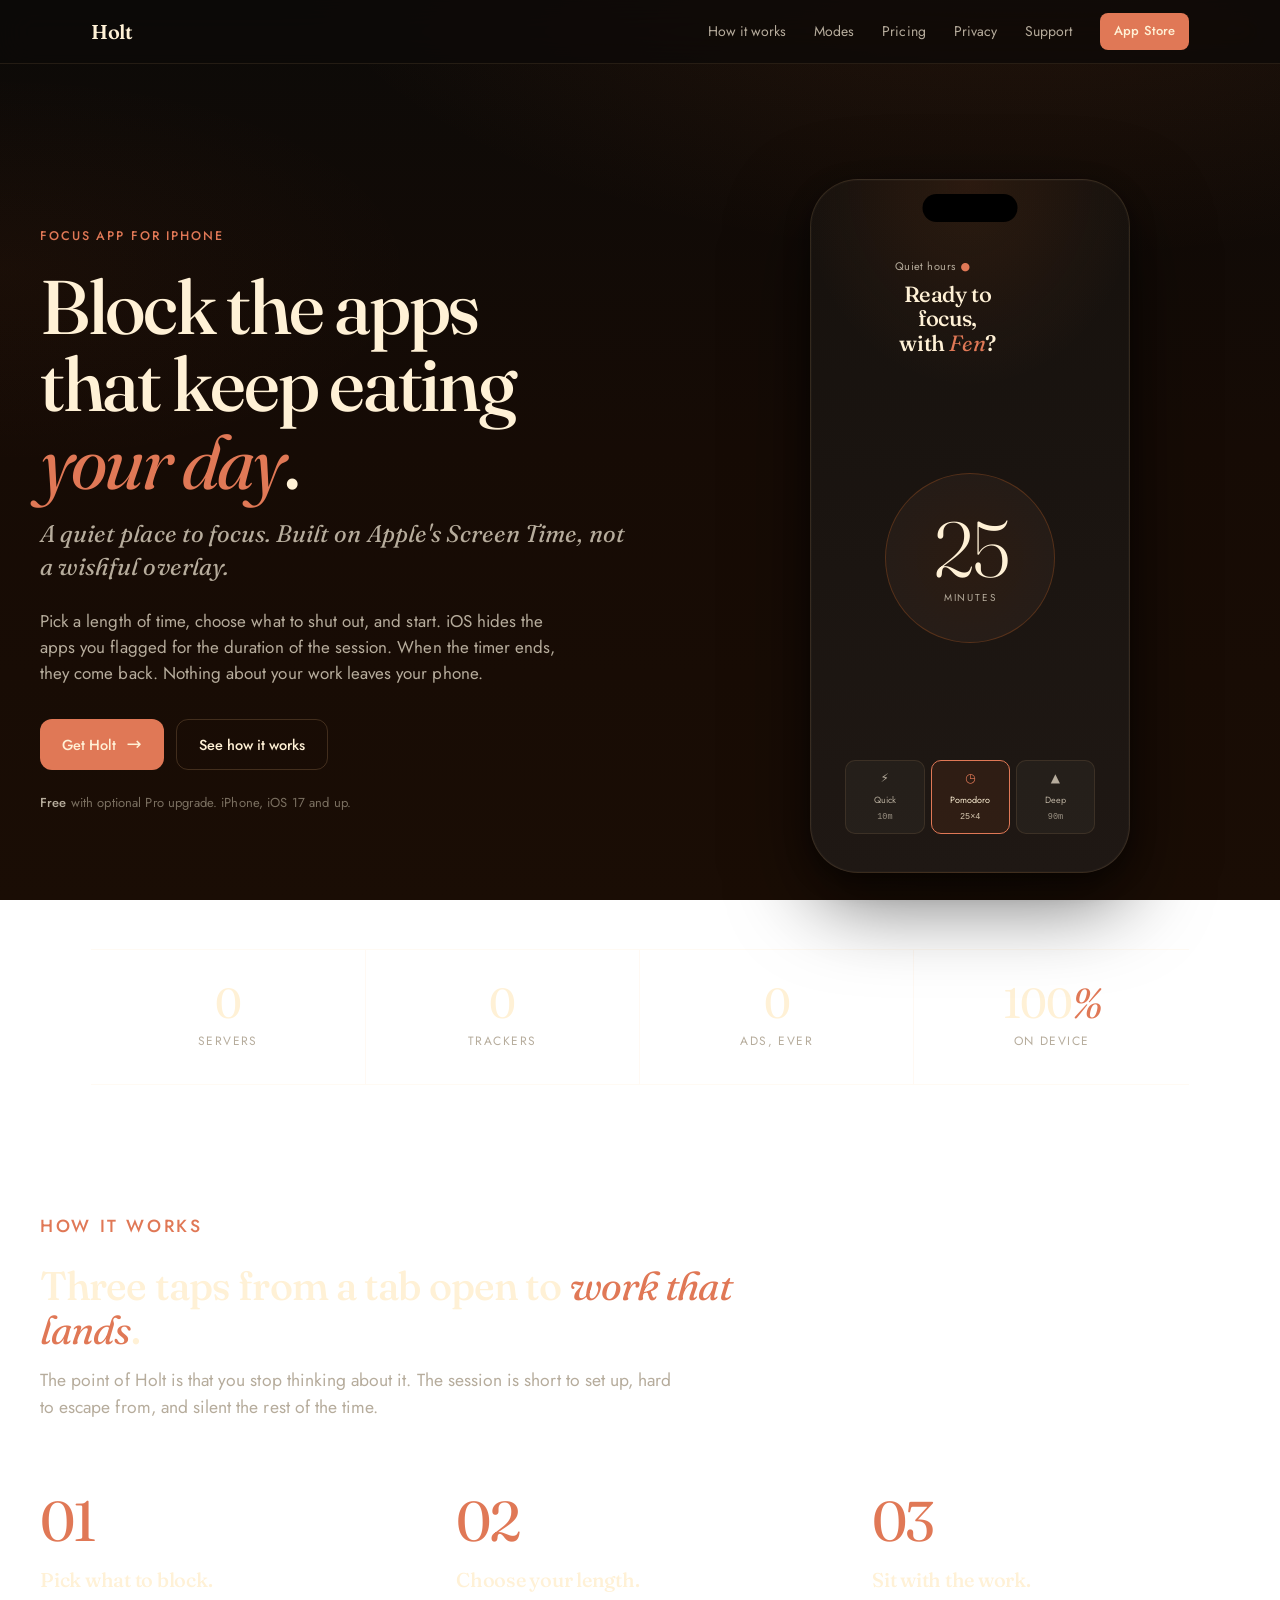
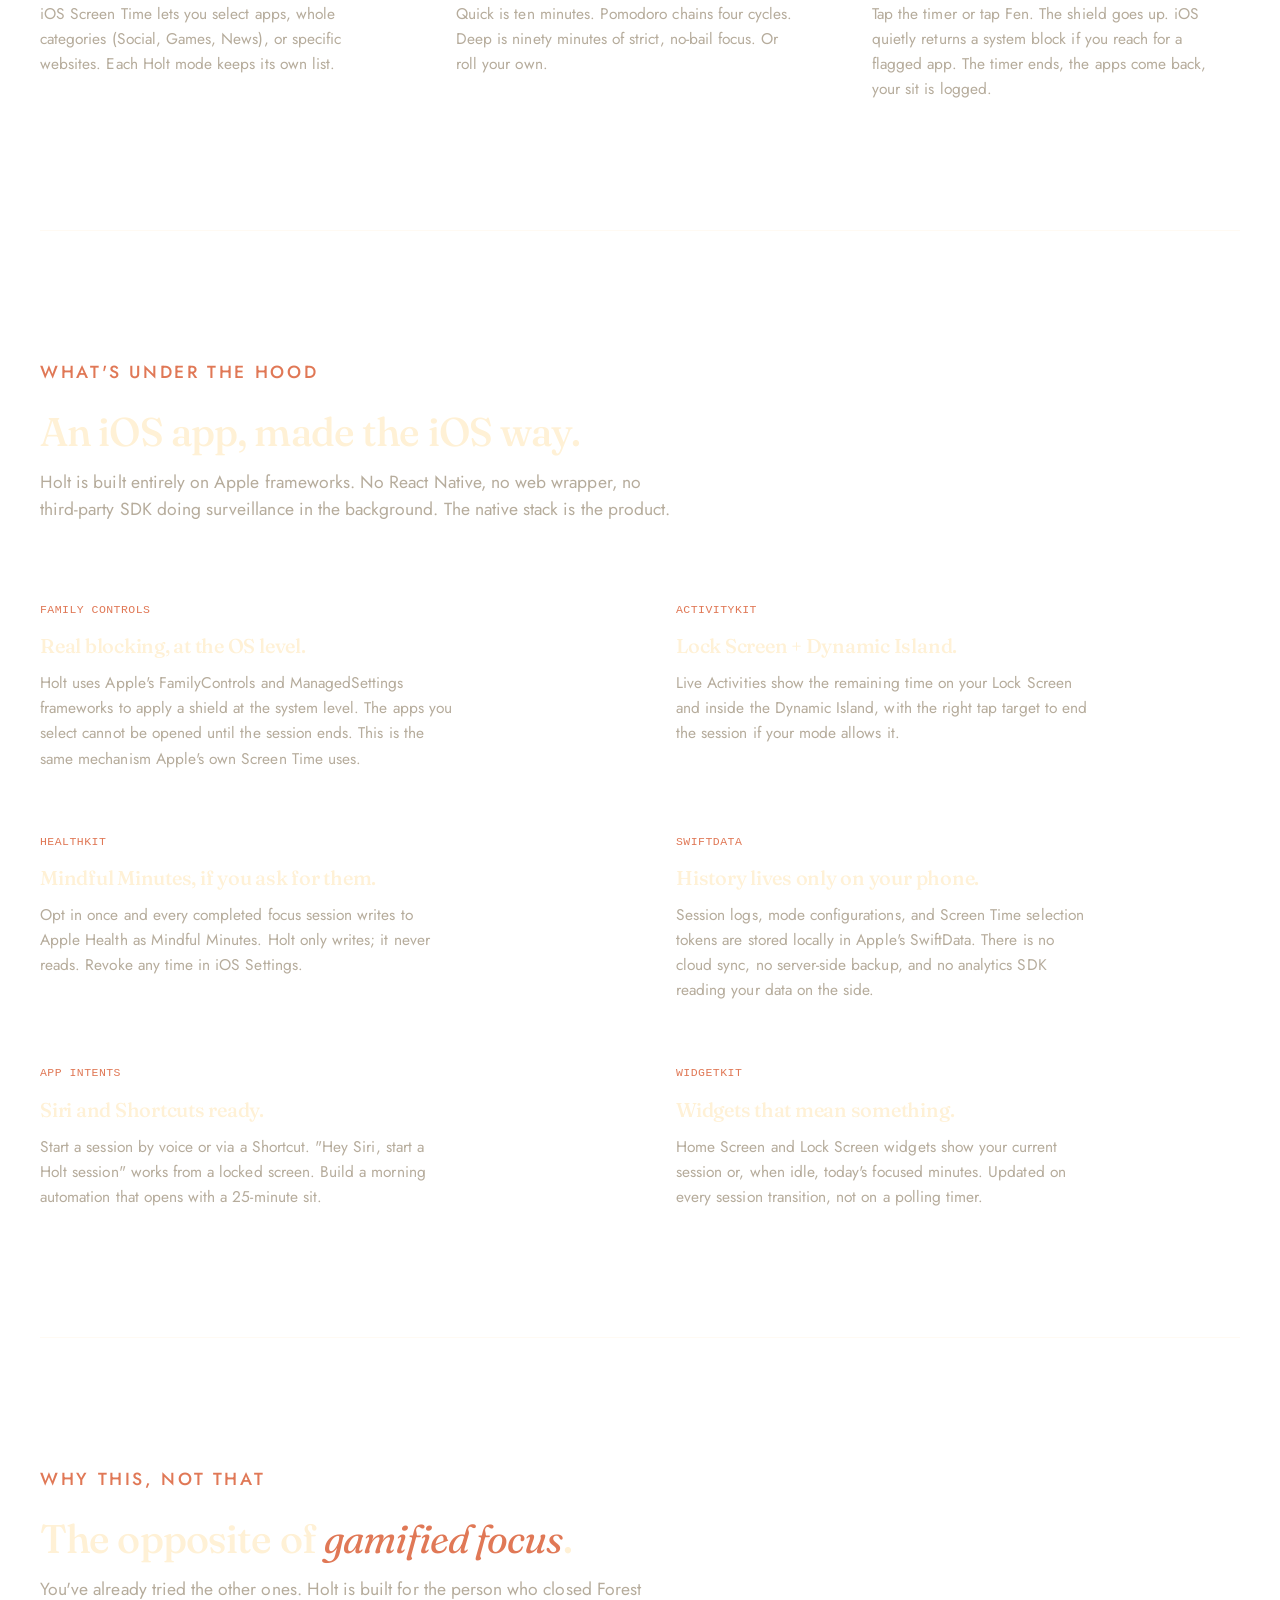
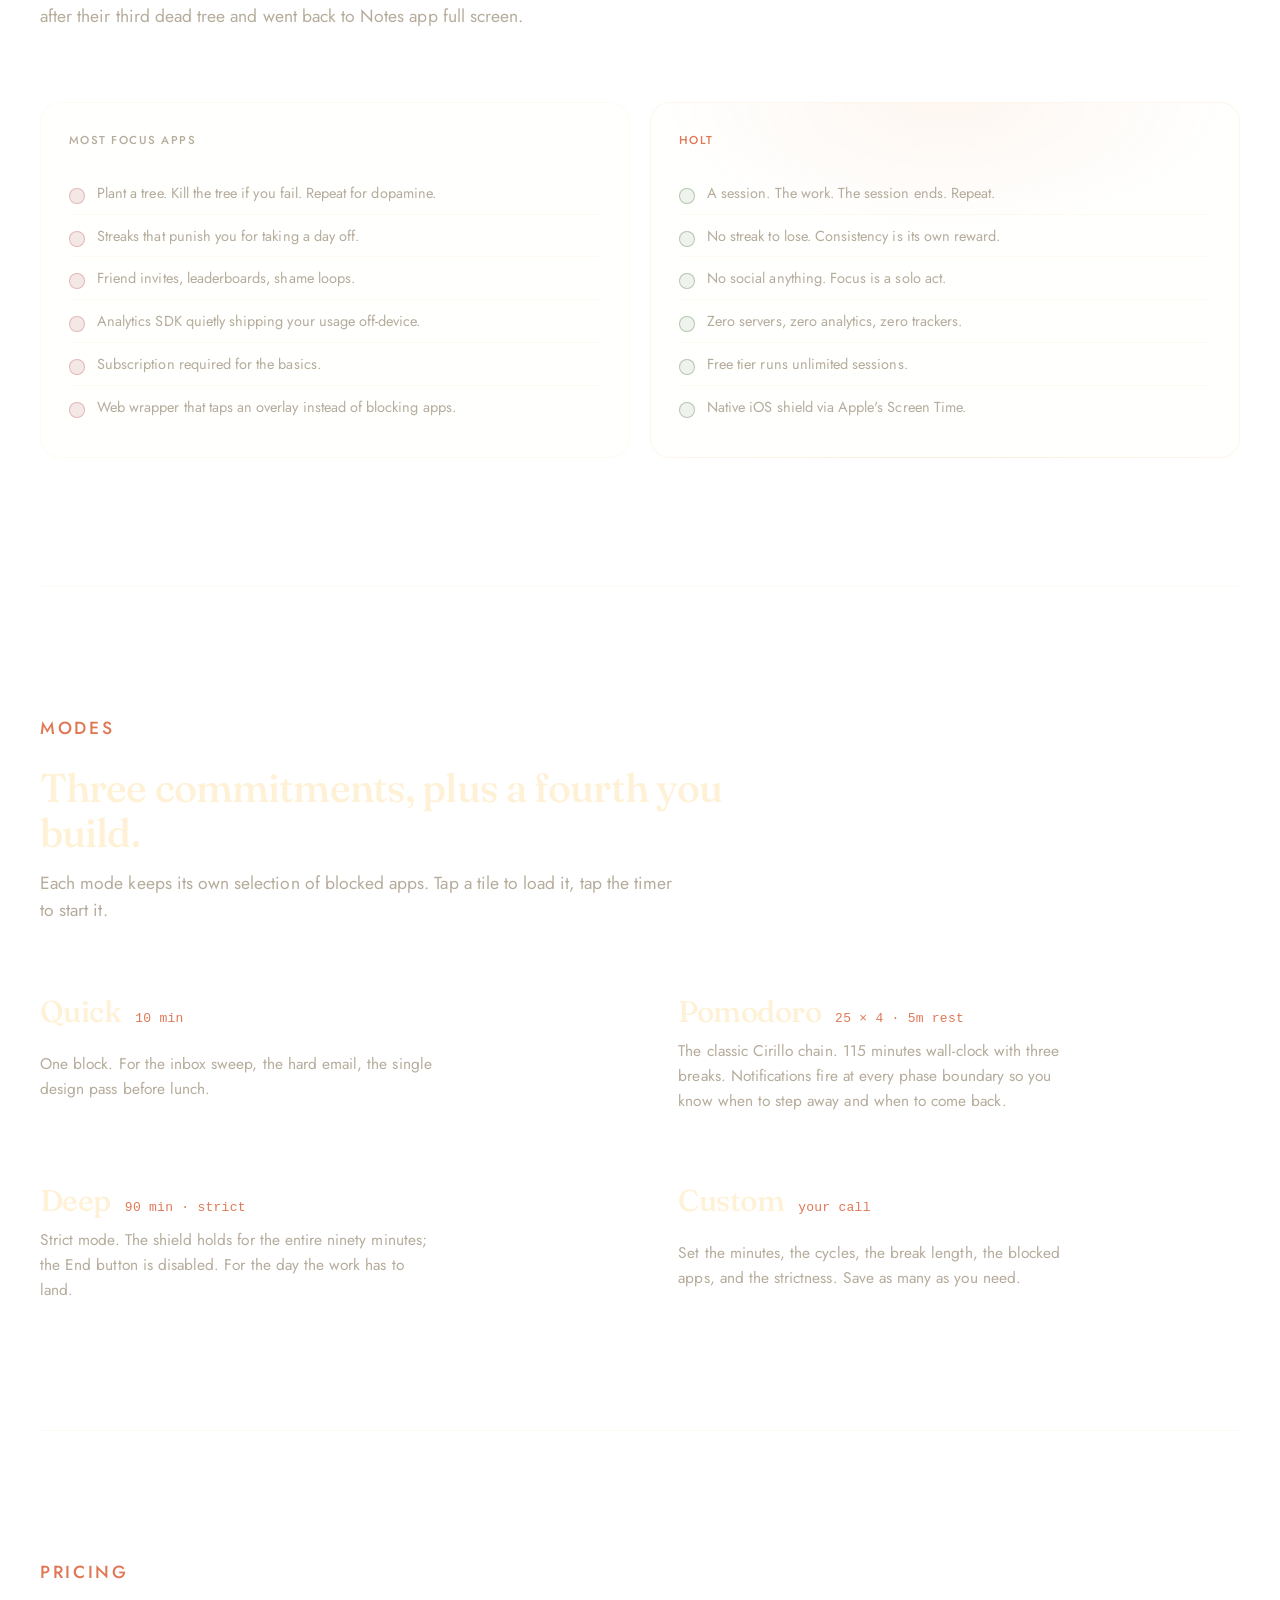
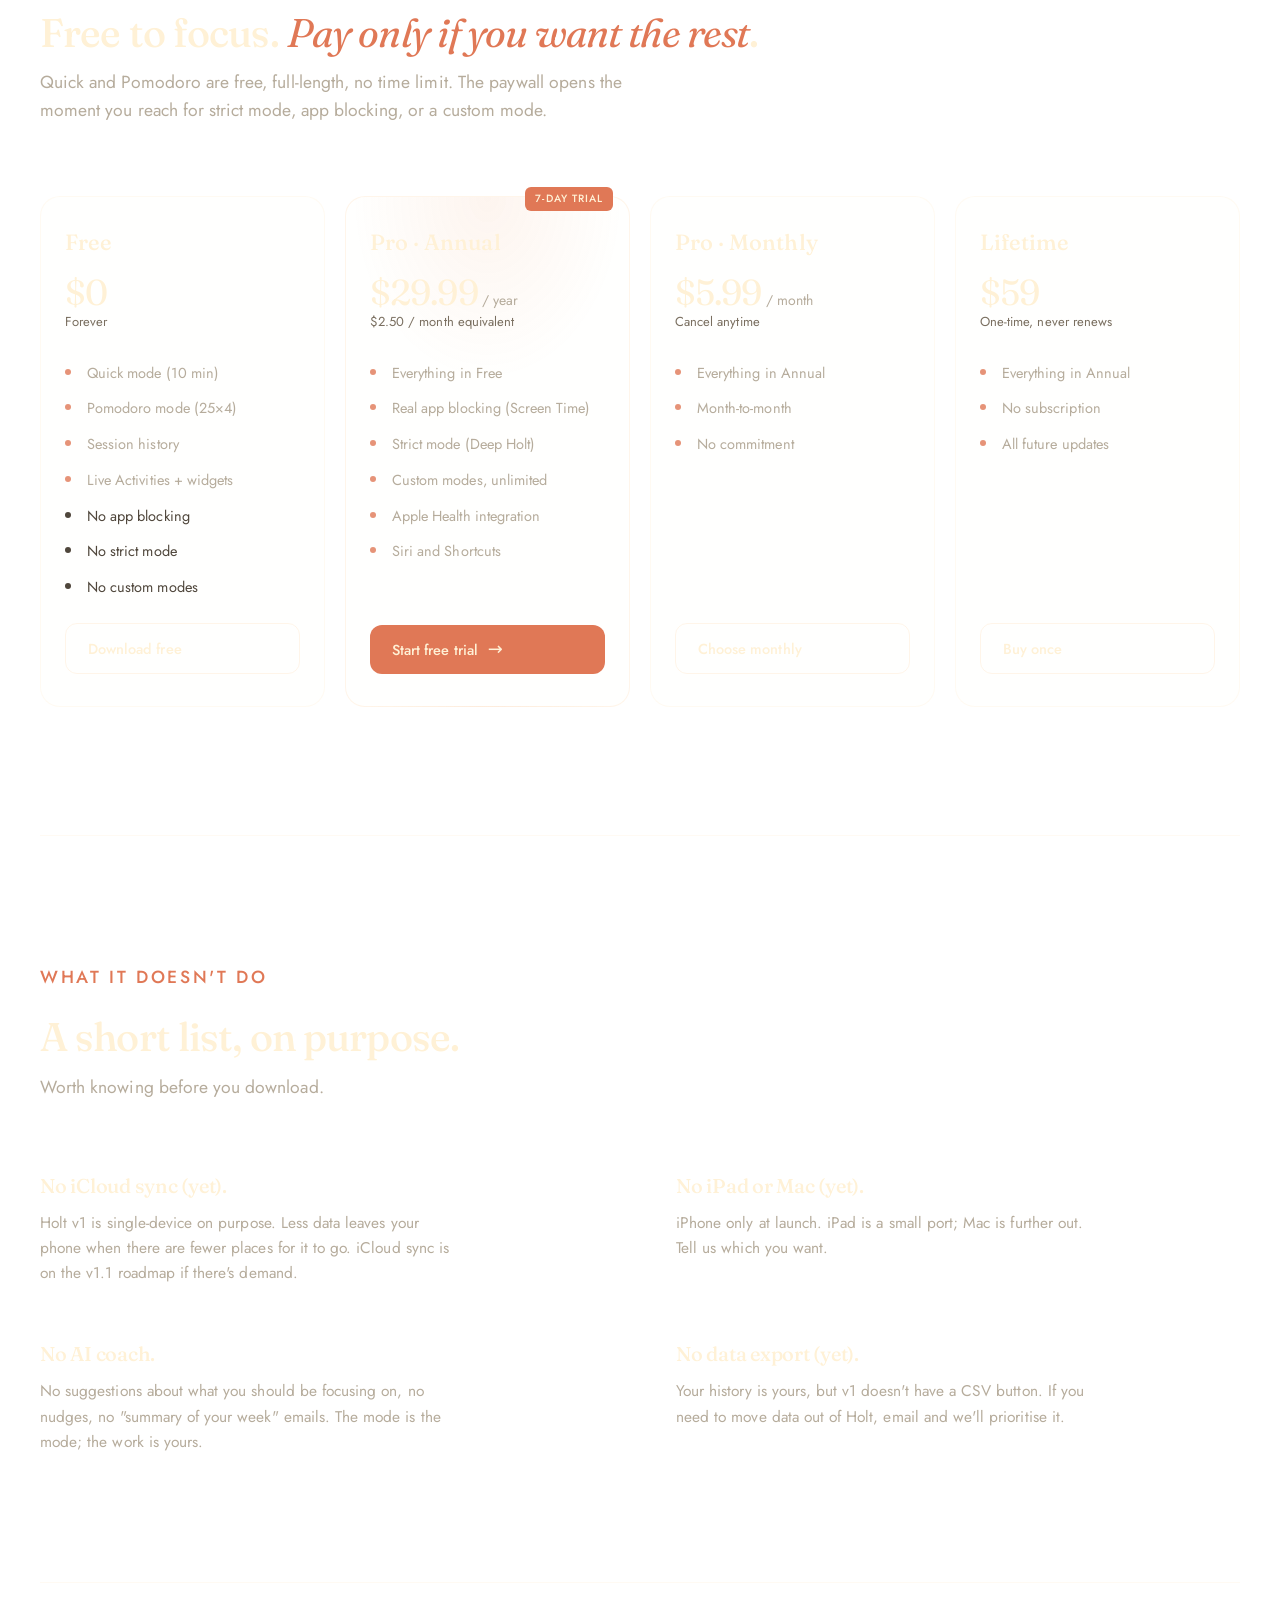
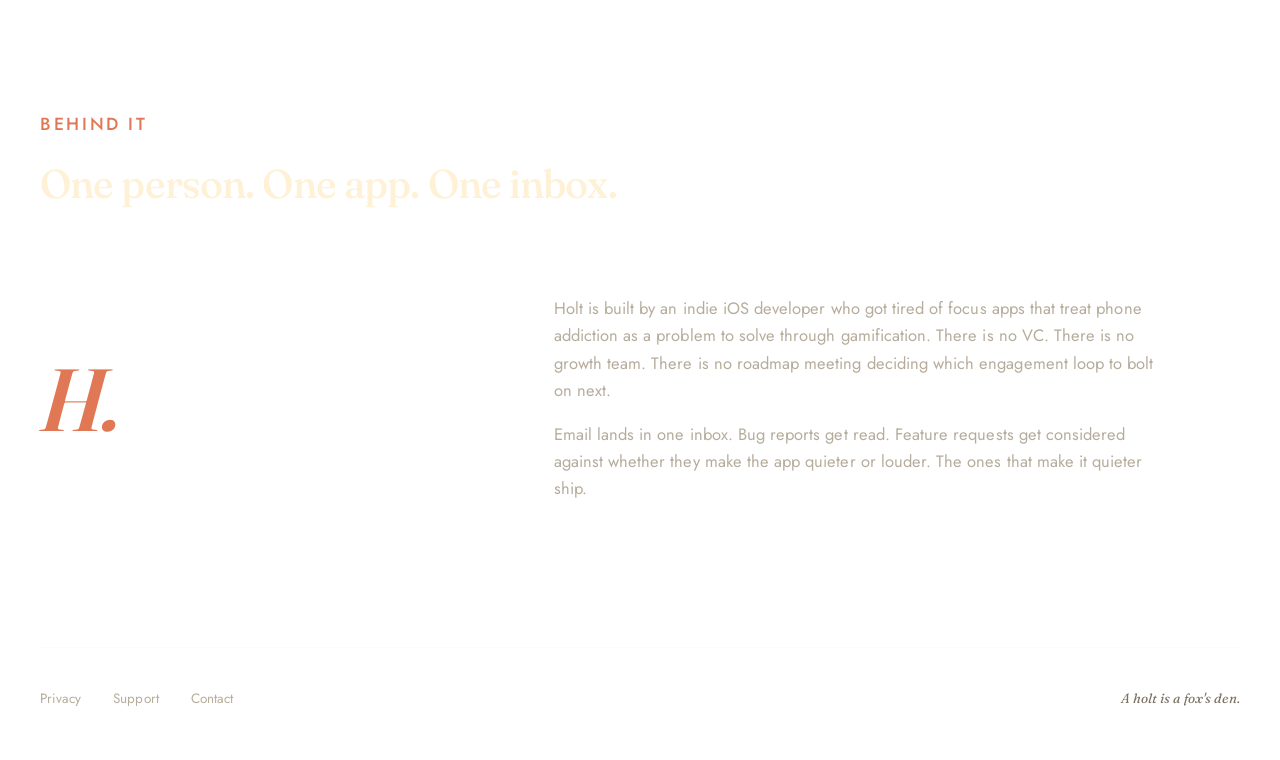
==== commit 67677655: "Modes: drop the row-divider container, go editorial The old modes section was a 3-column grid (name " ====
--- a/index.html
+++ b/index.html
@@ -217,23 +217,34 @@
 
   <div class="modes">
     <div class="mode-row">
-      <div class="mode-row__name">Quick</div>
-      <div class="mode-row__spec">10 min</div>
+      <div class="mode-row__head">
+        <span class="mode-row__name">Quick</span>
+        <span class="mode-row__spec">10 min</span>
+      </div>
       <p class="mode-row__desc">One block. For the inbox sweep, the hard email, the single design pass before lunch.</p>
     </div>
+
     <div class="mode-row">
-      <div class="mode-row__name">Pomodoro</div>
-      <div class="mode-row__spec">25 × 4 · 5m rest</div>
+      <div class="mode-row__head">
+        <span class="mode-row__name">Pomodoro</span>
+        <span class="mode-row__spec">25 × 4 · 5m rest</span>
+      </div>
       <p class="mode-row__desc">The classic Cirillo chain. 115 minutes wall-clock with three breaks. Notifications fire at every phase boundary so you know when to step away and when to come back.</p>
     </div>
+
     <div class="mode-row">
-      <div class="mode-row__name">Deep</div>
-      <div class="mode-row__spec">90 min · strict</div>
+      <div class="mode-row__head">
+        <span class="mode-row__name">Deep</span>
+        <span class="mode-row__spec">90 min · strict</span>
+      </div>
       <p class="mode-row__desc">Strict mode. The shield holds for the entire ninety minutes; the End button is disabled. For the day the work has to land.</p>
     </div>
+
     <div class="mode-row">
-      <div class="mode-row__name">Custom</div>
-      <div class="mode-row__spec">your call</div>
+      <div class="mode-row__head">
+        <span class="mode-row__name">Custom</span>
+        <span class="mode-row__spec">your call</span>
+      </div>
       <p class="mode-row__desc">Set the minutes, the cycles, the break length, the blocked apps, and the strictness. Save as many as you need.</p>
     </div>
   </div>
@@ -362,7 +373,7 @@
 <footer class="container foot">
   <a href="privacy.html">Privacy</a>
   <a href="support.html">Support</a>
-  <a href="mailto:hello@holt.app">Contact</a>
+  <a href="mailto:jemrsgn9@gmail.com">Contact</a>
   <span class="foot__right">A holt is a fox's den.</span>
 </footer>
 
--- a/assets/style.css
+++ b/assets/style.css
@@ -506,33 +506,46 @@
   border: 1px solid rgba(122, 154, 114, .5);
 }
 
-/* ─── Modes table ──────────────────────────────────────────── */
-
-.modes { display: grid; }
+/* ─── Modes (editorial, no row borders) ────────────────────── */
+
+.modes {
+  display: grid;
+  grid-template-columns: 1fr;
+  gap: clamp(40px, 5vw, 56px);
+}
+@media (min-width: 820px) {
+  .modes { grid-template-columns: 1fr 1fr; gap: clamp(48px, 6vw, 72px) clamp(56px, 6vw, 88px); }
+}
+
 .mode-row {
   display: grid;
-  grid-template-columns: 130px 140px 1fr;
-  gap: 28px;
-  padding: 22px 0;
-  border-top: 1px solid var(--line);
+  gap: 8px;
+}
+.mode-row__head {
+  display: flex;
   align-items: baseline;
-}
-.mode-row:last-child { border-bottom: 1px solid var(--line); }
+  gap: 14px;
+}
 .mode-row__name {
   font-family: 'Fraunces', serif;
   font-weight: 500;
-  font-size: 19px;
-  color: var(--cream);
-  letter-spacing: -.012em;
+  font-size: clamp(24px, 2.6vw, 30px);
+  color: var(--cream);
+  letter-spacing: -.018em;
+  line-height: 1.05;
 }
 .mode-row__spec {
   font-family: ui-monospace, monospace;
-  font-size: 13.5px;
+  font-size: 13px;
   color: var(--ember);
-}
-.mode-row__desc { font-size: 15px; color: var(--sand); margin: 0; line-height: 1.55; }
-@media (max-width: 640px) {
-  .mode-row { grid-template-columns: 1fr; gap: 6px; }
+  letter-spacing: .02em;
+}
+.mode-row__desc {
+  font-size: 15.5px;
+  color: var(--sand);
+  margin: 0;
+  line-height: 1.62;
+  max-width: 44ch;
 }
 
 /* ─── Pricing ──────────────────────────────────────────────── */
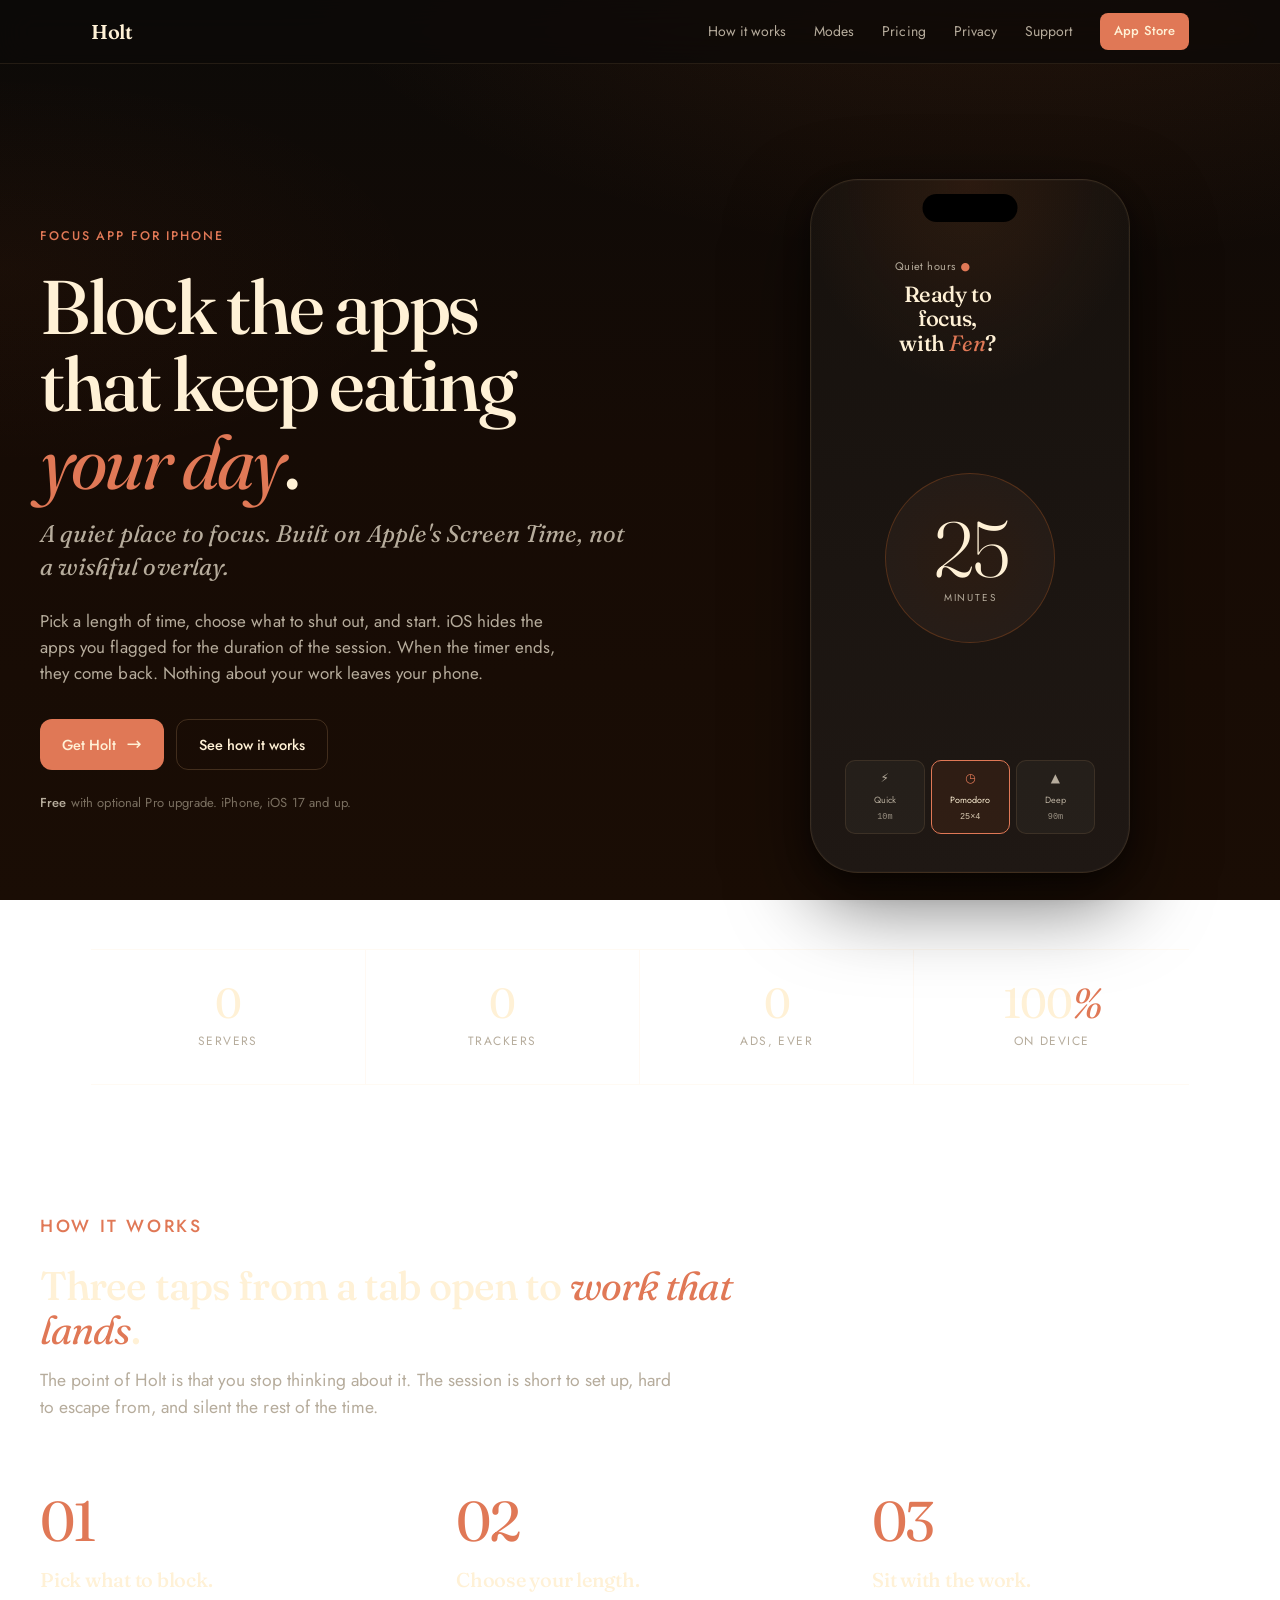
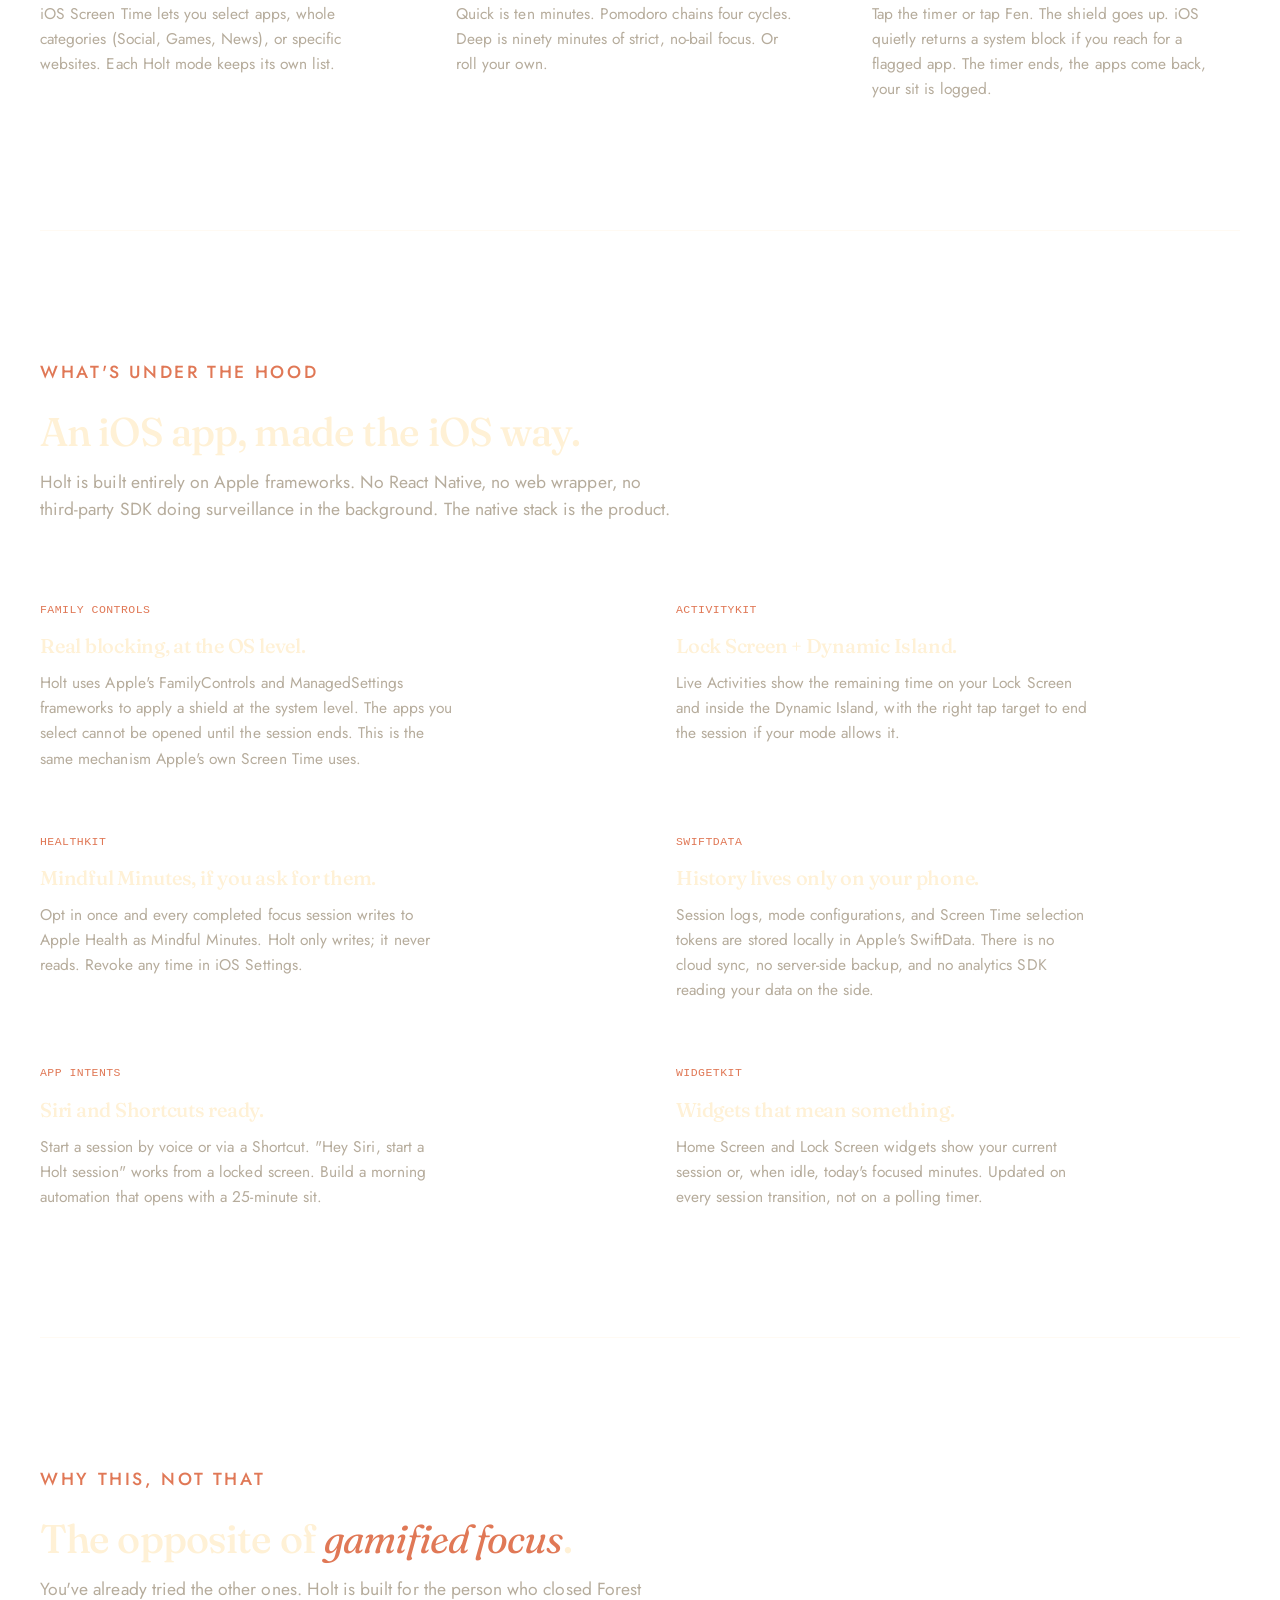
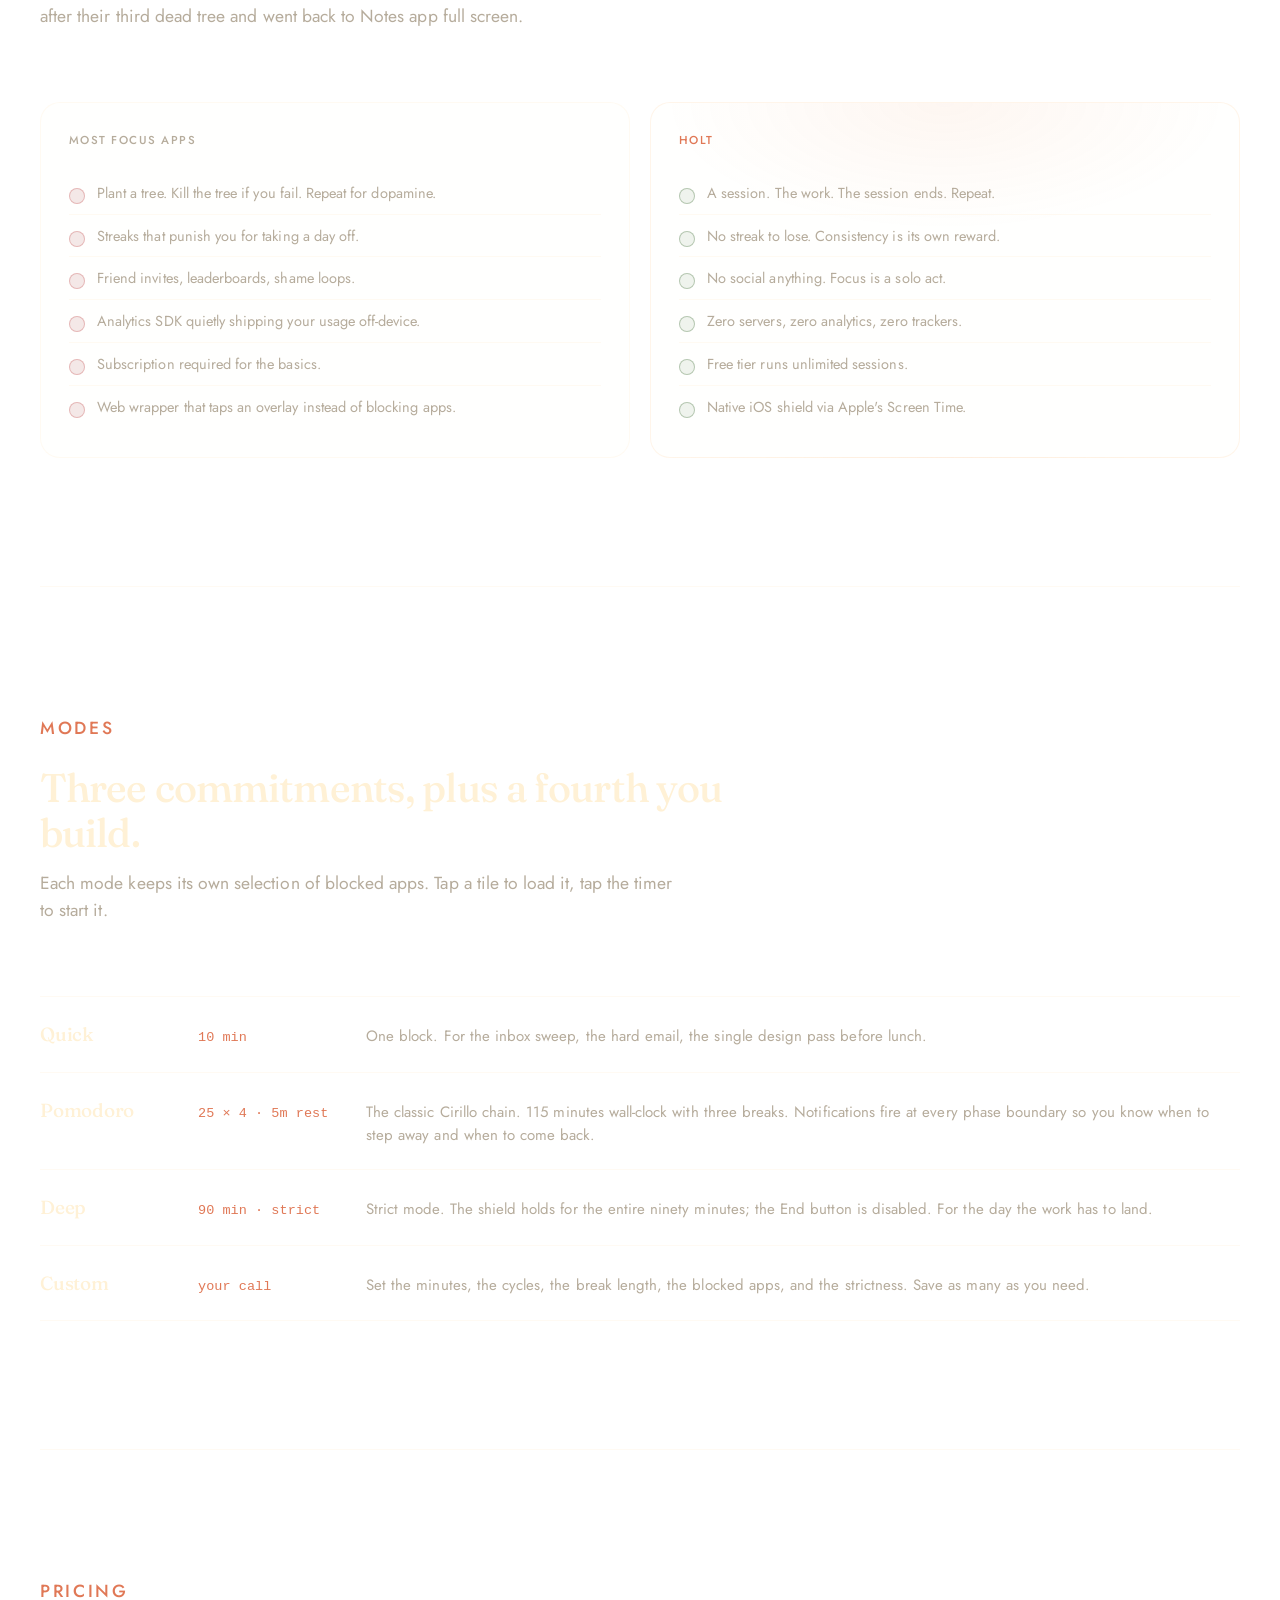
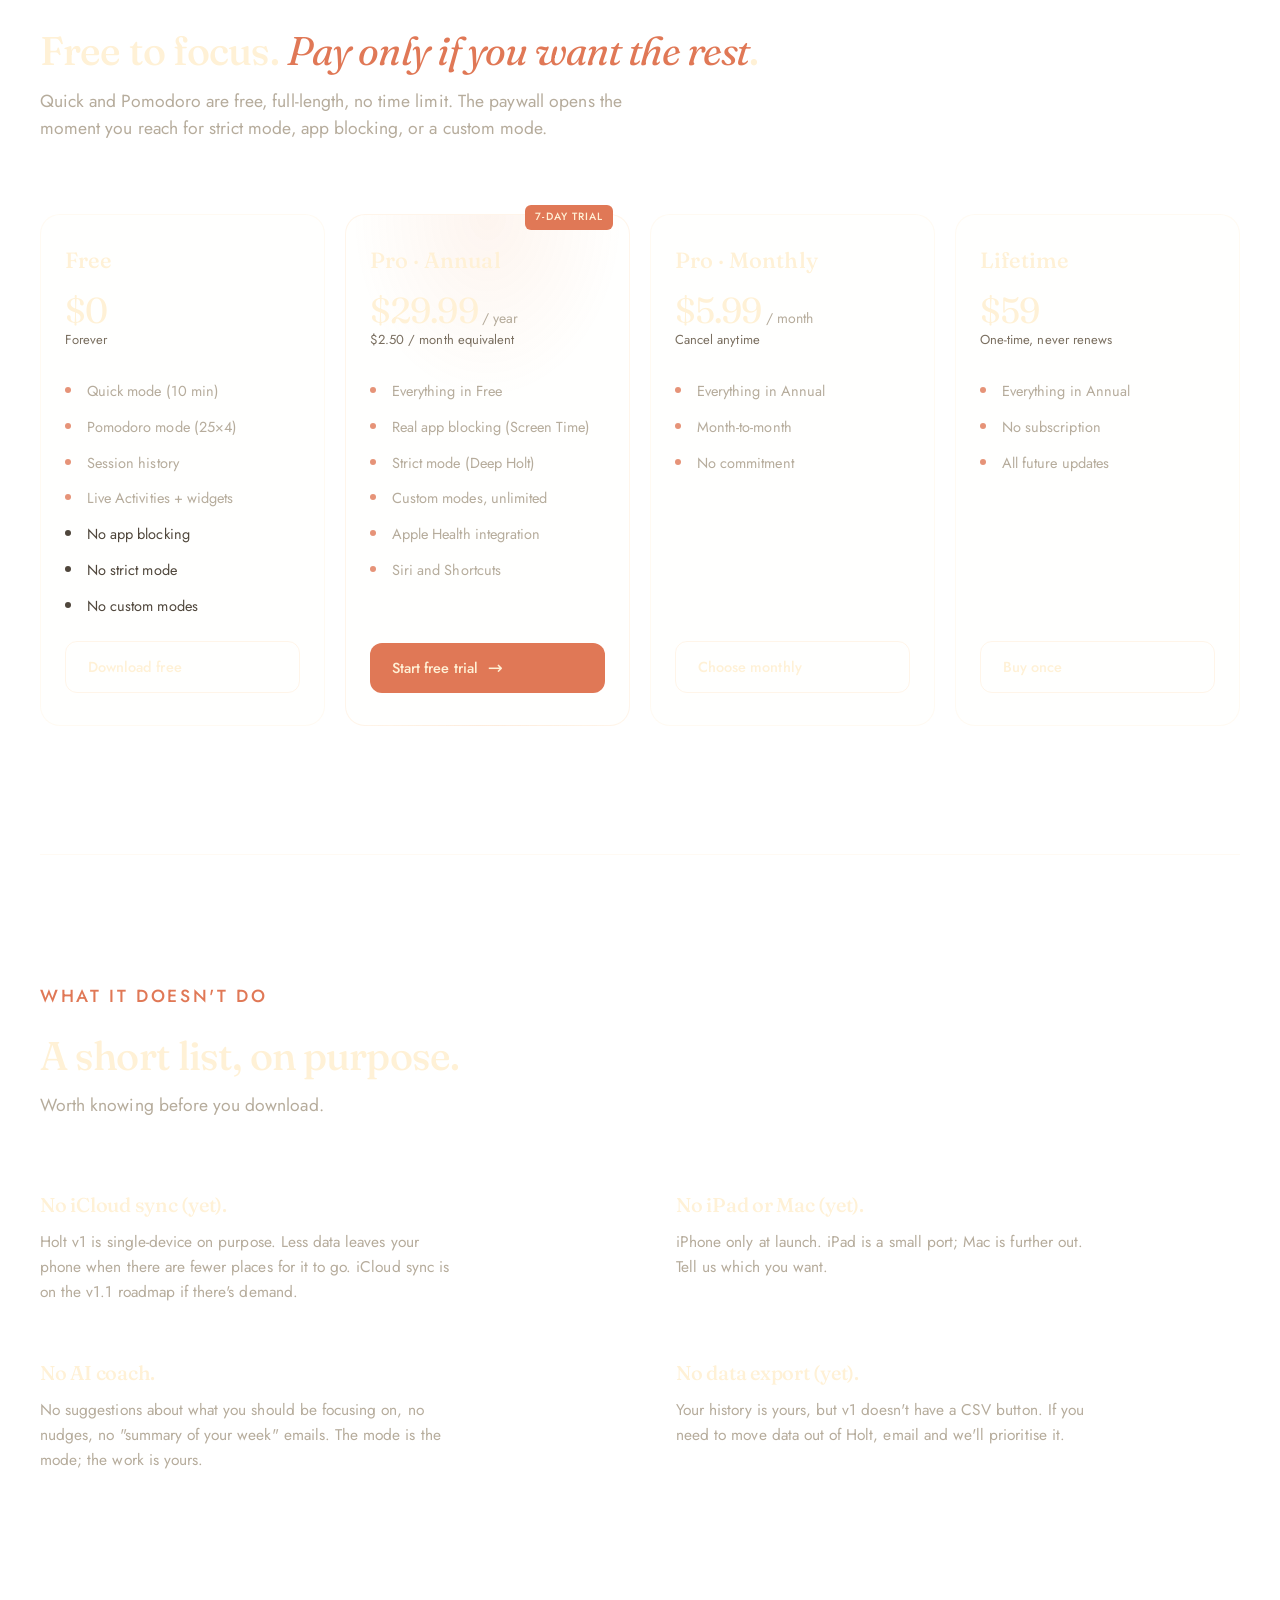
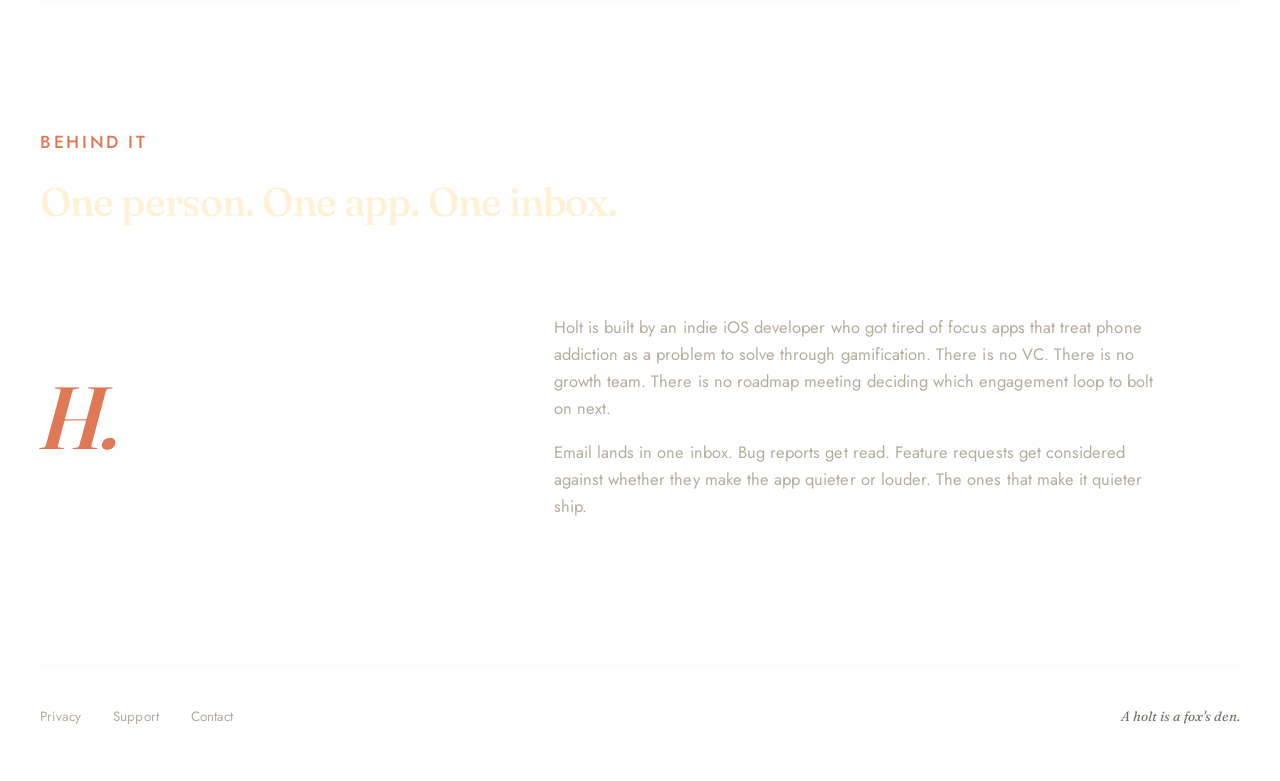
==== commit 2612050b: "Revert: restore website modes table; the no-container change was for the iOS app" ====
--- a/index.html
+++ b/index.html
@@ -217,34 +217,23 @@
 
   <div class="modes">
     <div class="mode-row">
-      <div class="mode-row__head">
-        <span class="mode-row__name">Quick</span>
-        <span class="mode-row__spec">10 min</span>
-      </div>
+      <div class="mode-row__name">Quick</div>
+      <div class="mode-row__spec">10 min</div>
       <p class="mode-row__desc">One block. For the inbox sweep, the hard email, the single design pass before lunch.</p>
     </div>
-
     <div class="mode-row">
-      <div class="mode-row__head">
-        <span class="mode-row__name">Pomodoro</span>
-        <span class="mode-row__spec">25 × 4 · 5m rest</span>
-      </div>
+      <div class="mode-row__name">Pomodoro</div>
+      <div class="mode-row__spec">25 × 4 · 5m rest</div>
       <p class="mode-row__desc">The classic Cirillo chain. 115 minutes wall-clock with three breaks. Notifications fire at every phase boundary so you know when to step away and when to come back.</p>
     </div>
-
     <div class="mode-row">
-      <div class="mode-row__head">
-        <span class="mode-row__name">Deep</span>
-        <span class="mode-row__spec">90 min · strict</span>
-      </div>
+      <div class="mode-row__name">Deep</div>
+      <div class="mode-row__spec">90 min · strict</div>
       <p class="mode-row__desc">Strict mode. The shield holds for the entire ninety minutes; the End button is disabled. For the day the work has to land.</p>
     </div>
-
     <div class="mode-row">
-      <div class="mode-row__head">
-        <span class="mode-row__name">Custom</span>
-        <span class="mode-row__spec">your call</span>
-      </div>
+      <div class="mode-row__name">Custom</div>
+      <div class="mode-row__spec">your call</div>
       <p class="mode-row__desc">Set the minutes, the cycles, the break length, the blocked apps, and the strictness. Save as many as you need.</p>
     </div>
   </div>
--- a/assets/style.css
+++ b/assets/style.css
@@ -506,46 +506,33 @@
   border: 1px solid rgba(122, 154, 114, .5);
 }
 
-/* ─── Modes (editorial, no row borders) ────────────────────── */
-
-.modes {
-  display: grid;
-  grid-template-columns: 1fr;
-  gap: clamp(40px, 5vw, 56px);
-}
-@media (min-width: 820px) {
-  .modes { grid-template-columns: 1fr 1fr; gap: clamp(48px, 6vw, 72px) clamp(56px, 6vw, 88px); }
-}
-
+/* ─── Modes table ──────────────────────────────────────────── */
+
+.modes { display: grid; }
 .mode-row {
   display: grid;
-  gap: 8px;
-}
-.mode-row__head {
-  display: flex;
+  grid-template-columns: 130px 140px 1fr;
+  gap: 28px;
+  padding: 22px 0;
+  border-top: 1px solid var(--line);
   align-items: baseline;
-  gap: 14px;
-}
+}
+.mode-row:last-child { border-bottom: 1px solid var(--line); }
 .mode-row__name {
   font-family: 'Fraunces', serif;
   font-weight: 500;
-  font-size: clamp(24px, 2.6vw, 30px);
-  color: var(--cream);
-  letter-spacing: -.018em;
-  line-height: 1.05;
+  font-size: 19px;
+  color: var(--cream);
+  letter-spacing: -.012em;
 }
 .mode-row__spec {
   font-family: ui-monospace, monospace;
-  font-size: 13px;
+  font-size: 13.5px;
   color: var(--ember);
-  letter-spacing: .02em;
-}
-.mode-row__desc {
-  font-size: 15.5px;
-  color: var(--sand);
-  margin: 0;
-  line-height: 1.62;
-  max-width: 44ch;
+}
+.mode-row__desc { font-size: 15px; color: var(--sand); margin: 0; line-height: 1.55; }
+@media (max-width: 640px) {
+  .mode-row { grid-template-columns: 1fr; gap: 6px; }
 }
 
 /* ─── Pricing ──────────────────────────────────────────────── */
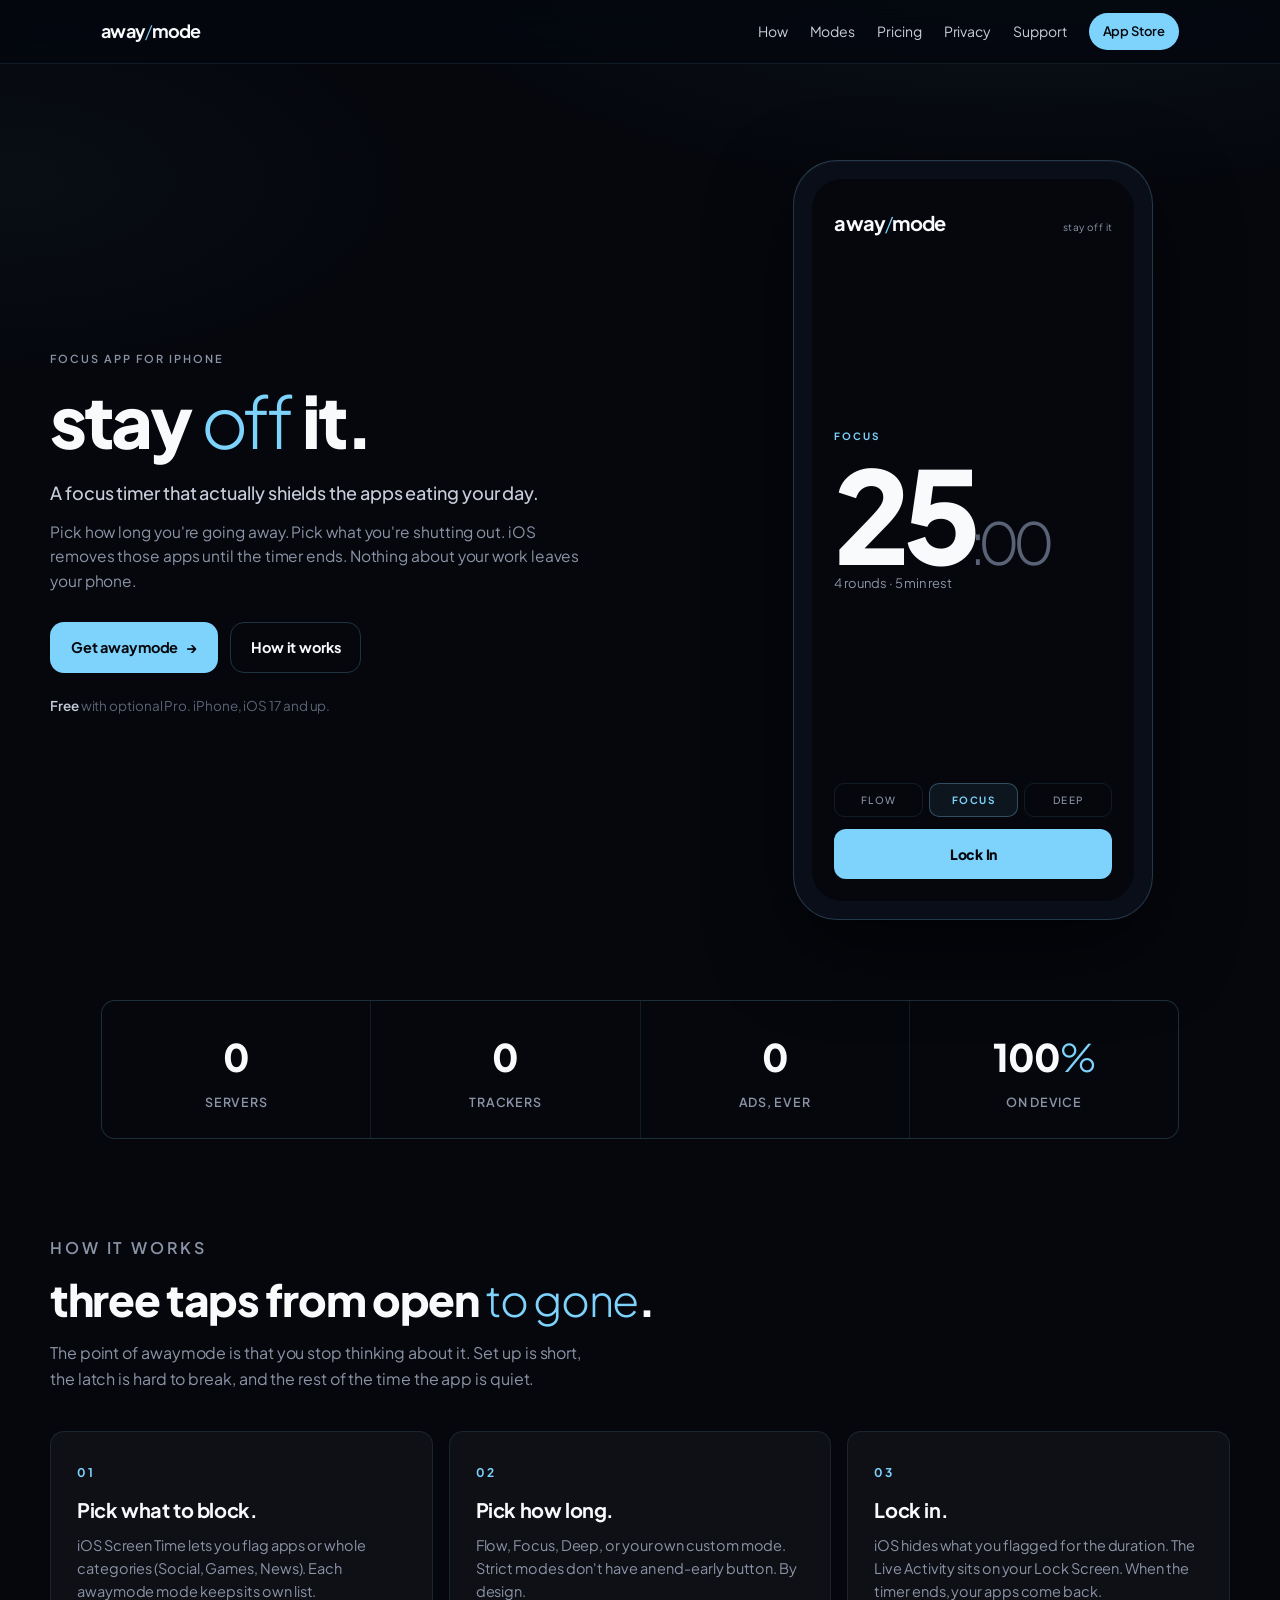
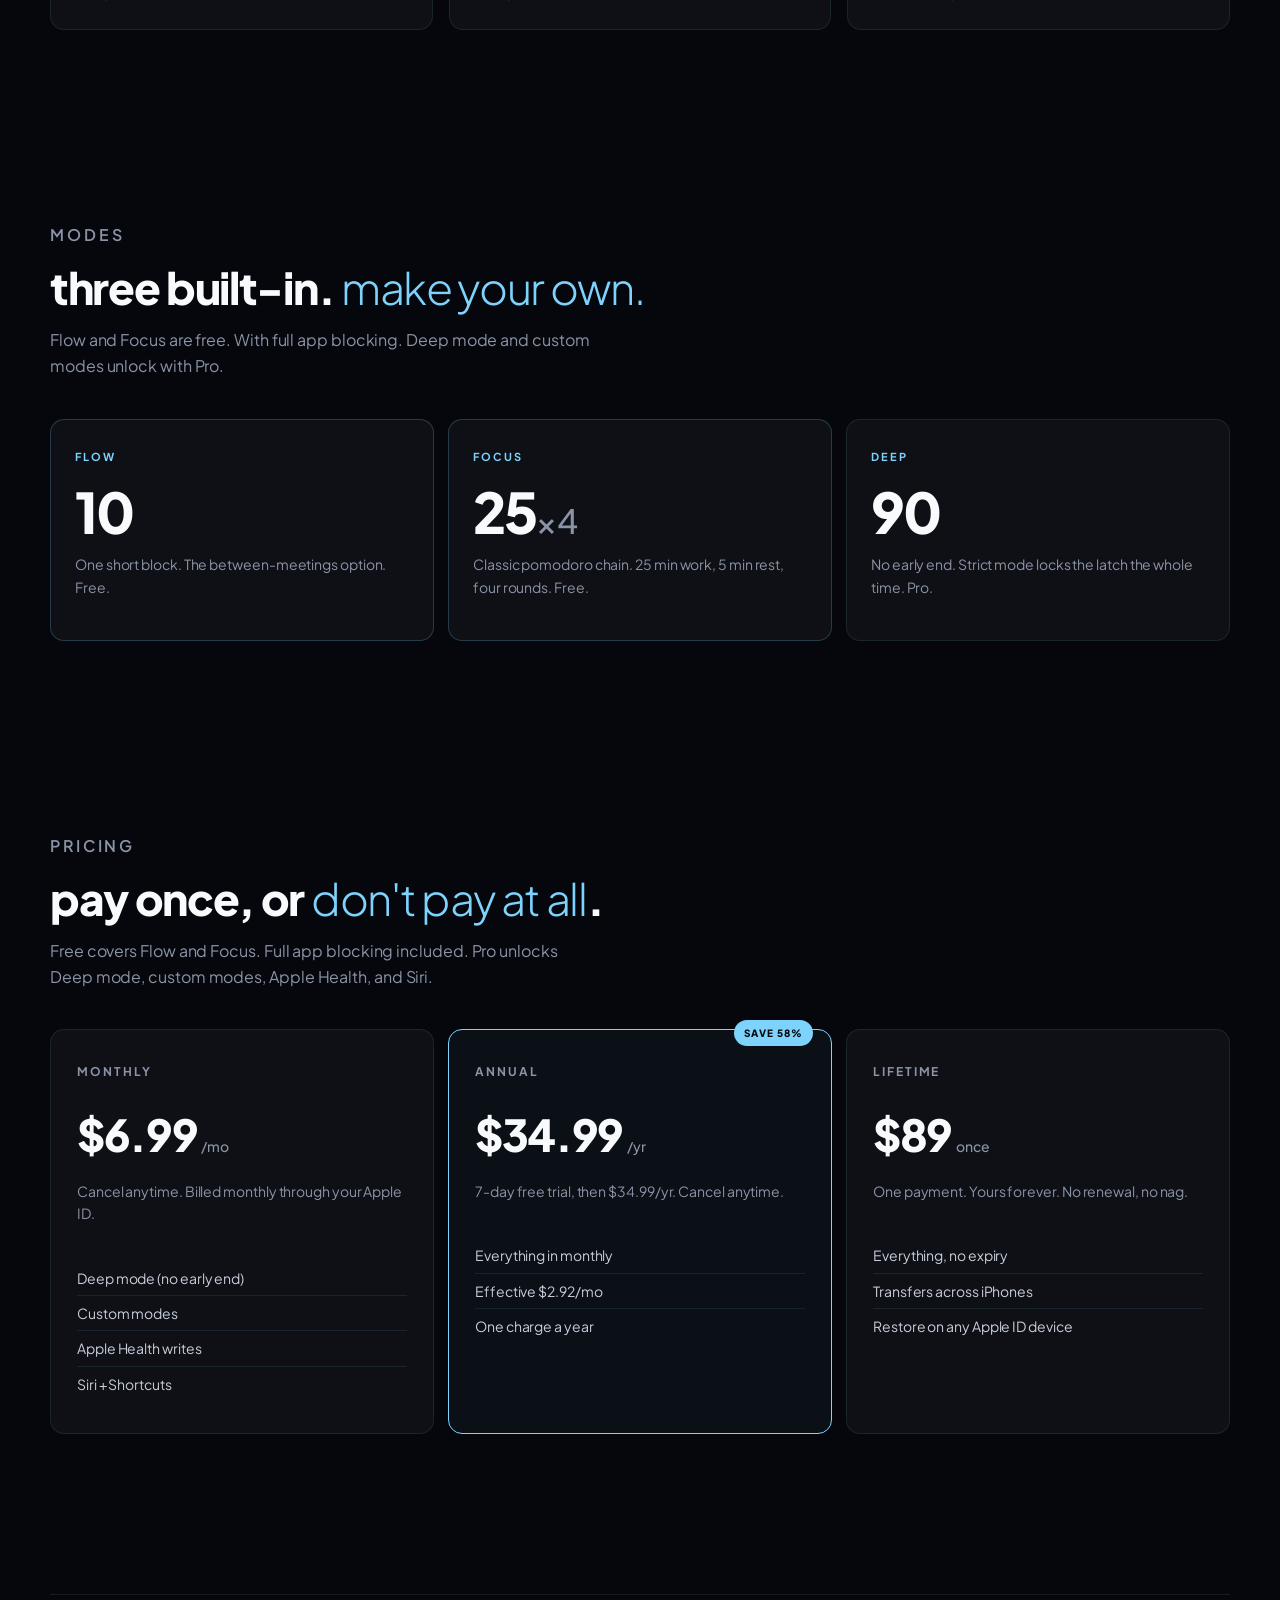
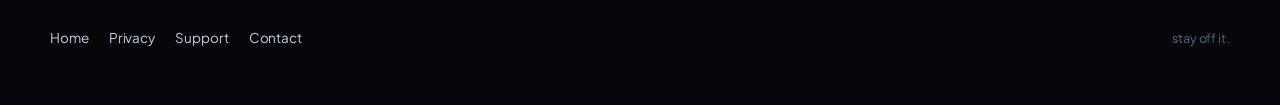
==== commit ff29bd58: "rebrand to awaymode new palette, type, copy, pricing. all surfaces." ====
--- a/index.html
+++ b/index.html
@@ -3,22 +3,22 @@
 <head>
 <meta charset="utf-8" />
 <meta name="viewport" content="width=device-width, initial-scale=1" />
-<meta name="theme-color" content="#0C0A08" />
-<title>Holt — a focus app that actually blocks your phone</title>
-<meta name="description" content="Holt is a focus timer for iPhone with real Screen Time app blocking. No accounts. No analytics. No servers. Built for the work that actually matters." />
-<meta property="og:title" content="Holt — a focus app that actually blocks your phone" />
-<meta property="og:description" content="Real app blocking via Apple Screen Time. Built for iPhone. No accounts, no analytics, no servers." />
+<meta name="theme-color" content="#05070D" />
+<title>awaymode. Stay off it</title>
+<meta name="description" content="awaymode is a focus timer for iPhone that actually shields the apps eating your day. Built on Apple's Screen Time. No accounts. No analytics. No servers." />
+<meta property="og:title" content="awaymode. Stay off it" />
+<meta property="og:description" content="A focus timer that actually blocks. Built on Apple's Screen Time. No accounts, no analytics, no servers." />
 <meta property="og:type" content="website" />
-<link rel="icon" href="data:image/svg+xml,%3Csvg xmlns='http://www.w3.org/2000/svg' viewBox='0 0 100 100'%3E%3Crect width='100' height='100' rx='22' fill='%23E07856'/%3E%3Ctext x='50' y='72' font-size='62' font-family='serif' font-weight='600' text-anchor='middle' fill='%23FFF1D6'%3EH%3C/text%3E%3C/svg%3E" />
+<link rel="icon" href="data:image/svg+xml,%3Csvg xmlns='http://www.w3.org/2000/svg' viewBox='0 0 100 100'%3E%3Crect width='100' height='100' rx='22' fill='%2305070D'/%3E%3Ctext x='50' y='62' font-size='28' font-family='Plus Jakarta Sans, sans-serif' font-weight='700' text-anchor='middle' fill='%23F8FAFC' letter-spacing='-1'%3Ea%3Ctspan font-weight='300' fill='%237DD3FC'%3E/%3C/tspan%3Em%3C/text%3E%3C/svg%3E" />
 <link rel="stylesheet" href="assets/style.css" />
 </head>
 <body>
 
 <nav class="nav">
   <div class="container nav__row">
-    <a href="index.html" class="nav__brand">Holt</a>
+    <a href="index.html" class="nav__brand">away<span class="slash">/</span>mode</a>
     <div class="nav__links">
-      <a href="#how">How it works</a>
+      <a href="#how">How</a>
       <a href="#modes">Modes</a>
       <a href="#pricing">Pricing</a>
       <a href="privacy.html">Privacy</a>
@@ -30,342 +30,169 @@
 
 <main>
 
-<!-- HERO ─────────────────────────────────────────────────────── -->
+<!-- HERO -->
 <section class="container hero">
   <div class="hero__text">
     <p class="eyebrow">Focus app for iPhone</p>
-    <h1>Block the apps<br>that keep eating <span class="ember">your day</span>.</h1>
-    <p class="hero__sub">A quiet place to focus. Built on Apple's Screen Time, not a wishful overlay.</p>
+    <h1>stay <span class="blue">off</span> it.</h1>
+    <p class="hero__sub">A focus timer that actually shields the apps eating your day.</p>
     <p class="hero__body">
-      Pick a length of time, choose what to shut out, and start. iOS hides the apps you flagged for the duration of the session. When the timer ends, they come back. Nothing about your work leaves your phone.
+      Pick how long you're going away. Pick what you're shutting out. iOS removes those apps until the timer ends. Nothing about your work leaves your phone.
     </p>
     <div class="hero__actions">
-      <a class="btn" href="#">Get Holt <span class="btn__arrow">→</span></a>
-      <a class="btn btn--ghost" href="#how">See how it works</a>
+      <a class="btn" href="#">Get awaymode <span class="btn__arrow">→</span></a>
+      <a class="btn btn--ghost" href="#how">How it works</a>
     </div>
     <p class="hero__meta">
-      <strong>Free</strong> with optional Pro upgrade. iPhone, iOS 17 and up.
+      <strong>Free</strong> with optional Pro. iPhone, iOS 17 and up.
     </p>
   </div>
 
-  <!-- CSS-only device mockup. No image asset, no JS, no Figma export. -->
+  <!-- CSS-only device mockup. Mirrors the idle Timer canvas. -->
   <div class="device" aria-hidden="true">
     <div class="device__inner">
       <div>
-        <div class="device__greeting">Quiet hours <span class="moon">●</span></div>
-        <div class="device__h">Ready to focus,<br>with <span class="ember">Fen</span>?</div>
+        <div class="device__brand">
+          <span class="wordmark">away<span class="slash">/</span>mode</span>
+          <span class="tag">stay off it</span>
+        </div>
       </div>
 
-      <div class="device__disc">
-        <div class="device__big">25</div>
-        <div class="device__small">MINUTES</div>
+      <div>
+        <div class="device__mode">FOCUS</div>
+        <div class="device__time">25<span class="sec">:00</span></div>
+        <div class="device__descriptor">4 rounds · 5 min rest</div>
       </div>
 
-      <div class="device__modes">
-        <div class="device__mode">
-          <span class="device__mode__icon">⚡</span>
-          <span>Quick</span>
-          <span class="device__mode__min">10m</span>
+      <div>
+        <div class="device__pills">
+          <div class="device__pill">Flow</div>
+          <div class="device__pill device__pill--active">Focus</div>
+          <div class="device__pill">Deep</div>
         </div>
-        <div class="device__mode device__mode--active">
-          <span class="device__mode__icon">◷</span>
-          <span>Pomodoro</span>
-          <span class="device__mode__min">25×4</span>
-        </div>
-        <div class="device__mode">
-          <span class="device__mode__icon">▲</span>
-          <span>Deep</span>
-          <span class="device__mode__min">90m</span>
-        </div>
+        <div class="device__cta">Lock In</div>
       </div>
     </div>
   </div>
 </section>
 
-<!-- STAT BAND ────────────────────────────────────────────────── -->
+<!-- STAT BAND -->
 <section class="container">
   <div class="stats">
-    <div class="stat">
-      <div class="stat__big">0</div>
-      <div class="stat__cap">Servers</div>
-    </div>
-    <div class="stat">
-      <div class="stat__big">0</div>
-      <div class="stat__cap">Trackers</div>
-    </div>
-    <div class="stat">
-      <div class="stat__big">0</div>
-      <div class="stat__cap">Ads, ever</div>
-    </div>
-    <div class="stat">
-      <div class="stat__big">100<span class="ember">%</span></div>
-      <div class="stat__cap">On device</div>
-    </div>
+    <div class="stat"><div class="stat__big">0</div><div class="stat__cap">Servers</div></div>
+    <div class="stat"><div class="stat__big">0</div><div class="stat__cap">Trackers</div></div>
+    <div class="stat"><div class="stat__big">0</div><div class="stat__cap">Ads, ever</div></div>
+    <div class="stat"><div class="stat__big">100<span class="blue">%</span></div><div class="stat__cap">On device</div></div>
   </div>
 </section>
 
-<!-- HOW IT WORKS ─────────────────────────────────────────────── -->
+<!-- HOW -->
 <section class="container section" id="how">
   <div class="section__head">
     <p class="eyebrow">How it works</p>
-    <h2>Three taps from a tab open to <span class="ember">work that lands</span>.</h2>
-    <p>The point of Holt is that you stop thinking about it. The session is short to set up, hard to escape from, and silent the rest of the time.</p>
+    <h2>three taps from open <span class="blue">to gone</span>.</h2>
+    <p>The point of awaymode is that you stop thinking about it. Set up is short, the latch is hard to break, and the rest of the time the app is quiet.</p>
   </div>
 
   <div class="steps">
     <div class="step">
       <span class="step__num">01</span>
       <h3>Pick what to block.</h3>
-      <p>iOS Screen Time lets you select apps, whole categories (Social, Games, News), or specific websites. Each Holt mode keeps its own list.</p>
+      <p>iOS Screen Time lets you flag apps or whole categories (Social, Games, News). Each awaymode mode keeps its own list.</p>
     </div>
     <div class="step">
       <span class="step__num">02</span>
-      <h3>Choose your length.</h3>
-      <p>Quick is ten minutes. Pomodoro chains four cycles. Deep is ninety minutes of strict, no-bail focus. Or roll your own.</p>
+      <h3>Pick how long.</h3>
+      <p>Flow, Focus, Deep, or your own custom mode. Strict modes don't have an end-early button. By design.</p>
     </div>
     <div class="step">
       <span class="step__num">03</span>
-      <h3>Sit with the work.</h3>
-      <p>Tap the timer or tap Fen. The shield goes up. iOS quietly returns a system block if you reach for a flagged app. The timer ends, the apps come back, your sit is logged.</p>
+      <h3>Lock in.</h3>
+      <p>iOS hides what you flagged for the duration. The Live Activity sits on your Lock Screen. When the timer ends, your apps come back.</p>
     </div>
   </div>
 </section>
 
-<!-- FEATURES ─────────────────────────────────────────────────── -->
-<section class="container section">
+<!-- MODES -->
+<section class="container section" id="modes">
   <div class="section__head">
-    <p class="eyebrow">What's under the hood</p>
-    <h2>An iOS app, made the iOS way.</h2>
-    <p>Holt is built entirely on Apple frameworks. No React Native, no web wrapper, no third-party SDK doing surveillance in the background. The native stack is the product.</p>
+    <p class="eyebrow">Modes</p>
+    <h2>three built-in. <span class="blue">make your own.</span></h2>
+    <p>Flow and Focus are free. With full app blocking. Deep mode and custom modes unlock with Pro.</p>
   </div>
 
-  <div class="features">
-    <div class="feature">
-      <span class="feature__tag">FAMILY CONTROLS</span>
-      <h3>Real blocking, at the OS level.</h3>
-      <p>Holt uses Apple's FamilyControls and ManagedSettings frameworks to apply a shield at the system level. The apps you select cannot be opened until the session ends. This is the same mechanism Apple's own Screen Time uses.</p>
+  <div class="modes">
+    <div class="mode mode--free">
+      <div class="mode__name">Flow</div>
+      <div class="mode__time">10</div>
+      <p class="mode__desc">One short block. The between-meetings option. Free.</p>
     </div>
-    <div class="feature">
-      <span class="feature__tag">ACTIVITYKIT</span>
-      <h3>Lock Screen + Dynamic Island.</h3>
-      <p>Live Activities show the remaining time on your Lock Screen and inside the Dynamic Island, with the right tap target to end the session if your mode allows it.</p>
+    <div class="mode mode--free">
+      <div class="mode__name">Focus</div>
+      <div class="mode__time">25<span style="font-size:0.6em;color:var(--grey);font-weight:500;letter-spacing:0;">×4</span></div>
+      <p class="mode__desc">Classic pomodoro chain. 25 min work, 5 min rest, four rounds. Free.</p>
     </div>
-    <div class="feature">
-      <span class="feature__tag">HEALTHKIT</span>
-      <h3>Mindful Minutes, if you ask for them.</h3>
-      <p>Opt in once and every completed focus session writes to Apple Health as Mindful Minutes. Holt only writes; it never reads. Revoke any time in iOS Settings.</p>
-    </div>
-    <div class="feature">
-      <span class="feature__tag">SWIFTDATA</span>
-      <h3>History lives only on your phone.</h3>
-      <p>Session logs, mode configurations, and Screen Time selection tokens are stored locally in Apple's SwiftData. There is no cloud sync, no server-side backup, and no analytics SDK reading your data on the side.</p>
-    </div>
-    <div class="feature">
-      <span class="feature__tag">APP INTENTS</span>
-      <h3>Siri and Shortcuts ready.</h3>
-      <p>Start a session by voice or via a Shortcut. "Hey Siri, start a Holt session" works from a locked screen. Build a morning automation that opens with a 25-minute sit.</p>
-    </div>
-    <div class="feature">
-      <span class="feature__tag">WIDGETKIT</span>
-      <h3>Widgets that mean something.</h3>
-      <p>Home Screen and Lock Screen widgets show your current session or, when idle, today's focused minutes. Updated on every session transition, not on a polling timer.</p>
+    <div class="mode">
+      <div class="mode__name">Deep</div>
+      <div class="mode__time">90</div>
+      <p class="mode__desc">No early end. Strict mode locks the latch the whole time. Pro.</p>
     </div>
   </div>
 </section>
 
-<!-- COMPARISON ──────────────────────────────────────────────── -->
-<section class="container section">
+<!-- PRICING -->
+<section class="container section" id="pricing">
   <div class="section__head">
-    <p class="eyebrow">Why this, not that</p>
-    <h2>The opposite of <span class="ember">gamified focus</span>.</h2>
-    <p>You've already tried the other ones. Holt is built for the person who closed Forest after their third dead tree and went back to Notes app full screen.</p>
+    <p class="eyebrow">Pricing</p>
+    <h2>pay once, or <span class="blue">don't pay at all</span>.</h2>
+    <p>Free covers Flow and Focus. Full app blocking included. Pro unlocks Deep mode, custom modes, Apple Health, and Siri.</p>
   </div>
 
-  <div class="compare">
-    <div class="compare__col compare__col--others">
-      <h4>Most focus apps</h4>
-      <ul>
-        <li>Plant a tree. Kill the tree if you fail. Repeat for dopamine.</li>
-        <li>Streaks that punish you for taking a day off.</li>
-        <li>Friend invites, leaderboards, shame loops.</li>
-        <li>Analytics SDK quietly shipping your usage off-device.</li>
-        <li>Subscription required for the basics.</li>
-        <li>Web wrapper that taps an overlay instead of blocking apps.</li>
+  <div class="pricing">
+    <div class="plan">
+      <div class="plan__name">Monthly</div>
+      <div class="plan__price">$6.99<span class="per">/mo</span></div>
+      <p class="plan__desc">Cancel anytime. Billed monthly through your Apple ID.</p>
+      <ul class="plan__list">
+        <li>Deep mode (no early end)</li>
+        <li>Custom modes</li>
+        <li>Apple Health writes</li>
+        <li>Siri + Shortcuts</li>
       </ul>
     </div>
-    <div class="compare__col compare__col--holt">
-      <h4>Holt</h4>
-      <ul>
-        <li>A session. The work. The session ends. Repeat.</li>
-        <li>No streak to lose. Consistency is its own reward.</li>
-        <li>No social anything. Focus is a solo act.</li>
-        <li>Zero servers, zero analytics, zero trackers.</li>
-        <li>Free tier runs unlimited sessions.</li>
-        <li>Native iOS shield via Apple's Screen Time.</li>
+    <div class="plan plan--best">
+      <span class="plan__badge">SAVE 58%</span>
+      <div class="plan__name">Annual</div>
+      <div class="plan__price">$34.99<span class="per">/yr</span></div>
+      <p class="plan__desc">7-day free trial, then $34.99/yr. Cancel anytime.</p>
+      <ul class="plan__list">
+        <li>Everything in monthly</li>
+        <li>Effective $2.92/mo</li>
+        <li>One charge a year</li>
+      </ul>
+    </div>
+    <div class="plan">
+      <div class="plan__name">Lifetime</div>
+      <div class="plan__price">$89<span class="per">once</span></div>
+      <p class="plan__desc">One payment. Yours forever. No renewal, no nag.</p>
+      <ul class="plan__list">
+        <li>Everything, no expiry</li>
+        <li>Transfers across iPhones</li>
+        <li>Restore on any Apple ID device</li>
       </ul>
     </div>
   </div>
 </section>
 
-<!-- MODES ────────────────────────────────────────────────────── -->
-<section class="container section" id="modes">
-  <div class="section__head">
-    <p class="eyebrow">Modes</p>
-    <h2>Three commitments, plus a fourth you build.</h2>
-    <p>Each mode keeps its own selection of blocked apps. Tap a tile to load it, tap the timer to start it.</p>
-  </div>
-
-  <div class="modes">
-    <div class="mode-row">
-      <div class="mode-row__name">Quick</div>
-      <div class="mode-row__spec">10 min</div>
-      <p class="mode-row__desc">One block. For the inbox sweep, the hard email, the single design pass before lunch.</p>
-    </div>
-    <div class="mode-row">
-      <div class="mode-row__name">Pomodoro</div>
-      <div class="mode-row__spec">25 × 4 · 5m rest</div>
-      <p class="mode-row__desc">The classic Cirillo chain. 115 minutes wall-clock with three breaks. Notifications fire at every phase boundary so you know when to step away and when to come back.</p>
-    </div>
-    <div class="mode-row">
-      <div class="mode-row__name">Deep</div>
-      <div class="mode-row__spec">90 min · strict</div>
-      <p class="mode-row__desc">Strict mode. The shield holds for the entire ninety minutes; the End button is disabled. For the day the work has to land.</p>
-    </div>
-    <div class="mode-row">
-      <div class="mode-row__name">Custom</div>
-      <div class="mode-row__spec">your call</div>
-      <p class="mode-row__desc">Set the minutes, the cycles, the break length, the blocked apps, and the strictness. Save as many as you need.</p>
-    </div>
-  </div>
-</section>
-
-<!-- PRICING ──────────────────────────────────────────────────── -->
-<section class="container section" id="pricing">
-  <div class="section__head">
-    <p class="eyebrow">Pricing</p>
-    <h2>Free to focus. <span class="ember">Pay only if you want the rest</span>.</h2>
-    <p>Quick and Pomodoro are free, full-length, no time limit. The paywall opens the moment you reach for strict mode, app blocking, or a custom mode.</p>
-  </div>
-
-  <div class="pricing">
-    <div class="plan">
-      <div class="plan__name">Free</div>
-      <div class="plan__price">$0</div>
-      <div class="plan__cycle">Forever</div>
-      <ul>
-        <li>Quick mode (10 min)</li>
-        <li>Pomodoro mode (25×4)</li>
-        <li>Session history</li>
-        <li>Live Activities + widgets</li>
-        <li class="dim">No app blocking</li>
-        <li class="dim">No strict mode</li>
-        <li class="dim">No custom modes</li>
-      </ul>
-      <a class="btn btn--ghost" href="#">Download free</a>
-    </div>
-
-    <div class="plan plan--feature">
-      <span class="plan__tag">7-day trial</span>
-      <div class="plan__name">Pro · Annual</div>
-      <div class="plan__price">$29.99<span class="small"> / year</span></div>
-      <div class="plan__cycle">$2.50 / month equivalent</div>
-      <ul>
-        <li>Everything in Free</li>
-        <li>Real app blocking (Screen Time)</li>
-        <li>Strict mode (Deep Holt)</li>
-        <li>Custom modes, unlimited</li>
-        <li>Apple Health integration</li>
-        <li>Siri and Shortcuts</li>
-      </ul>
-      <a class="btn" href="#">Start free trial <span class="btn__arrow">→</span></a>
-    </div>
-
-    <div class="plan">
-      <div class="plan__name">Pro · Monthly</div>
-      <div class="plan__price">$5.99<span class="small"> / month</span></div>
-      <div class="plan__cycle">Cancel anytime</div>
-      <ul>
-        <li>Everything in Annual</li>
-        <li>Month-to-month</li>
-        <li>No commitment</li>
-      </ul>
-      <a class="btn btn--ghost" href="#">Choose monthly</a>
-    </div>
-
-    <div class="plan">
-      <div class="plan__name">Lifetime</div>
-      <div class="plan__price">$59</div>
-      <div class="plan__cycle">One-time, never renews</div>
-      <ul>
-        <li>Everything in Annual</li>
-        <li>No subscription</li>
-        <li>All future updates</li>
-      </ul>
-      <a class="btn btn--ghost" href="#">Buy once</a>
-    </div>
-  </div>
-</section>
-
-<!-- NOT INCLUDED ─────────────────────────────────────────────── -->
-<section class="container section">
-  <div class="section__head">
-    <p class="eyebrow">What it doesn't do</p>
-    <h2>A short list, on purpose.</h2>
-    <p>Worth knowing before you download.</p>
-  </div>
-
-  <div class="features">
-    <div class="feature">
-      <h3>No iCloud sync (yet).</h3>
-      <p>Holt v1 is single-device on purpose. Less data leaves your phone when there are fewer places for it to go. iCloud sync is on the v1.1 roadmap if there's demand.</p>
-    </div>
-    <div class="feature">
-      <h3>No iPad or Mac (yet).</h3>
-      <p>iPhone only at launch. iPad is a small port; Mac is further out. Tell us which you want.</p>
-    </div>
-    <div class="feature">
-      <h3>No AI coach.</h3>
-      <p>No suggestions about what you should be focusing on, no nudges, no "summary of your week" emails. The mode is the mode; the work is yours.</p>
-    </div>
-    <div class="feature">
-      <h3>No data export (yet).</h3>
-      <p>Your history is yours, but v1 doesn't have a CSV button. If you need to move data out of Holt, email and we'll prioritise it.</p>
-    </div>
-  </div>
-</section>
-
-<!-- ABOUT ────────────────────────────────────────────────────── -->
-<section class="container section">
-  <div class="section__head">
-    <p class="eyebrow">Behind it</p>
-    <h2>One person. One app. One inbox.</h2>
-  </div>
-
-  <div class="about">
-    <div class="about__mark">H.</div>
-    <div>
-      <p>
-        Holt is built by an indie iOS developer who got tired of focus apps that
-        treat phone addiction as a problem to solve through gamification. There
-        is no VC. There is no growth team. There is no roadmap meeting deciding
-        which engagement loop to bolt on next.
-      </p>
-      <p>
-        Email lands in one inbox. Bug reports get read. Feature requests get
-        considered against whether they make the app quieter or louder. The
-        ones that make it quieter ship.
-      </p>
-    </div>
-  </div>
-</section>
-
 <footer class="container foot">
+  <a href="index.html">Home</a>
   <a href="privacy.html">Privacy</a>
   <a href="support.html">Support</a>
   <a href="mailto:jemrsgn9@gmail.com">Contact</a>
-  <span class="foot__right">A holt is a fox's den.</span>
+  <span class="foot__right">stay off it.</span>
 </footer>
 
 </main>
+
 </body>
 </html>
--- a/assets/style.css
+++ b/assets/style.css
@@ -1,36 +1,48 @@
-/* Holt — production stylesheet.
- * Container + grid system, single-file, no build.
- * Fraunces (serif) for display; Jost (sans) for UI and body.
+/* awaymode website. Design system.
+ *
+ * Matches the iOS app's awaymode canvas: void background, blue accent,
+ * cream text, Plus Jakarta Sans throughout. Lowercase brand register.
+ *
+ * Single stylesheet, no build step. Plus Jakarta Sans pulled from
+ * Google Fonts with the full weight axis for the wordmark + body.
  */
 
-@import url('https://fonts.googleapis.com/css2?family=Fraunces:opsz,wght@9..144,400;9..144,500;9..144,600;9..144,700&family=Jost:wght@300;400;500;600&display=swap');
+@import url('https://fonts.googleapis.com/css2?family=Plus+Jakarta+Sans:ital,wght@0,200..800;1,200..800&display=swap');
 
 :root {
-  --bg-0: #0C0A08;
-  --bg-1: #160B05;
-  --bg-2: #1A0D05;
-
-  --cream:  #FFF1D6;
-  --sand:   #B6AC9C;
-  --muted:  #7A6F60;
-  --whisper: #4F463B;
-
-  --line:    rgba(255, 200, 140, 0.10);
-  --line-2:  rgba(255, 200, 140, 0.18);
-  --surface: rgba(255, 244, 224, 0.035);
-  --surface-2: rgba(255, 244, 224, 0.07);
-
-  --ember:    #E07856;
-  --ember-2:  #F08A65;
-  --moss:     #7A9A72;
-
-  --container: 1200px;
+  /* Background void + subtle near-black surfaces */
+  --void:      #05070D;
+  --surface-1: #0A0E18;
+  --surface-2: #121826;
+  --surface-3: #1B2333;
+
+  /* Text */
+  --cream:     #F8FAFC;
+  --subtext:   #C7CDDB;
+  --grey:      #8B93A6;
+  --dim:       #5A6275;
+
+  /* Accent */
+  --blue:      #7DD3FC;
+  --blue-2:    #38BDF8;
+  --green:     #86EFAC;
+  --danger:    #FB7185;
+
+  /* Lines + surface fills */
+  --line:      rgba(125, 211, 252, 0.10);
+  --line-2:    rgba(125, 211, 252, 0.22);
+  --surface:   rgba(248, 250, 252, 0.04);
+  --surface-strong: rgba(248, 250, 252, 0.07);
+
+  --container: 1180px;
   --gutter: clamp(20px, 4vw, 56px);
   --nav-h: 64px;
 
   --radius-sm: 8px;
-  --radius:    12px;
-  --radius-lg: 20px;
+  --radius:    14px;
+  --radius-lg: 22px;
+
+  --f-sans: 'Plus Jakarta Sans', system-ui, -apple-system, sans-serif;
 }
 
 * { box-sizing: border-box; }
@@ -38,15 +50,15 @@
 
 body {
   background:
-    radial-gradient(ellipse 90% 60% at 80% -10%, rgba(232,107,36,.12), transparent 65%),
-    radial-gradient(ellipse 60% 40% at 0% 30%, rgba(232,107,36,.04), transparent 55%),
-    linear-gradient(180deg, var(--bg-0), var(--bg-1) 50%, var(--bg-2));
+    radial-gradient(ellipse 80% 50% at 80% -10%, rgba(125,211,252,.06), transparent 65%),
+    radial-gradient(ellipse 60% 40% at 0% 20%, rgba(125,211,252,.03), transparent 55%),
+    var(--void);
   background-attachment: fixed;
   color: var(--cream);
-  font-family: 'Jost', system-ui, sans-serif;
+  font-family: var(--f-sans);
   font-size: 16px;
   line-height: 1.6;
-  letter-spacing: .003em;
+  letter-spacing: -0.005em;
   -webkit-font-smoothing: antialiased;
   -moz-osx-font-smoothing: grayscale;
 }
@@ -57,699 +69,550 @@
   padding-inline: var(--gutter);
 }
 
-/* ─── Nav ───────────────────────────────────────────────────── */
+a { color: var(--blue); text-decoration: none; }
+a:hover { color: var(--cream); }
+
+/* ─── Wordmark ─────────────────────────────────────────────── */
+
+.wordmark {
+  font-family: var(--f-sans);
+  font-weight: 700;
+  letter-spacing: -0.04em;
+  color: var(--cream);
+}
+.wordmark .slash {
+  font-weight: 300;
+  color: var(--blue);
+}
+
+/* ─── Nav ──────────────────────────────────────────────────── */
 
 .nav {
   position: sticky;
   top: 0;
   z-index: 30;
   height: var(--nav-h);
-  background: rgba(12, 10, 8, .78);
+  background: rgba(5, 7, 13, 0.78);
   backdrop-filter: saturate(160%) blur(16px);
-  -webkit-backdrop-filter: saturate(160%) blur(16px);
   border-bottom: 1px solid var(--line);
 }
-.nav__row { height: 100%; display: flex; align-items: center; gap: 32px; }
+.nav__row {
+  height: 100%;
+  display: flex;
+  align-items: center;
+  justify-content: space-between;
+  gap: 24px;
+}
 .nav__brand {
-  font-family: 'Fraunces', serif;
+  font-family: var(--f-sans);
+  font-weight: 700;
+  font-size: 18px;
+  letter-spacing: -0.04em;
+  color: var(--cream);
+}
+.nav__brand .slash { font-weight: 300; color: var(--blue); }
+.nav__links {
+  display: flex;
+  align-items: center;
+  gap: 22px;
+  font-size: 14px;
+  color: var(--subtext);
+}
+.nav__links a { color: var(--subtext); }
+.nav__links a[aria-current="page"] { color: var(--cream); }
+.nav__cta {
+  padding: 8px 14px;
+  border-radius: 999px;
+  background: var(--blue);
+  color: var(--void) !important;
   font-weight: 600;
-  font-size: 20px;
-  letter-spacing: -.02em;
-  color: var(--cream);
-  text-decoration: none;
-}
-.nav__links { margin-left: auto; display: flex; align-items: center; gap: 28px; font-size: 14px; }
-.nav__links a {
-  color: var(--sand);
-  text-decoration: none;
-  transition: color .15s ease;
-}
-.nav__links a:hover, .nav__links a[aria-current="page"] { color: var(--cream); }
-.nav__cta {
-  color: var(--cream) !important;
-  background: var(--ember);
-  padding: 8px 14px;
-  border-radius: var(--radius-sm);
+  font-size: 13px;
+}
+.nav__cta:hover { background: var(--blue-2); color: var(--void); }
+@media (max-width: 720px) {
+  .nav__links { gap: 14px; font-size: 13px; }
+  .nav__links a:not(.nav__cta) { display: none; }
+}
+
+/* ─── Hero ─────────────────────────────────────────────────── */
+
+.hero {
+  padding: clamp(48px, 8vw, 96px) 0 clamp(48px, 8vw, 80px);
+  display: grid;
+  grid-template-columns: 1.15fr 1fr;
+  gap: clamp(32px, 6vw, 80px);
+  align-items: center;
+}
+@media (max-width: 860px) {
+  .hero { grid-template-columns: 1fr; gap: 48px; }
+}
+.eyebrow {
+  text-transform: uppercase;
+  font-size: 11px;
+  letter-spacing: 0.18em;
+  color: var(--grey);
+  font-weight: 600;
+  margin: 0 0 16px;
+}
+.hero h1 {
+  font-family: var(--f-sans);
+  font-weight: 800;
+  font-size: clamp(40px, 6.2vw, 72px);
+  line-height: 1.02;
+  letter-spacing: -0.04em;
+  margin: 0 0 22px;
+  color: var(--cream);
+}
+.hero h1 .blue { color: var(--blue); font-weight: 300; }
+.hero__sub {
+  font-size: 18px;
+  color: var(--subtext);
+  margin: 0 0 12px;
   font-weight: 500;
-  font-size: 13px;
-}
-.nav__cta:hover { background: var(--ember-2); }
-
-@media (max-width: 720px) {
-  .nav__links a:not(.nav__cta) { display: none; }
-}
-
-/* ─── Type ──────────────────────────────────────────────────── */
-
-.eyebrow {
-  font-weight: 500;
-  font-size: 12.5px;
-  letter-spacing: .15em;
-  text-transform: uppercase;
-  color: var(--ember);
-  margin: 0;
-}
-
-h1, h2, h3, h4 { color: var(--cream); margin: 0; font-family: 'Fraunces', serif; }
-
-h1 {
-  font-weight: 500;
-  font-size: clamp(44px, 6.5vw, 76px);
-  line-height: 1.02;
-  letter-spacing: -.03em;
-}
-h1 .ember { color: var(--ember); font-style: italic; font-weight: 400; }
-
-h2 {
-  font-weight: 500;
-  font-size: clamp(28px, 3.2vw, 40px);
-  line-height: 1.12;
-  letter-spacing: -.022em;
-}
-h2 .ember { color: var(--ember); font-style: italic; font-weight: 400; }
-
-h3 {
-  font-weight: 500;
-  font-size: 20px;
-  letter-spacing: -.012em;
-  line-height: 1.25;
-}
-
-h4 {
-  font-family: 'Jost', sans-serif;
-  font-weight: 500;
-  font-size: 11.5px;
-  letter-spacing: .13em;
-  text-transform: uppercase;
-  color: var(--sand);
-}
-
-p, li {
-  color: var(--sand);
-  font-size: 16px;
-  line-height: 1.62;
-}
-p strong, li strong { color: var(--cream); font-weight: 500; }
-
-a {
-  color: var(--ember);
-  text-decoration: underline;
-  text-decoration-color: rgba(232, 107, 36, .35);
-  text-underline-offset: 3px;
-  transition: text-decoration-color .15s ease, color .15s ease;
-}
-a:hover { color: var(--ember-2); text-decoration-color: var(--ember); }
-
-code, kbd {
-  font-family: ui-monospace, 'SF Mono', Menlo, monospace;
-  font-size: .9em;
-  background: var(--surface);
-  border: 1px solid var(--line);
-  border-radius: 4px;
-  padding: 1px 6px;
-  color: var(--cream);
-}
-
-/* ─── Buttons ──────────────────────────────────────────────── */
+}
+.hero__body {
+  color: var(--grey);
+  font-size: 15.5px;
+  max-width: 540px;
+  margin: 0 0 28px;
+}
+.hero__actions { display: flex; gap: 12px; flex-wrap: wrap; }
+.hero__meta {
+  margin-top: 22px;
+  font-size: 13.5px;
+  color: var(--dim);
+}
+.hero__meta strong { color: var(--subtext); font-weight: 600; }
 
 .btn {
   display: inline-flex;
   align-items: center;
-  gap: 10px;
-  background: var(--ember);
-  color: var(--cream);
-  font-weight: 500;
+  gap: 8px;
+  padding: 13px 20px;
+  border-radius: 14px;
+  font-weight: 700;
   font-size: 14.5px;
-  padding: 13px 22px;
-  border-radius: var(--radius);
-  border: none;
-  text-decoration: none;
-  cursor: pointer;
-  transition: background .15s ease, transform .12s ease;
-}
-.btn:hover { background: var(--ember-2); text-decoration: none; transform: translateY(-1px); }
-.btn:active { transform: translateY(0); }
+  letter-spacing: -0.01em;
+  background: var(--blue);
+  color: var(--void);
+  border: 1px solid transparent;
+}
+.btn:hover { background: var(--blue-2); color: var(--void); }
+.btn__arrow { transition: transform .2s ease; }
+.btn:hover .btn__arrow { transform: translateX(2px); }
 .btn--ghost {
   background: transparent;
   color: var(--cream);
-  border: 1px solid var(--line-2);
-}
-.btn--ghost:hover { background: var(--surface); border-color: var(--ember); transform: none; }
-
-.btn__arrow { font-size: 18px; line-height: 1; transition: transform .15s ease; }
-.btn:hover .btn__arrow { transform: translateX(2px); }
-
-/* ─── Hero ─────────────────────────────────────────────────── */
-
-.hero {
-  padding: clamp(60px, 9vw, 120px) 0 clamp(40px, 6vw, 80px);
-  display: grid;
-  grid-template-columns: 1fr;
-  gap: 56px;
-  align-items: center;
-}
-@media (min-width: 940px) {
-  .hero { grid-template-columns: 1.05fr .95fr; gap: 64px; }
-}
-
-.hero__text { max-width: 600px; }
-.hero__text .eyebrow { margin-bottom: 22px; }
-.hero__sub {
-  font-family: 'Fraunces', serif;
-  font-style: italic;
-  font-weight: 400;
-  font-size: clamp(20px, 2.2vw, 24px);
-  color: var(--sand);
-  line-height: 1.4;
-  margin: 16px 0 24px;
-  max-width: 38ch;
-}
-.hero__body {
-  font-size: 17px;
-  line-height: 1.55;
-  max-width: 52ch;
-  margin: 0 0 32px;
-  color: var(--sand);
-}
-.hero__actions { display: flex; gap: 12px; flex-wrap: wrap; }
-.hero__meta {
-  margin-top: 22px;
-  font-size: 13px;
-  color: var(--muted);
-  letter-spacing: .01em;
-}
-.hero__meta strong { color: var(--sand); font-weight: 500; }
-
-/* ─── Hero device mockup (pure CSS, no images) ────────────── */
+  border-color: var(--line-2);
+}
+.btn--ghost:hover { background: var(--surface); color: var(--cream); }
+
+/* ─── Device mockup (CSS only) ───────────────────────────── */
 
 .device {
   position: relative;
+  width: 100%;
+  max-width: 360px;
+  aspect-ratio: 9 / 19;
   margin: 0 auto;
-  width: min(320px, 100%);
-  aspect-ratio: 9 / 19.5;
-  border-radius: 48px;
-  background:
-    radial-gradient(ellipse 90% 50% at 50% 0%, rgba(232,107,36,.10), transparent 60%),
-    linear-gradient(180deg, #16110D, #1F1814);
-  border: 1px solid rgba(255, 200, 140, .12);
+  background: var(--surface-1);
+  border: 1px solid var(--line-2);
+  border-radius: 44px;
+  padding: 18px;
   box-shadow:
-    0 30px 80px rgba(0,0,0,.55),
-    0 8px 24px rgba(0,0,0,.4),
-    inset 0 0 0 1px rgba(255,255,255,.02);
-  padding: 14px;
-  overflow: hidden;
-}
-.device::before {
-  /* Dynamic Island */
-  content: '';
-  position: absolute;
-  top: 14px;
-  left: 50%;
-  transform: translateX(-50%);
-  width: 95px;
-  height: 28px;
-  background: #000;
-  border-radius: 20px;
-  z-index: 2;
+    0 30px 80px rgba(0,0,0,0.6),
+    inset 0 1px 0 rgba(255,255,255,0.04);
 }
 .device__inner {
   height: 100%;
+  background: var(--void);
+  border-radius: 30px;
+  padding: 28px 22px 22px;
   display: flex;
   flex-direction: column;
-  align-items: center;
   justify-content: space-between;
-  padding: 64px 16px 24px;
-  position: relative;
-}
-.device__greeting {
-  font-size: 11px;
-  color: var(--sand);
-  letter-spacing: .04em;
-  display: flex;
-  align-items: center;
-  gap: 5px;
-}
-.device__greeting .moon { color: var(--ember); }
-.device__h {
-  font-family: 'Fraunces', serif;
-  font-weight: 500;
-  font-size: 22px;
-  letter-spacing: -.018em;
-  line-height: 1.12;
+}
+.device__brand {
+  display: flex;
+  align-items: baseline;
+  justify-content: space-between;
+}
+.device__brand .wordmark { font-size: 20px; }
+.device__brand .tag {
+  font-size: 10px;
+  letter-spacing: 0.04em;
+  color: var(--grey);
+}
+.device__mode {
+  font-size: 10px;
+  font-weight: 700;
+  letter-spacing: 0.18em;
+  color: var(--blue);
+  text-transform: uppercase;
+  margin-bottom: 8px;
+}
+.device__time {
+  font-size: clamp(80px, 17vw, 128px);
+  font-weight: 800;
+  letter-spacing: -0.06em;
+  color: var(--cream);
+  line-height: 0.95;
+}
+.device__time .sec {
+  font-size: 0.45em;
+  font-weight: 300;
+  color: var(--dim);
+  margin-left: -4px;
+}
+.device__descriptor {
+  font-size: 13px;
+  color: var(--grey);
+}
+.device__pills {
+  display: flex;
+  gap: 6px;
+}
+.device__pill {
+  flex: 1;
   text-align: center;
-  margin-top: 6px;
-  color: var(--cream);
-  max-width: 70%;
-}
-.device__h .ember { color: var(--ember); font-style: italic; font-weight: 400; }
-.device__disc {
-  width: 170px;
-  height: 170px;
-  border-radius: 50%;
-  border: 1px solid rgba(232, 107, 36, .25);
-  background:
-    radial-gradient(circle at 50% 50%, rgba(232,107,36,.08), rgba(255,244,224,.04));
-  display: flex;
-  flex-direction: column;
-  align-items: center;
-  justify-content: center;
-  margin: 4px 0;
-}
-.device__big {
-  font-family: 'Fraunces', serif;
-  font-weight: 300;
-  font-size: 78px;
-  letter-spacing: -.04em;
-  line-height: 1;
-  color: var(--cream);
-}
-.device__small {
   font-size: 10px;
-  color: var(--sand);
-  letter-spacing: .18em;
-  margin-top: 2px;
-}
-.device__modes {
-  display: flex;
-  gap: 6px;
-  width: 100%;
-  padding: 0 4px;
-}
-.device__mode {
-  flex: 1;
+  letter-spacing: 0.14em;
+  text-transform: uppercase;
+  padding: 8px 4px;
   border-radius: 10px;
   border: 1px solid var(--line);
+  color: var(--grey);
+  font-weight: 500;
+}
+.device__pill--active {
+  border-color: rgba(125,211,252,0.3);
+  background: rgba(125,211,252,0.07);
+  color: var(--blue);
+  font-weight: 700;
+}
+.device__cta {
+  margin-top: 12px;
+  padding: 14px;
+  border-radius: 12px;
+  background: var(--blue);
+  color: var(--void);
+  text-align: center;
+  font-weight: 800;
+  font-size: 14px;
+  letter-spacing: -0.02em;
+}
+
+/* ─── Stat band ────────────────────────────────────────────── */
+
+.stats {
+  display: grid;
+  grid-template-columns: repeat(4, 1fr);
+  gap: 1px;
+  background: var(--line);
+  border: 1px solid var(--line);
+  border-radius: var(--radius);
+  overflow: hidden;
+}
+@media (max-width: 720px) { .stats { grid-template-columns: repeat(2, 1fr); } }
+.stat {
+  padding: 26px 18px;
+  background: var(--void);
+  text-align: center;
+}
+.stat__big {
+  font-size: 38px;
+  font-weight: 800;
+  letter-spacing: -0.03em;
+  color: var(--cream);
+}
+.stat__big .blue { color: var(--blue); font-weight: 300; }
+.stat__cap {
+  margin-top: 4px;
+  font-size: 12.5px;
+  letter-spacing: 0.06em;
+  color: var(--grey);
+  text-transform: uppercase;
+  font-weight: 600;
+}
+
+/* ─── Section + steps ─────────────────────────────────────── */
+
+.section { padding: clamp(48px, 8vw, 96px) 0; }
+.section__head { max-width: 720px; margin: 0 0 40px; }
+.section__head h2 {
+  font-family: var(--f-sans);
+  font-weight: 800;
+  font-size: clamp(28px, 4vw, 44px);
+  letter-spacing: -0.03em;
+  line-height: 1.08;
+  color: var(--cream);
+  margin: 0 0 14px;
+}
+.section__head h2 .blue { color: var(--blue); font-weight: 300; }
+.section__head p { color: var(--grey); font-size: 16px; max-width: 540px; }
+
+.steps {
+  display: grid;
+  grid-template-columns: repeat(3, 1fr);
+  gap: 16px;
+}
+@media (max-width: 860px) { .steps { grid-template-columns: 1fr; } }
+.step {
+  padding: 26px;
+  border: 1px solid var(--line);
+  border-radius: var(--radius);
   background: var(--surface);
-  padding: 8px 4px;
-  display: flex;
-  flex-direction: column;
-  align-items: center;
-  gap: 4px;
-  font-size: 9px;
-  color: var(--sand);
-}
-.device__mode--active {
-  border-color: var(--ember);
-  background: rgba(232, 107, 36, .08);
-  color: var(--cream);
-}
-.device__mode__icon {
+}
+.step__num {
   font-size: 12px;
-  color: var(--sand);
-}
-.device__mode--active .device__mode__icon { color: var(--ember); }
-.device__mode__min { font-family: ui-monospace, monospace; font-size: 8.5px; opacity: .8; }
-
-/* ─── Stat band ─────────────────────────────────────────────── */
-
-.stats {
-  border-block: 1px solid var(--line);
+  letter-spacing: 0.18em;
+  color: var(--blue);
+  font-weight: 700;
+}
+.step h3 {
+  font-family: var(--f-sans);
+  font-weight: 700;
+  font-size: 20px;
+  letter-spacing: -0.02em;
+  margin: 10px 0 8px;
+  color: var(--cream);
+}
+.step p { color: var(--grey); font-size: 14.5px; margin: 0; }
+
+/* ─── Modes ────────────────────────────────────────────────── */
+
+.modes {
   display: grid;
-  grid-template-columns: repeat(2, 1fr);
-  gap: 0;
-}
-@media (min-width: 720px) { .stats { grid-template-columns: repeat(4, 1fr); } }
-.stat {
-  padding: 32px 20px;
-  border-right: 1px solid var(--line);
-  text-align: center;
-}
-.stat:last-child { border-right: none; }
-.stat:nth-child(2n) { border-right: none; }
-@media (min-width: 720px) {
-  .stat { border-right: 1px solid var(--line); }
-  .stat:nth-child(2n) { border-right: 1px solid var(--line); }
-  .stat:nth-child(4n), .stat:last-child { border-right: none; }
-}
-.stat__big {
-  font-family: 'Fraunces', serif;
-  font-weight: 400;
-  font-size: 42px;
+  grid-template-columns: repeat(3, 1fr);
+  gap: 14px;
+}
+@media (max-width: 860px) { .modes { grid-template-columns: 1fr; } }
+.mode {
+  padding: 28px 24px;
+  border: 1px solid var(--line);
+  border-radius: var(--radius);
+  background: var(--surface);
+}
+.mode__name {
+  font-size: 11px;
+  letter-spacing: 0.18em;
+  text-transform: uppercase;
+  font-weight: 700;
+  color: var(--blue);
+}
+.mode__time {
+  margin-top: 18px;
+  font-size: 56px;
+  font-weight: 800;
+  letter-spacing: -0.04em;
+  color: var(--cream);
   line-height: 1;
-  letter-spacing: -.025em;
-  color: var(--cream);
-}
-.stat__big .ember { color: var(--ember); font-style: italic; }
-.stat__cap {
-  margin-top: 8px;
-  font-size: 12px;
-  letter-spacing: .12em;
-  text-transform: uppercase;
-  color: var(--sand);
-}
-
-/* ─── Section ──────────────────────────────────────────────── */
-
-.section { padding: clamp(72px, 10vw, 128px) 0; }
-.section + .section { border-top: 1px solid var(--line); }
-
-.section__head {
-  display: grid;
-  gap: 14px;
-  max-width: 760px;
-  margin-bottom: clamp(40px, 6vw, 72px);
-}
-.section__head .eyebrow { margin-bottom: 10px; }
-.section__head p {
-  font-size: 17.5px;
-  line-height: 1.55;
-  max-width: 58ch;
-  margin: 0;
-}
-
-/* ─── Steps ────────────────────────────────────────────────── */
-
-.steps { display: grid; grid-template-columns: 1fr; gap: 40px; }
-@media (min-width: 800px) { .steps { grid-template-columns: repeat(3, 1fr); gap: 48px; } }
-
-.step__num {
-  font-family: 'Fraunces', serif;
-  font-weight: 400;
-  font-size: 56px;
-  line-height: 1;
-  letter-spacing: -.04em;
-  color: var(--ember);
-  display: block;
-  margin-bottom: 18px;
-}
-.step h3 { margin-bottom: 10px; }
-.step p { max-width: 38ch; margin: 0; font-size: 15.5px; line-height: 1.6; }
-
-/* ─── Features (numbered) ──────────────────────────────────── */
-
-.features {
-  display: grid;
-  grid-template-columns: 1fr;
-  gap: 48px;
-}
-@media (min-width: 820px) { .features { grid-template-columns: 1fr 1fr; gap: 56px 72px; } }
-
-.feature__tag {
-  display: inline-block;
-  font-family: ui-monospace, monospace;
-  font-size: 11.5px;
-  color: var(--ember);
-  letter-spacing: .04em;
-  margin-bottom: 14px;
-}
-.feature h3 { margin-bottom: 12px; }
-.feature p { max-width: 46ch; margin: 0; font-size: 15.5px; line-height: 1.62; }
-
-/* ─── Comparison ───────────────────────────────────────────── */
-
-.compare {
-  display: grid;
-  grid-template-columns: 1fr;
-  gap: 16px;
-}
-@media (min-width: 720px) { .compare { grid-template-columns: 1fr 1fr; gap: 20px; } }
-
-.compare__col {
-  border: 1px solid var(--line);
-  border-radius: var(--radius-lg);
-  padding: 28px 28px 30px;
-  background: var(--surface);
-}
-.compare__col--holt {
+}
+.mode__desc {
+  margin-top: 14px;
+  color: var(--grey);
+  font-size: 14px;
+}
+.mode--free {
   border-color: var(--line-2);
-  background:
-    radial-gradient(ellipse 80% 60% at 50% 0%, rgba(232,107,36,.06), transparent 60%),
-    var(--surface);
-}
-.compare__col h4 { margin: 0 0 22px; }
-.compare__col--holt h4 { color: var(--ember); }
-.compare__col ul { list-style: none; padding: 0; margin: 0; }
-.compare__col li {
-  padding: 10px 0 10px 28px;
-  border-bottom: 1px solid var(--line);
-  position: relative;
-  font-size: 14.5px;
-  line-height: 1.5;
-  color: var(--sand);
-}
-.compare__col li:last-child { border-bottom: none; }
-.compare__col li::before {
-  content: '';
-  position: absolute;
-  left: 0;
-  top: 16px;
-  width: 14px;
-  height: 14px;
-  border-radius: 50%;
-}
-.compare__col--others li::before {
-  background: rgba(180, 100, 100, .15);
-  border: 1px solid rgba(200, 90, 90, .35);
-}
-.compare__col--holt li::before {
-  background: rgba(122, 154, 114, .12);
-  border: 1px solid rgba(122, 154, 114, .5);
-}
-
-/* ─── Modes table ──────────────────────────────────────────── */
-
-.modes { display: grid; }
-.mode-row {
-  display: grid;
-  grid-template-columns: 130px 140px 1fr;
-  gap: 28px;
-  padding: 22px 0;
-  border-top: 1px solid var(--line);
-  align-items: baseline;
-}
-.mode-row:last-child { border-bottom: 1px solid var(--line); }
-.mode-row__name {
-  font-family: 'Fraunces', serif;
-  font-weight: 500;
-  font-size: 19px;
-  color: var(--cream);
-  letter-spacing: -.012em;
-}
-.mode-row__spec {
-  font-family: ui-monospace, monospace;
-  font-size: 13.5px;
-  color: var(--ember);
-}
-.mode-row__desc { font-size: 15px; color: var(--sand); margin: 0; line-height: 1.55; }
-@media (max-width: 640px) {
-  .mode-row { grid-template-columns: 1fr; gap: 6px; }
 }
 
 /* ─── Pricing ──────────────────────────────────────────────── */
 
 .pricing {
   display: grid;
-  grid-template-columns: 1fr;
-  gap: 18px;
-}
-@media (min-width: 720px) { .pricing { grid-template-columns: 1fr 1fr; gap: 20px; } }
-@media (min-width: 980px) { .pricing { grid-template-columns: 1fr 1fr 1fr 1fr; } }
-
+  grid-template-columns: repeat(3, 1fr);
+  gap: 14px;
+}
+@media (max-width: 860px) { .pricing { grid-template-columns: 1fr; } }
 .plan {
+  padding: 32px 26px;
   border: 1px solid var(--line);
-  border-radius: var(--radius-lg);
-  padding: 28px 24px 32px;
+  border-radius: var(--radius);
+  background: var(--surface);
   display: flex;
   flex-direction: column;
-  background: var(--surface);
+}
+.plan--best {
+  border-color: var(--blue);
+  background: rgba(125,211,252,0.04);
   position: relative;
 }
-.plan--feature {
-  border-color: var(--line-2);
-  background:
-    radial-gradient(ellipse 80% 60% at 50% 0%, rgba(232,107,36,.07), transparent 60%),
-    var(--surface);
-}
-.plan__tag {
+.plan__badge {
   position: absolute;
   top: -10px;
-  right: 16px;
-  background: var(--ember);
-  color: var(--cream);
-  font-size: 10.5px;
-  letter-spacing: .1em;
+  right: 18px;
+  background: var(--blue);
+  color: var(--void);
+  font-size: 10px;
+  font-weight: 800;
+  padding: 5px 10px;
+  border-radius: 999px;
+  letter-spacing: 0.1em;
+}
+.plan__name {
+  font-size: 12px;
+  letter-spacing: 0.16em;
+  font-weight: 700;
+  color: var(--grey);
   text-transform: uppercase;
-  padding: 4px 10px;
-  border-radius: 6px;
+}
+.plan__price {
+  margin-top: 18px;
+  font-size: 44px;
+  font-weight: 800;
+  letter-spacing: -0.03em;
+  color: var(--cream);
+}
+.plan__price .per {
+  font-size: 14px;
   font-weight: 500;
-}
-.plan__name {
-  font-family: 'Fraunces', serif;
-  font-weight: 500;
-  font-size: 22px;
-  color: var(--cream);
-}
-.plan__price {
-  font-family: 'Fraunces', serif;
-  font-weight: 400;
-  font-size: 36px;
-  line-height: 1;
-  letter-spacing: -.025em;
-  margin: 14px 0 2px;
-  color: var(--cream);
-}
-.plan__price .small { font-size: 14px; color: var(--sand); font-family: 'Jost', sans-serif; letter-spacing: 0; }
-.plan__cycle { font-size: 13px; color: var(--muted); margin-bottom: 22px; }
-.plan ul { list-style: none; padding: 0; margin: 0 0 18px; flex: 1; }
-.plan li {
-  padding: 7px 0 7px 22px;
-  position: relative;
-  font-size: 14.5px;
-  line-height: 1.5;
-  color: var(--sand);
-}
-.plan li::before {
-  content: '';
-  position: absolute;
-  left: 0;
-  top: 14px;
-  width: 6px;
-  height: 6px;
-  border-radius: 50%;
-  background: var(--ember);
-  opacity: .8;
-}
-.plan li.dim { color: var(--whisper); }
-.plan li.dim::before { background: var(--whisper); opacity: 1; }
-
-/* ─── Built by ──────────────────────────────────────────────── */
-
-.about {
-  display: grid;
-  gap: 24px;
-  align-items: center;
-}
-@media (min-width: 720px) { .about { grid-template-columns: 1fr 1.5fr; gap: 56px; } }
-
-.about__mark {
-  font-family: 'Fraunces', serif;
-  font-weight: 600;
-  font-style: italic;
-  font-size: 88px;
-  line-height: 1;
-  color: var(--ember);
-  letter-spacing: -.04em;
-}
-.about p {
-  font-size: 16.5px;
-  line-height: 1.65;
-  max-width: 60ch;
-  color: var(--sand);
-}
-
-/* ─── Footer ───────────────────────────────────────────────── */
-
-.foot {
-  border-top: 1px solid var(--line);
-  padding: 40px 0 56px;
-  display: flex;
-  gap: 32px;
-  flex-wrap: wrap;
-  font-size: 13.5px;
-  color: var(--muted);
-}
-.foot a { color: var(--sand); text-decoration: none; }
-.foot a:hover { color: var(--ember); }
-.foot__right {
-  margin-left: auto;
-  font-family: 'Fraunces', serif;
-  font-style: italic;
-  color: var(--muted);
-}
-
-/* ─── Doc layout (privacy / support) ──────────────────────── */
+  color: var(--grey);
+  margin-left: 4px;
+  letter-spacing: 0;
+}
+.plan__desc { color: var(--grey); font-size: 14px; margin-top: 10px; }
+.plan__list {
+  margin: 22px 0 0;
+  padding: 0;
+  list-style: none;
+  color: var(--subtext);
+  font-size: 14px;
+}
+.plan__list li { padding: 6px 0; border-top: 1px solid var(--line); }
+.plan__list li:first-child { border-top: 0; }
+
+/* ─── Doc pages (privacy + support) ────────────────────────── */
 
 .doc {
   display: grid;
-  grid-template-columns: 1fr;
-  gap: 56px;
-  padding: clamp(48px, 6vw, 80px) 0 clamp(80px, 10vw, 120px);
-}
-@media (min-width: 1000px) {
-  .doc { grid-template-columns: 220px minmax(0, 1fr); gap: 88px; }
+  grid-template-columns: 220px 1fr;
+  gap: clamp(28px, 6vw, 80px);
+  padding: clamp(40px, 6vw, 72px) 0;
+  align-items: start;
+}
+@media (max-width: 860px) {
+  .doc { grid-template-columns: 1fr; }
+  .doc__toc { position: static !important; }
 }
 .doc__toc {
   position: sticky;
   top: calc(var(--nav-h) + 24px);
-  align-self: start;
   font-size: 13.5px;
-  display: none;
-}
-@media (min-width: 1000px) { .doc__toc { display: block; } }
-.doc__toc h4 { margin: 0 0 14px; }
-.doc__toc ol { list-style: none; padding: 0; margin: 0; display: grid; gap: 12px; counter-reset: tocnum; }
-.doc__toc li { counter-increment: tocnum; padding-left: 30px; position: relative; font-size: 13.5px; }
+  color: var(--grey);
+}
+.doc__toc h4 {
+  margin: 0 0 12px;
+  font-size: 11px;
+  letter-spacing: 0.16em;
+  text-transform: uppercase;
+  color: var(--blue);
+  font-weight: 700;
+}
+.doc__toc ol {
+  list-style: none;
+  margin: 0;
+  padding: 0;
+  counter-reset: toc;
+}
+.doc__toc li {
+  counter-increment: toc;
+  padding: 4px 0;
+}
 .doc__toc li::before {
-  content: counter(tocnum, decimal-leading-zero);
-  position: absolute; left: 0; top: 1px;
-  font-family: ui-monospace, monospace;
-  font-size: 10.5px; color: var(--muted);
-}
-.doc__toc a { color: var(--sand); text-decoration: none; line-height: 1.45; }
+  content: counter(toc, decimal-leading-zero) "  ";
+  color: var(--dim);
+  font-variant-numeric: tabular-nums;
+  font-size: 11px;
+}
+.doc__toc a { color: var(--subtext); }
 .doc__toc a:hover { color: var(--cream); }
-
 .doc__body { max-width: 720px; }
-.doc__body h1 { font-size: clamp(40px, 5.5vw, 60px); margin-bottom: 10px; }
-.doc__meta { color: var(--muted); font-size: 13px; margin: 12px 0 56px; }
+.doc__body h1 {
+  font-family: var(--f-sans);
+  font-weight: 800;
+  font-size: clamp(34px, 5vw, 52px);
+  letter-spacing: -0.04em;
+  line-height: 1.05;
+  color: var(--cream);
+  margin: 0 0 10px;
+}
 .doc__body h2 {
+  font-family: var(--f-sans);
+  font-weight: 700;
   font-size: 22px;
-  margin: 56px 0 14px;
-  scroll-margin-top: calc(var(--nav-h) + 24px);
-}
-.doc__body p, .doc__body li { font-size: 16px; line-height: 1.65; }
-.doc__body ul { padding-left: 1.1em; }
-.doc__body li { margin-bottom: 8px; }
-.doc__body li::marker { color: var(--ember); }
-.doc__body p + p { margin-top: 16px; }
-
-/* ─── FAQ ──────────────────────────────────────────────────── */
-
-.faq-group { margin-bottom: 56px; }
-.faq-group__hint { color: var(--muted); font-size: 14px; margin: 6px 0 24px; }
-details.q { border-top: 1px solid var(--line); padding: 18px 0; }
-.faq-group details.q:last-of-type { border-bottom: 1px solid var(--line); }
-details.q > summary {
+  letter-spacing: -0.02em;
+  color: var(--cream);
+  margin: 40px 0 12px;
+}
+.doc__body p { color: var(--subtext); font-size: 15.5px; margin: 12px 0; }
+.doc__body ul, .doc__body ol { color: var(--subtext); font-size: 15.5px; padding-left: 22px; }
+.doc__body ul li, .doc__body ol li { margin: 8px 0; }
+.doc__body strong { color: var(--cream); font-weight: 600; }
+.doc__body em { color: var(--cream); font-style: italic; }
+.doc__meta { color: var(--grey); font-size: 13.5px; }
+
+/* ─── FAQ collapse ─────────────────────────────────────────── */
+
+.faq-group { margin-top: 32px; }
+.faq-group h2 { margin-bottom: 4px; }
+.faq-group__hint { color: var(--grey); font-size: 14px; margin: 0 0 14px; }
+.q {
+  border-top: 1px solid var(--line);
+  padding: 14px 0;
+}
+.q:last-of-type { border-bottom: 1px solid var(--line); }
+.q summary {
   cursor: pointer;
   list-style: none;
+  font-weight: 600;
+  font-size: 15.5px;
+  color: var(--cream);
   display: flex;
   justify-content: space-between;
-  align-items: flex-start;
-  gap: 24px;
-  font-weight: 500;
-  font-size: 16px;
-  color: var(--cream);
-}
-details.q > summary::-webkit-details-marker { display: none; }
-details.q > summary::after {
-  content: '+';
-  font-family: 'Fraunces', serif;
-  font-weight: 300;
-  font-size: 22px;
-  color: var(--ember);
+  align-items: center;
+  gap: 16px;
+}
+.q summary::-webkit-details-marker { display: none; }
+.q summary::after {
+  content: "+";
+  color: var(--blue);
+  font-size: 18px;
+  font-weight: 400;
   line-height: 1;
-  flex-shrink: 0;
-  transition: transform .15s ease;
-}
-details.q[open] > summary::after { content: '\2013'; /* en-dash */ }
-details.q > *:not(summary) { margin-top: 14px; color: var(--sand); font-size: 15px; line-height: 1.6; }
-details.q ol, details.q ul { padding-left: 1.2em; margin: 8px 0 0; }
-details.q li { margin-bottom: 4px; font-size: 15px; }
-
-/* ─── Callout ───────────────────────────────────────────────── */
+}
+.q[open] summary::after { content: "−"; }
+.q p, .q ol, .q ul { margin-top: 10px; color: var(--subtext); font-size: 14.5px; }
 
 .callout {
-  background: var(--surface);
+  margin-top: 28px;
+  padding: 20px 22px;
   border: 1px solid var(--line-2);
   border-radius: var(--radius);
-  padding: 20px 22px;
-  margin: 24px 0 0;
+  background: var(--surface);
+  color: var(--subtext);
   font-size: 14.5px;
-  color: var(--sand);
-}
-.callout strong { color: var(--cream); display: block; margin-bottom: 4px; }
-
-/* ─── Selection / focus ─────────────────────────────────────── */
-
-::selection { background: rgba(232, 107, 36, .35); color: var(--cream); }
-:focus-visible { outline: 2px solid var(--ember); outline-offset: 3px; border-radius: 4px; }
-@media (prefers-reduced-motion: reduce) { *, *::before, *::after { transition: none !important; animation: none !important; } }
+}
+.callout strong {
+  display: block;
+  color: var(--cream);
+  font-weight: 700;
+  margin-bottom: 4px;
+}
+
+/* ─── Footer ──────────────────────────────────────────────── */
+
+.foot {
+  border-top: 1px solid var(--line);
+  margin-top: 64px;
+  padding: 32px 0 56px;
+  display: flex;
+  flex-wrap: wrap;
+  gap: 20px;
+  align-items: center;
+  color: var(--grey);
+  font-size: 13.5px;
+}
+.foot a { color: var(--subtext); }
+.foot a:hover { color: var(--cream); }
+.foot__right { margin-left: auto; color: var(--dim); font-size: 12.5px; }
